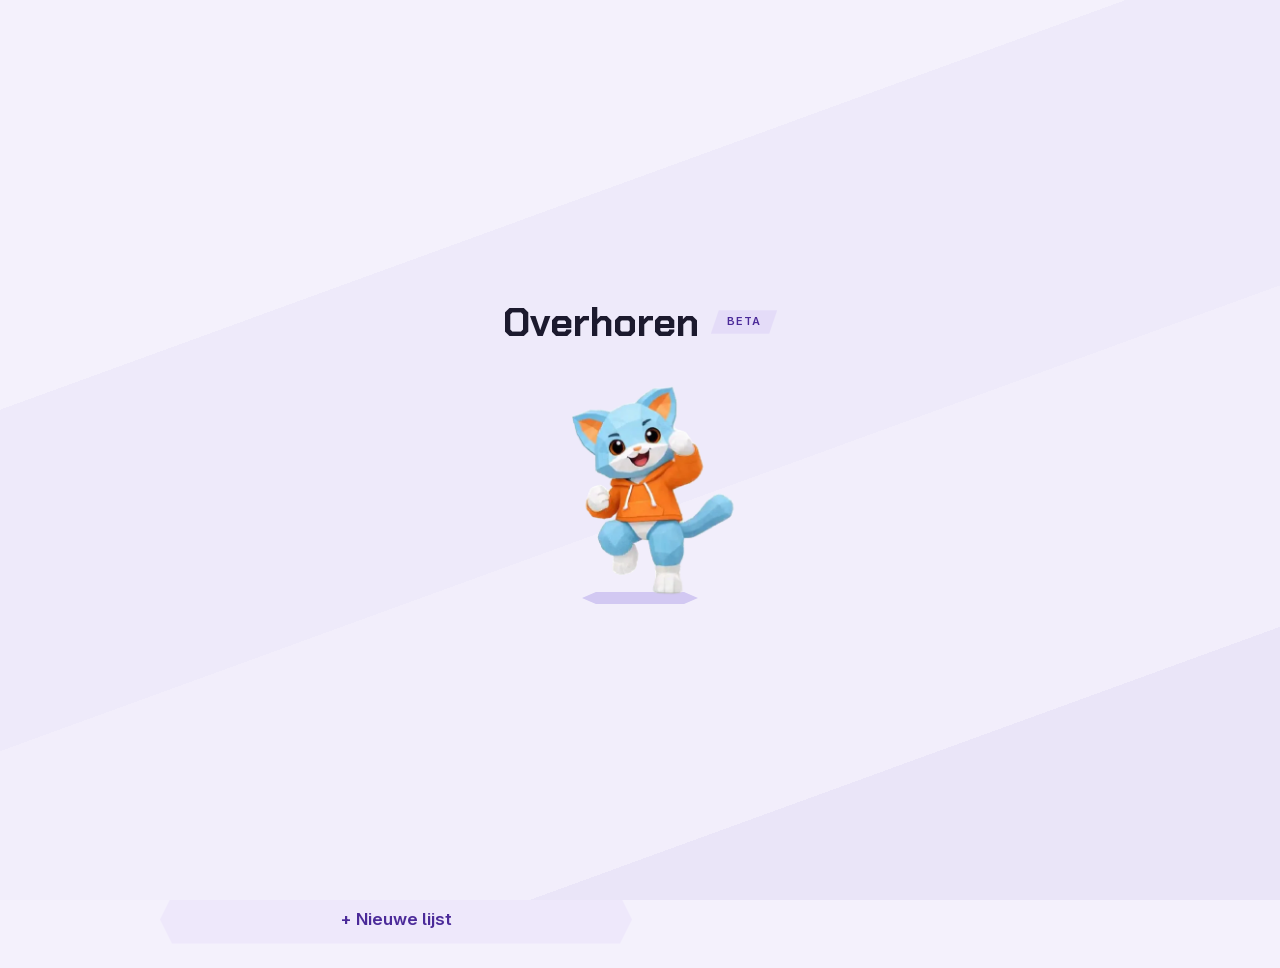
==== index.html @ f5f22a47 "fix: focus na een menu-item, tokens voor het menu, colofon met dspbrg.com Rapport en Over Overhoren " ====
<!DOCTYPE html>
<html lang="nl">
<head>
<meta charset="utf-8">
<meta name="viewport" content="width=device-width, initial-scale=1, viewport-fit=cover">
<title>Overhoren</title>
<link rel="icon" type="image/png" sizes="32x32" href="icons/favicon-32.png">
<link rel="manifest" href="manifest.json">
<link rel="apple-touch-icon" href="icons/apple-touch-icon.png">
<meta name="apple-mobile-web-app-capable" content="yes">
<meta name="apple-mobile-web-app-status-bar-style" content="black-translucent">
<meta name="apple-mobile-web-app-title" content="Overhoren">
<!-- deze twee kleuren gelijk houden met kl in zetThema hieronder -->
<meta name="theme-color" content="#F4F1FC" media="(prefers-color-scheme: light)">
<meta name="theme-color" content="#16142A" media="(prefers-color-scheme: dark)">
<script>
// Thema zo vroeg mogelijk zetten, voor de stylesheet: geen flits.
// "light" of "dark" zet data-theme; anders volgt de app het systeem.
// theme-color volgt mee. Faalt localStorage, dan blijft het Systeem.
window.zetThema = function (t) {
  var d = document.documentElement, kl = { light: "#F4F1FC", dark: "#16142A" };
  if (t !== "light" && t !== "dark") t = "";
  if (t) d.dataset.theme = t; else delete d.dataset.theme;
  var m = document.querySelectorAll('meta[name="theme-color"]');
  for (var i = 0; i < m.length; i++) {
    m[i].content = t ? kl[t] : (/dark/.test(m[i].media) ? kl.dark : kl.light);
  }
  return t;
};
try { zetThema(JSON.parse(localStorage.getItem("overhoor:thema"))); } catch (e) {}
</script>
<link rel="stylesheet" href="ds.css?v=20261112104108">
</head>
<body>
<div class="app">

<!-- LESSEN -->
<section id="scr-lessons" class="screen">
  <div class="app">
    <div class="start-kop">
      <!-- de menuknop en het menu komen in .kop-rij (zie zetMenu) -->
      <header class="brand"><div class="kop-rij" id="kop-rij"><h1 id="app-titel">Overhoren</h1></div><p class="tag">Woordjes leren met slimme herhaling</p></header>
      <!-- hier komt de uitleg bij Beta (zie zetBeta) -->
      <div class="learner-row">
        <span id="learner-view">Wie oefent: <b id="learner-label"></b> <button class="link" id="btn-learner">wissel</button></span>
        <span class="row" id="learner-form" hidden><label for="learner-name">Wie oefent?</label><input type="text" id="learner-name" placeholder="Naam" autocomplete="off" maxlength="20" aria-describedby="learner-hint"><button class="btn" id="btn-learner-save">Opslaan</button></span>
        <span class="hint" id="learner-hint" role="status" hidden>Typ eerst je naam.</span>
        <div class="naam-vraag" id="naam-vraag" hidden>
          <p>Ben jij <span id="naam-vraag-naam"></span>?</p>
          <div class="row"><button class="btn" id="btn-naam-ja">Ja</button><button class="btn" id="btn-naam-nee">Nee, ik ben iemand anders</button></div>
        </div>
        <!-- alleen bij een nieuw toestel; de klasnaam komt uit KLAS (zie zetKlasTeksten) -->
        <div class="naam-vraag" id="klas-vraag" hidden>
          <p id="klas-vraag-tekst"></p>
          <div class="row"><button class="btn" id="btn-klas-ja">Ja, geef me de klaslijsten</button><button class="btn" id="btn-klas-nee">Nee, ik maak eigen lijsten</button></div>
        </div>
        <button class="link ander-toestel" id="btn-ander-toestel" aria-expanded="false" aria-controls="code-plek"><span>Op een ander toestel verder</span></button>
        <div class="code-plek" id="code-plek" hidden></div>
        <span class="sync" id="sync-state"></span>
      </div>
    </div>
    <div class="lessons" id="lessons"></div>
    <div class="start-acties"><button class="btn add-list-btn" id="btn-import">+ Nieuwe lijst</button></div>
  </div>
</section>

<!-- LES -->
<section id="scr-home" class="screen" hidden>
  <div class="app">
    <div class="topbar"><button class="link" data-icon="back" id="btn-home-back">Alle lessen</button><span class="muted" id="home-learner"></span></div>
    <div id="resume" class="notice row-between" hidden>
      <span>Je was nog bezig met een ronde.</span>
      <span class="row"><button class="btn primary" id="btn-resume">Verder gaan</button><button class="link" id="btn-discard">Opnieuw beginnen</button></span>
    </div>
    <div class="card">
      <div><span class="eyebrow" id="list-subject"></span><h2 id="list-title"></h2><p class="muted" id="list-sub"></p></div>
      <div class="stats-row">
        <div class="stat"><b id="st-new">0</b><span>nieuw</span></div>
        <div class="stat"><b id="st-due">0</b><span>aan de beurt</span></div>
        <div class="stat"><b id="st-known">0</b><span>zit erin</span></div>
      </div>
      <div class="field">
        <span class="eyebrow">Hoe lang?</span>
        <div class="seg" id="size-seg">
          <button type="button" data-size="10">Kort · 10</button>
          <button type="button" data-size="15" class="on">Normaal · 15</button>
          <button type="button" data-size="all">Lang · alles</button>
        </div>
        <p class="hint" id="size-hint"></p>
      </div>
      <div class="field" id="grens-field" hidden>
        <span class="eyebrow">Hoeveel woorden leer je nu?</span>
        <input type="range" id="grens-range" min="5" step="1">
        <p class="hint" id="grens-hint"></p>
      </div>
      <div class="field">
        <span class="eyebrow">Wanneer is de overhoring?</span>
        <div class="seg" id="deadline-seg">
          <button type="button" data-d="0">Vandaag</button>
          <button type="button" data-d="1">Morgen</button>
          <button type="button" data-d="2">Overmorgen</button>
          <button type="button" data-d="x">Andere dag</button>
        </div>
        <input type="date" id="deadline-input" hidden>
        <p class="hint" id="deadline-hint"></p>
      </div>
      <div class="notice" id="break-notice" hidden>
        <div>
          <span id="break-text"></span>
          <button class="link" id="break-skip" hidden>Klopt niet, ik ga verder</button>
        </div>
      </div>
      <button class="btn primary big" data-icon="play" id="btn-start">Start overhoring</button>
      <div class="row"><button class="btn" data-icon="book" id="btn-study">Eerst lezen</button><button class="btn" data-icon="chart" id="btn-progress">Voortgang</button></div>
    </div>
    <p class="foot"><button class="link" id="btn-delete-list" hidden>Lijst verwijderen</button></p>
  </div>
</section>

<!-- EERST LEZEN -->
<section id="scr-study" class="screen" hidden>
  <div class="app">
    <div class="topbar"><button class="link" data-icon="back" id="btn-study-back">Terug</button><span class="muted" id="study-title"></span></div>
    <div class="card"><div class="tbl"><table><thead><tr id="study-head"></tr></thead><tbody id="study-body"></tbody></table></div></div>
    <button class="btn primary big" data-icon="play" id="btn-study-start">Start overhoring</button>
  </div>
</section>

<!-- OVERHOREN -->
<section id="scr-quiz" class="screen" hidden>
  <div class="app">
    <div class="topbar"><button class="link" data-icon="close" id="btn-quit">Stoppen</button><span id="q-count"></span><span class="streak" id="q-streak" hidden></span><span class="muted" id="q-timer">0:00</span></div>
    <div class="meter sm"><i id="q-bar" class="b"></i></div>
    <div class="notice" id="pause-hint" hidden>Al 15 minuten bezig. Even pauze is slimmer dan doorgaan: stop na dit woord, de rest komt straks vanzelf terug.</div>
    <div class="kat-kaart">
    <!-- de kat van de ronde op de rand van de kaart; UI.KatRand vult en vervangt dit element -->
    <div class="kat-rand" id="q-kat" hidden></div>
    <div class="card q-card">
      <span class="eyebrow" id="q-kind">Woord</span>
      <p class="prompt" id="q-prompt"></p>
      <div class="field" id="q-class-field"><span class="label">Woordsoort</span><div class="choices" id="q-classes"></div></div>
      <div class="field"><label class="label" for="q-input" id="q-input-label">Definitie</label><input type="text" id="q-input" autocomplete="off" autocapitalize="off" spellcheck="false" enterkeyhint="go"></div>
      <div class="hint" id="q-hint" role="alert" hidden></div>
      <button class="btn primary big" id="btn-check">Controleer</button>
      <button class="btn primary big" id="btn-next" hidden>Volgende</button>
      <button class="link" data-icon="clock" id="btn-later">Weet ik even niet, doe later</button>
      <div id="feedback" hidden>
        <p class="verdict" id="fb-verdict"></p>
        <p id="fb-official" hidden></p>
        <ul class="fb-list">
          <li><span class="mark" id="fb-word-mark"></span><div><div class="k" id="fb-word-k">Woord</div><div id="fb-word"></div><div class="yours" id="fb-word-yours"></div></div></li>
          <li id="fb-cls-row"><span class="mark" id="fb-cls-mark"></span><div><div class="k">Woordsoort</div><div id="fb-cls"></div></div></li>
          <li><span class="mark" id="fb-def-mark"></span><div><div class="k" id="fb-def-k">Definitie</div><div id="fb-def"></div><div class="yours" id="fb-def-alts"></div><div class="yours" id="fb-def-yours"></div></div></li>
        </ul>
        <div class="notice assess" id="fb-assess" hidden>
          <p><b>Twijfelgeval.</b> Komt jouw omschrijving hierop neer?</p>
          <div class="row"><button class="btn ok" id="btn-assess-yes">Ja, goed rekenen</button><button class="btn" id="btn-assess-no">Nee, fout</button></div>
          <span class="hint" id="assess-keys-hint">J = goed rekenen, N = fout</span>
        </div>
        <button class="link" data-icon="check" id="btn-override" hidden>Dit was ook goed</button>
      </div>
      <p class="hint" id="q-keys-hint"></p>
    </div>
    </div>
  </div>
</section>

<!-- SAMENVATTING -->
<section id="scr-summary" class="screen" hidden>
  <div class="app">
    <header class="brand"><h1 id="sum-title">Ronde klaar</h1></header>
    <div class="kat-kaart">
    <!-- de kat van de ronde zegt gedag; UI.KatRand -->
    <div class="kat-rand" id="sum-kat" hidden></div>
    <div class="card">
      <div class="summary-grid">
        <div class="stat"><b id="sum-first">0</b><span>in één keer goed</span></div>
        <div class="stat"><b id="sum-n">0</b><span>woorden</span></div>
        <div class="stat"><b id="sum-time">0:00</b><span>tijd</span></div>
      </div>
      <div id="sum-hard-wrap" hidden><span class="eyebrow">Nog lastig</span><p id="sum-hard"></p></div>
      <div><span class="eyebrow">Volgende ronde</span><p id="sum-next"></p></div>
      <div class="row"><button class="btn primary" id="btn-sum-home">Nog een ronde</button><button class="btn" id="btn-sum-lessons">Alle lessen</button></div>
    </div>
    </div>
  </div>
</section>

<!-- VOORTGANG -->
<section id="scr-progress" class="screen" hidden>
  <div class="app">
    <div class="topbar"><button class="link" data-icon="back" id="btn-progress-back">Terug</button><span class="muted" id="progress-title"></span></div>
    <div class="card">
      <div class="tbl"><table><thead><tr><th>Woord</th><th>Status</th><th>Fout</th></tr></thead><tbody id="progress-body"></tbody></table></div>
      <p class="hint">Status loopt op van nieuw naar zit erin. Een woord komt terug na 10 minuten, 1 dag, 3 dagen, 1 week, 2 weken en 1 maand. Fout = weer van voren af aan.</p>
      <button class="btn danger" id="btn-reset">Voortgang van deze lijst wissen</button>
    </div>
  </div>
</section>

<!-- RAPPORT -->
<section id="scr-report" class="screen" hidden>
  <div class="app">
    <div class="topbar"><button class="link" data-icon="back" id="btn-report-back">Terug</button><button class="link" id="btn-report-copy">Kopieer als tekst</button></div>
    <header class="brand"><h1>Rapport</h1><p class="tag" id="report-date"></p></header>
    <div id="report-body" class="app"></div>
  </div>
</section>

<!-- OVER OVERHOREN -->
<section id="scr-info" class="screen" hidden>
  <div class="app">
    <div class="topbar"><button class="link" data-icon="back" id="btn-info-back">Terug</button></div>
    <header class="brand"><h1>Over Overhoren</h1><p class="tag">Waarom het werkt, en wie het maakte.</p></header>
    <div class="card info">
      <h2>De wetenschap</h2>
      <p>De app is gebouwd op wat onderzoek naar leren en geheugen laat zien. Per punt: wat het onderzoek zegt, en wat de app daarmee doet.</p>
      <h3>1. Ophalen werkt beter dan herlezen</h3>
      <ul>
        <li>Iets uit je geheugen ophalen versterkt de herinnering veel meer dan het nog een keer lezen. Dit heet het testing effect.</li>
        <li>In de app: overhoren is de kern. "Eerst lezen" is alleen een kennismaking.</li>
      </ul>
      <p class="ref">Roediger en Karpicke (2006), Test-enhanced learning, Psychological Science.</p>
      <h3>2. Spreiden over dagen</h3>
      <ul>
        <li>Dezelfde leertijd verspreid over meerdere dagen levert veel meer op dan alles in één keer. Dit heet het spacing effect en is een van de best onderbouwde bevindingen in de leerpsychologie.</li>
        <li>In de app: een woord dat goed gaat komt terug na 10 minuten, dan 1 dag, 3 dagen, 1 week, 2 weken en 1 maand (het Leitner-systeem met oplopende intervallen, ook de basis van apps als Anki). Fout? Dan begint het opnieuw.</li>
      </ul>
      <p class="ref">Cepeda, Pashler, Vul, Wixted en Rohrer (2006), Distributed practice in verbal recall tasks, Psychological Bulletin (meta-analyse van 254 studies).</p>
      <h3>3. Na een fout: opnieuw, maar niet meteen</h3>
      <ul>
        <li>Woorden blijven overhoren tot ze goed zijn, en ze daarna nog laten terugkomen, geeft de beste lange-termijnresultaten. Meteen opnieuw vragen voelt goed maar leert weinig, omdat het antwoord nog in het werkgeheugen zit.</li>
        <li>In de app: een fout woord komt in dezelfde ronde terug, na minstens drie andere woorden. Woorden die vaker fout gaan krijgen voorrang in latere rondes.</li>
      </ul>
      <p class="ref">Karpicke en Roediger (2008), The critical importance of retrieval for learning, Science. Bjork (1994) over "desirable difficulties".</p>
      <h3>4. Herkennen en produceren zijn twee dingen</h3>
      <ul>
        <li>Een woord herkennen (vreemde taal naar Nederlands) en een woord zelf produceren (Nederlands naar vreemde taal) leer je deels apart. Produceren is moeilijker.</li>
        <li>In de app: bij lessen die twee kanten op gaan krijg je het woord eerst te zien, daarna wisselen de richtingen, met nadruk op de kant die fout gaat. Bij lessen die één kant op gaan (zoals Frans naar Nederlands) wordt alleen die kant gevraagd.</li>
      </ul>
      <p class="ref">Nation (2001), Learning Vocabulary in Another Language, Cambridge University Press.</p>
      <h3>5. Directe feedback</h3>
      <ul>
        <li>Bij feitenkennis werkt het juiste antwoord meteen na je poging beter dan uitgestelde feedback.</li>
        <li>In de app: na elk antwoord zie je direct wat goed was en wat jij typte.</li>
      </ul>
      <h3>6. Omvang en duur</h3>
      <ul>
        <li>Hier is het onderzoek minder hard dan bij de punten hierboven. Uit het spacing-onderzoek volgt dat meerdere korte sessies beter zijn dan één lange. Vocabulaire-onderzoek adviseert kleine sets per keer die vaak terugkomen. Voor een twaalfjarige is 10 tot 15 minuten geconcentreerd oefenen een realistische grens.</li>
        <li>In de app: standaard 15 woorden per ronde, maximaal 10 nieuwe, en een pauzehint na 15 minuten. Dit zijn onderbouwde keuzes, geen exacte getallen uit één studie.</li>
      </ul>
      <h3>Nakijken</h3>
      <ul>
        <li>Engelse definities hoeven niet letterlijk: als de kernwoorden erin zitten is het goed. Een vertaling moet kloppen, maar lidwoorden en kleine typo's tellen niet. Bij twijfel beslis je zelf.</li>
        <li>Een Engels woord (bij definitie naar woord) moet goed gespeld zijn, zoals op de toets. Eén letter fout heet "bijna" en telt als fout.</li>
      </ul>
    </div>
    <div class="card info">
      <h2>Klaslijsten</h2>
      <div class="theme-row" role="group" aria-labelledby="klas-label">
        <span class="eyebrow" id="klas-label"></span>
        <div class="seg" id="klas-seg">
          <button type="button" data-klas="ja" aria-pressed="true" class="on">Ja</button>
          <button type="button" data-klas="nee" aria-pressed="false">Nee</button>
        </div>
      </div>
    </div>
    <!-- de namen van de katten gelijk houden met KATTEN in celebrate.js -->
    <div class="card info" id="colofon">
      <h2>Colofon</h2>
      <p>Gemaakt door <a class="link" href="https://dspbrg.com" rel="noopener"><span>dspbrg.com</span></a></p>
      <h3>Letters</h3>
      <p>Chakra Petch voor de titels en Inter voor de rest, allebei onder de SIL Open Font License.</p>
      <h3>Katten</h3>
      <p>Strepen, Tuxedo, Lapjes, Sokjes, Stippen en Rode streep. In elke ronde kijkt er een mee. De katten zijn met AI gemaakt.</p>
    </div>
  </div>
</section>

<!-- LIJST TOEVOEGEN -->
<section id="scr-import" class="screen" hidden>
  <div class="app">
    <div class="topbar"><button class="link" data-icon="back" id="btn-import-back">Terug</button></div>
    <h2>Nieuwe lijst</h2>
    <div class="import-choices" id="import-choices">
      <button class="card import-choice" id="btn-photo-start">
        <span class="import-choice-icon">&#128247;</span>
        <b>Fotografeer</b>
        <span class="hint">Maak een foto van je boek</span>
      </button>
      <button class="card import-choice" id="btn-type-start">
        <span class="import-choice-icon">&#9997;</span>
        <b>Typ zelf</b>
        <span class="hint">Voer woorden handmatig in</span>
      </button>
    </div>
    <div class="card" id="import-form" hidden>
      <div class="topbar"><button class="link" data-icon="back" id="btn-import-form-back">Andere methode</button></div>
      <div class="field"><span class="label">Soort les</span>
        <div class="radio">
          <label><input type="radio" name="imp-mode" value="translate" checked><span><b>Vertaling, één kant op</b><br><span class="hint">Bijvoorbeeld Frans naar Nederlands. Per regel: vreemd woord | Nederlands. Meerdere goede vertalingen scheiden met /</span></span></label>
          <label><input type="radio" name="imp-mode" value="three"><span><b>Drie delen, twee kanten op</b><br><span class="hint">Zoals de Engelse lijsten: woord | woordsoort | definitie.</span></span></label>
        </div>
      </div>
      <div class="two"><div class="field"><label class="label" for="imp-subject">Vak</label><input type="text" id="imp-subject" placeholder="Frans" maxlength="200"></div><div class="field"><label class="label" for="imp-title">Naam</label><input type="text" id="imp-title" placeholder="Unité 2" maxlength="200"></div></div>
      <div class="two" id="imp-langs"><div class="field"><label class="label" for="imp-from">Van</label><input type="text" id="imp-from" placeholder="Frans" maxlength="200"></div><div class="field"><label class="label" for="imp-to">Naar</label><input type="text" id="imp-to" placeholder="Nederlands" maxlength="200"></div></div>
      <div class="field"><label class="label" for="imp-text">Woorden</label>
        <textarea id="imp-text" placeholder="Eén woord per regel:&#10;le chien | de hond&#10;fais | doe / maak&#10;&#10;Een regel met alleen een letter (A, B, C) begint een nieuw deel."></textarea>
        <p class="hint">Gescheiden door | of een tab. Nummers vooraan worden genegeerd.</p>
      </div>
      <p class="hint" id="imp-msg" hidden></p>
      <button class="btn primary big" id="btn-import-save">Opslaan</button>
    </div>
  </div>
</section>

<!-- FOTO IMPORT -->
<section id="scr-photo" class="screen" hidden>
  <div class="app">
    <div class="topbar"><button class="link" data-icon="back" id="btn-photo-back">Terug</button><span class="muted" id="photo-step"></span></div>

    <div class="card" id="photo-capture">
      <h2>Fotografeer een bladzijde</h2>
      <p class="hint">Zorg dat de tekst scherp en goed leesbaar is.</p>
      <label class="btn primary big photo-label" id="photo-label">
        <input type="file" accept="image/*" capture="environment" id="photo-input">
        Maak een foto
      </label>
      <img id="photo-preview" class="photo-preview" hidden alt="">
      <div id="photo-actions" hidden>
        <p class="label">Wat voor overhoring is dit?</p>
        <div class="photo-type-grid">
          <button class="btn photo-type-btn" data-type="wd">Woordjes<span class="hint">[taal] → Nederlands</span></button>
          <button class="btn photo-type-btn" data-type="dw">Woordjes<span class="hint">Nederlands → [taal]</span></button>
          <button class="btn photo-type-btn" data-type="zinnen">Zinnen<span class="hint">Grammatica / invullen</span></button>
          <button class="btn photo-type-btn" data-type="anders">Iets anders<span class="hint">AI bepaalt het type</span></button>
        </div>
        <div id="photo-lang-pick" class="photo-lang-pick" hidden>
          <label class="label" for="photo-lang">Welke taal?</label>
          <div class="row">
            <input type="text" id="photo-lang" placeholder="bijv. Frans" value="Frans">
            <button class="btn primary" id="btn-photo-go-lang">Ga door</button>
          </div>
        </div>
        <button class="link" id="btn-photo-retry">Andere foto</button>
      </div>
    </div>

    <div class="card" id="photo-loading" hidden>
      <div class="photo-wait">
        <div class="spinner"></div>
        <p id="photo-loading-text">Even kijken wat er op staat...</p>
      </div>
    </div>

    <div class="card" id="photo-review" hidden>
      <h2>Controleer de lijst</h2>
      <p class="hint">Klopt alles? Pas aan of verwijder wat niet klopt.</p>
      <div class="two"><div class="field"><label class="label" for="photo-subject">Vak</label><input type="text" id="photo-subject" maxlength="200"></div><div class="field"><label class="label" for="photo-title">Naam</label><input type="text" id="photo-title" maxlength="200"></div></div>
      <div class="two" id="photo-langs" hidden><div class="field"><label class="label" for="photo-from">Van</label><input type="text" id="photo-from" maxlength="200"></div><div class="field"><label class="label" for="photo-to">Naar</label><input type="text" id="photo-to" maxlength="200"></div></div>
      <div class="photo-items" id="photo-items"></div>
      <p class="hint" id="photo-count"></p>
      <div class="row"><button class="btn primary big" id="btn-photo-save">Opslaan</button></div>
    </div>

    <div class="card" id="photo-done" hidden>
      <div class="empty"><span class="glyph">&#10003;</span><p><b>Lijst opgeslagen.</b></p><p class="muted" id="photo-done-text"></p></div>
      <button class="btn primary big" id="btn-photo-go">Naar de lijst</button>
    </div>

    <p class="hint" id="photo-error" hidden></p>
    <button class="btn" id="btn-photo-typ" hidden>Typ zelf</button>
  </div>
</section>

</div>

<script src="ui.js?v=20261112104108"></script>
<script src="celebrate.js?v=20261112104108"></script>
<script src="lists.js?v=20261112104108"></script>
<script src="engine.js?v=20261112104108"></script>
<script>
(function(){
"use strict";
const E = window.Engine;
const $ = id => document.getElementById(id);
const MIN = 60000, DAY = 86400000;
const WORKER_URL = "https://overhoren-api.y8n876dtrq.workers.dev";
// Het oude gedeelde wachtwoord. Een toestel dat het nog heeft, stapt een
// keer over op een code per persoon (migreer) en gooit het daarna weg.
let APP_SECRET = load("overhoor:app-secret", "");

// Oude deellink: #sync=wachtwoord. Blijft werken, zodat een nieuw toestel na
// het typen van de naam via de overstap de bestaande code krijgt.
function checkSyncHash(){
  var h = location.hash.match(/^#sync=(.+)$/);
  if(h){ save("overhoor:app-secret", decodeURIComponent(h[1])); history.replaceState(null,"",location.pathname); location.reload(); }
}
checkSyncHash();
window.addEventListener("hashchange", checkSyncHash);

const GAP = 3;              // minimaal aantal andere woorden tussen twee keer hetzelfde woord
const PAUSE_AFTER = 15*MIN;   // zachte hint tijdens een ronde
// Aandacht zakt na ongeveer 25 minuten. Een blok van die lengte vraagt een
// micropauze van een minuut of vijf; pas na een uur totaal is een langere
// herstelpauze nodig. De pauze blijft dus kort: bij een toets morgen is
// doorleren vandaag juist zinvol, de beperking is aandacht en niet spreiding.
const BLOK_MAX = 25*MIN, PAUZE_KORT = 5*MIN, PAUZE_LANG = 15*MIN, DAG_LANG_NA = 60*MIN;
// Vlak voor een toets weegt doorleren zwaarder dan een lange pauze. Het blok
// blijft even lang (aandacht zakt nu eenmaal na een minuut of 25), maar de
// pauze wordt korter en er mag meer op een dag.
function pauzeDuur(){
  const n = komende(dagenTot(deadlineVan(list)));
  const t = tijdVandaag();
  const lang = t.dag >= dagBudget();
  if(n === null || n > 2) return lang ? PAUZE_LANG : PAUZE_KORT;
  if(n <= 0) return lang ? 5*MIN : 2*MIN;      // toetsdag
  return lang ? 8*MIN : 3*MIN;                 // morgen of overmorgen
}
function dagBudget(){
  const n = komende(dagenTot(deadlineVan(list)));
  if(n === null || n > 2) return DAG_LANG_NA;  // 60 min
  return n <= 0 ? 120*MIN : 90*MIN;
}
// De toetsdatum komt uit lists.js, maar is per apparaat aan te passen zonder
// deploy. Einde van de schooldag als moment: 15:00 op de toetsdag.
// Tot welk woord ze nu leert. Een lange lijst in een keer is geen leerstof
// maar een muur, dus schuift ze de grens zelf op. Alles ervoor blijft
// meedoen, zodat het herhaalschema gewoon zijn werk doet.
const GKEY = id => "overhoor:grens:"+slug(learner)+":"+id;
function grensVan(l){
  if(!l || l.mix) return null;                    // door elkaar is altijd alles
  // uit opslag: alleen een heel getal telt, anders wijst items[n-1] nergens naar
  const n = Math.floor(Number(load(GKEY(l.id), null)));
  if(!Number.isFinite(n) || n < 1 || n >= l.items.length) return null;
  return Math.max(1, Math.min(l.items.length, n));
}
function allowedVoor(l){
  const n = grensVan(l);
  if(!n) return null;
  return l.items.map((_, i) => i).slice(0, n);
}
function allowedIndices(){ return allowedVoor(list); }
const DKEY = id => "overhoor:deadline:"+id;
function deadlineVan(l){
  if(l && l.mix) return mixDeadline(l);
  const eigen = load(DKEY(l.id), null);
  const d = eigen || l.deadline;
  if(!d) return 0;
  const t = new Date(d+"T15:00:00");
  return isNaN(t) ? 0 : t.getTime();
}
function dagenTot(ts){
  if(!ts) return null;
  const nu = new Date(); nu.setHours(0,0,0,0);
  const d = new Date(ts); d.setHours(0,0,0,0);
  return Math.round((d-nu)/(24*60*60*1000));
}
// Een toets die geweest is telt niet meer mee voor de pauzes en het
// dagbudget: die stonden anders op "toetsdag" en gaven dus de kortste pauzes.
function komende(n){ return (n === null || n < 0) ? null : n; }
function deadlineLabel(n){
  if(n===null) return "";
  if(n < 0) return "toets geweest";
  if(n === 0) return "toets vandaag";
  if(n === 1) return "toets morgen";
  return "toets over "+n+" dagen";
}
const TKEY = () => "overhoor:tijd:"+slug(learner)+":"+new Date().toISOString().slice(0,10);
// Bovengrens voor wat op een dag geoefend kan zijn. Daarboven is het geen
// oefentijd maar een tab die is blijven openstaan.
const DAG_ONMOGELIJK = 4*60*MIN;
function tijdVandaag(){
  const t = load(TKEY(), {blok:0, dag:0, pauzeTot:0});
  // Zelfherstel voor voortgang die met kloktijd is geboekt: die stond op uren
  // en liet de pauze onterecht aanslaan. Onmogelijke waarden gooien we weg in
  // plaats van ze af te knippen, want ze zeggen niets over echte oefentijd.
  let kapot = false;
  if(!(t.blok >= 0) || t.blok > BLOK_MAX){ t.blok = 0; kapot = true; }
  if(!(t.dag  >= 0) || t.dag  > DAG_ONMOGELIJK){ t.dag = 0; kapot = true; }
  if(t.pauzeTot && t.pauzeTot - Date.now() > PAUZE_LANG){ t.pauzeTot = 0; kapot = true; }
  if(kapot) save(TKEY(), t);   // eenmalig herstellen, niet elke keer opnieuw
  return t;
}
function bewaarTijd(t){ save(TKEY(), t); }
// Een afgeronde ronde telt mee voor het blok en voor de dag.
function boekTijd(ms){
  const t = tijdVandaag();
  t.blok += ms; t.dag += ms;
  if(t.blok >= BLOK_MAX){ t.pauzeTot = Date.now() + pauzeDuur(); t.blok = 0; }
  bewaarTijd(t);
}
function pauzeRest(){ const t = tijdVandaag(); return Math.max(0, (t.pauzeTot||0) - Date.now()); }

// ---------- opslag ----------
function load(key, fallback){ try{ const v = localStorage.getItem(key); return v ? JSON.parse(v) : fallback; }catch(e){ return fallback; } }
function save(key, val){ try{ if(val==null) localStorage.removeItem(key); else localStorage.setItem(key, JSON.stringify(val)); }catch(e){} }
const LKEY = "overhoor:lists", CKEY = "overhoor:current", LEARNER_KEY = "overhoor:learner", LEARNERS_KEY = "overhoor:learners";
const slug = s => String(s||"").toLowerCase().normalize("NFD").replace(/[\u0300-\u036f]/g,"").replace(/[^a-z0-9]+/g,"-").replace(/^-|-$/g,"");
// s: slug van een andere oefenaar dan de huidige (optioneel)
const PKEY = (id, s) => "overhoor:progress:"+(s || slug(learner))+":"+id, SKEY = id => "overhoor:session:"+slug(learner)+":"+id;
const AKEY = id => "overhoor:alts:"+slug(learner)+":"+id;
// Antwoorden die Pia zelf goed heeft laten rekenen. De app onthoudt ze,
// zodat dezelfde vertaling de volgende keer meteen goed is.
let learnedAlts = {};
function loadAlts(){ learnedAlts = load(AKEY(list.id), {}); }
function altsFor(i){ return learnedAlts[i] || []; }
function addAlt(i, text){
  const t = String(text||"").trim(); if(!t) return;
  const have = altsFor(i);
  if(have.some(x=>E.norm(x)===E.norm(t))) return;
  learnedAlts[i] = have.concat([t]);
  save(AKEY(list.id), learnedAlts);
}
// Het item verrijkt met wat ze eerder heeft goedgekeurd, zodat de engine
// het gewoon als geldig antwoord ziet in plaats van als uitzondering.
function withAlts(item, i){
  const extra = altsFor(i); if(!extra.length) return item;
  return isTranslate()
    ? Object.assign({}, item, { def: item.def + " / " + extra.join(" / ") })
    : Object.assign({}, item, { accept: (item.accept||[]).concat(extra) });
}
// Geen standaardnaam: zonder opgeslagen oefenaar is learner leeg en vraagt
// de app eerst een naam. Dan geen ronde, geen sync en niets onder een naam.
// Een naam zonder gewone letters of cijfers (??? of Мария) heeft een lege
// slug en telt als geen naam. Letters met accenten (Pía, Zoë) gaan wel mee.
let learner = (v => typeof v === "string" && slug(v) ? v.trim() : "")(load(LEARNER_KEY, ""));
const heeftNaam = () => !!slug(learner);
const NAAM_MAX = 20;   // ook maxlength op #learner-name
// Tot deze versie sloeg de app op elk toestel de standaard "Pia" op. Op een
// toestel met "Pia" en zonder deze vlag vragen we een keer of dat klopt.
// Tot die tijd geen sync; oefenen mag wel.
const BEVESTIGD_KEY = "overhoor:naam-bevestigd", OUDE_STANDAARD = "Pia";
const moetBevestigen = () => learner === OUDE_STANDAARD && load(BEVESTIGD_KEY, false) !== true;

// ---------- klaslijsten ----------
// De lijsten uit lists.js zijn van een klas. Wie daar niet in zit, ziet
// alleen eigen lijsten. KLAS_KEY: true (ja), false (nee) of "vraag" (nog
// niet gekozen). Alleen op dit toestel, gaat niet mee in de sync.
const KLAS = "Mendel 1EHA2", KLAS_KEY = "overhoor:klas";
// Een toestel waar al iemand mee oefende, telt als ja: een naam, eigen
// lijsten, voortgang of iets anders dat bij een oefenaar hoort. Thema,
// welkom, laatste lijst en sync-geheim niet: die staan er ook bij een
// nieuw toestel dat alleen geopend is.
function bestaandeGebruiker(){
  const sporen = /^overhoor:(learner|learners|naam-bevestigd|progress:|session:|cats:|alts:|grens:|deadline:|tijd:)/;
  try{
    for(let i=0; i<localStorage.length; i++){
      const k = localStorage.key(i);
      if(!k || !sporen.test(k)) continue;
      const v = load(k, null);
      if(v === null || (Array.isArray(v) && !v.length)) continue;
      return true;
    }
    const eigen = load(LKEY, []);
    return Array.isArray(eigen) && eigen.length > 0;
  }catch(e){ return true; }   // zonder opslag niets vragen: dan zoals altijd
}
// Een keer bepalen, en meteen bewaren. Zo telt iemand die alleen een naam
// typte en de vraag liet staan, na herladen niet ineens als bestaand.
function klasStart(){
  const k = load(KLAS_KEY, null);
  if(k === true || k === false || k === "vraag") return;
  save(KLAS_KEY, bestaandeGebruiker() ? true : "vraag");
}
const klasLijstenTonen = () => load(KLAS_KEY, true) !== false;
const klasOnbeslist = () => load(KLAS_KEY, null) === "vraag";
function zetKlasTeksten(){
  $("klas-vraag-tekst").textContent = "Zit je in " + KLAS + "?";
  $("klas-label").textContent = "Klaslijsten van " + KLAS + " tonen";
}
// ja: klaslijsten tonen. Bewaren, en het startscherm opnieuw opbouwen.
function kiesKlas(ja){
  save(KLAS_KEY, !!ja);
  lists = allLists();
  selectList(list ? list.id : load(CKEY, null));
  renderLessons();
}
function markKlas(){
  const ja = klasLijstenTonen();
  $("klas-seg").querySelectorAll("button").forEach(b=>{ const on = (b.dataset.klas === "ja") === ja; b.classList.toggle("on", on); b.setAttribute("aria-pressed", on); });
}

// ---------- state ----------
let lists = [], list = null, progress = null, session = null, sizeChoice = 15, timer = null;
const ui = { pick:null, checked:false, verdictDef:null, clsOk:false, firstBlank:false, pauseShown:false };

// eigen lijsten uit opslag alleen in de goede vorm (zie schoneLijst)
function allLists(){ return (window.WORDLISTS||[]).concat(schoneLijsten(load(LKEY, []))); }
// Wat op het startscherm staat. lists blijft alles: voortgang, sync en het
// rapport houden zo ook de verborgen klaslijsten.
function zichtbareLijsten(){
  if(klasLijstenTonen()) return lists;
  const klas = window.WORDLISTS || [];
  return lists.filter(l => !klas.includes(l));
}

// --- gemengde lijst per vak -------------------------------------------
// Per vak een extra "lijst" met alle woorden van dat vak door elkaar. Dat is
// alleen bedoeld om te herhalen: de losse lijsten blijven bestaan, zodat een
// nieuwe lijst leren niet meteen vermengd raakt met oude stof.
//
// Belangrijk: de voortgang blijft van de oorspronkelijke lijsten. De toestand
// van elk woord wordt per referentie gedeeld, dus een goed antwoord hier telt
// gewoon mee in de eigen lijst. Anders zou ze alles twee keer moeten leren.
const MIX = "mix:";
let bronProgress = null;     // alleen gevuld bij een gemengde lijst

function mixLijsten(){
  const perVak = {};
  for(const l of zichtbareLijsten()){
    if(String(l.id).startsWith(MIX)) continue;
    // alleen mengen wat dezelfde vorm heeft, anders klopt de vraagstelling niet.
    // Grammatica (vertaalvorm) naast woordenlijsten blijft dus apart.
    const groep = (l.subject || "Overig") + "\u0000" + (l.mode || "def");
    (perVak[groep] = perVak[groep] || []).push(l);
  }
  const uit = [];
  for(const groep in perVak){
    const ls = perVak[groep], vak = ls[0].subject || "Overig";
    uit.push({
      id: MIX + slug(vak) + (ls[0].mode ? "-" + slug(ls[0].mode) : ""), title: "Alles door elkaar", subject: vak, mix: true,
      subtitle: ls.length === 1 ? "alles herhalen" : ls.length + " lijsten samen",
      bronnen: ls.map(l=>l.id),
      mode: ls[0].mode, from: ls[0].from, to: ls[0].to,
      classes: Array.from(new Set(ls.flatMap(l => l.classes || l.items.map(i=>i.cls)).filter(Boolean))),
      // alleen wat binnen de grens van elke lijst valt: herhalen gaat over wat
      // ze al onder handen heeft, niet over woorden die ze nog nooit zag
      items: ls.flatMap(l => {
        const g = grensVan(l) || l.items.length;
        return l.items.slice(0, g).map((it, idx) => Object.assign({}, it, { bron: { lid: l.id, idx } }));
      })
    });
  }
  return uit;
}
// de eerstvolgende toets van de onderliggende lijsten telt voor de mix
function mixDeadline(l){
  let beste = 0;
  for(const lid of l.bronnen){
    const bron = lists.find(x=>x.id===lid); if(!bron) continue;
    const t = deadlineVan(bron);
    if(t > Date.now() && (!beste || t < beste)) beste = t;
  }
  return beste;
}
// Zonder zichtbare lijst (geen klaslijsten en geen eigen) is list null.
function selectList(id){
  const keus = zichtbareLijsten().concat(mixLijsten());
  list = keus.find(l=>l.id===id) || keus[0] || null;
  bronProgress = null;
  if(!list){ progress = null; learnedAlts = {}; return; }
  if(list.mix){
    // voortgang per referentie ophalen uit de bronlijsten
    bronProgress = {};
    for(const lid of list.bronnen){
      bronProgress[lid] = laadVoortgang(lid) || legeVoortgang();
    }
    const eigen = laadVoortgang(list.id) || legeVoortgang();
    progress = { items: {}, sessions: eigen.sessions };
    list.items.forEach((it, k) => { progress.items[k] = E.getState(bronProgress[it.bron.lid], it.bron.idx); });
    loadAlts();
    save(CKEY, list.id);
    return;
  }
  // eenmalige migratie van voortgang zonder oefenaar (eerste versie van de app)
  const legacy = load("overhoor:progress:"+list.id, null);
  if(heeftNaam() && legacy && !load(PKEY(list.id), null)){ save(PKEY(list.id), legacy); save("overhoor:progress:"+list.id, null); }
  progress = laadVoortgang(list.id) || legeVoortgang();
  loadAlts();
  save(CKEY, list.id);
}
function saveProgress(){
  progress.updated = Date.now();
  if(bronProgress){
    // de woordtoestanden zitten in de bronlijsten; hier alleen de rondes bewaren
    for(const lid in bronProgress){ bronProgress[lid].updated = Date.now(); save(PKEY(lid), bronProgress[lid]); }
    save(PKEY(list.id), { items: {}, sessions: progress.sessions, updated: progress.updated });
    pushProgress();
    return;
  }
  save(PKEY(list.id), progress); pushProgress();
}
function setLearner(name){
  const naam = String(name||"").trim();
  if(!slug(naam)) return;   // een naam zonder letters of cijfers slaan we niet op
  learner = naam;
  save(LEARNER_KEY, learner);
  const names = load(LEARNERS_KEY, []); if(!names.includes(learner)){ names.push(learner); save(LEARNERS_KEY, names); }
}

// ---------- code per persoon ----------
// Sync gaat met een eigen code per persoon, zoals panda-mango-wolk-47: drie
// woorden uit deze lijst en twee cijfers. De app maakt hem zelf, pas als
// iemand op "Op een ander toestel verder" tikt. Zonder code geen sync.
// De code is een geheim: hij staat alleen in het codepaneel in beeld en
// gaat nooit naar de console.
// Dezelfde lijst staat in worker/src/code.js. Pas ze samen aan; een
// pariteitstest (tests/code.test.mjs) vergelijkt ze.
const CODE_WOORDEN = (
  "aap aarde adder adem agent akker alarm alpen amber angel anker appel april arend ark arm aster " +
  "atlas augurk auto avond baai baal baan baard bad badge badjas bagel bak baken bakker bal balk " +
  "balkon ballon balsem bamboe banaan band banjo bank bar baret baron basalt basis bazaar bed beek " +
  "beeld beer beest beet beige beitel beker bel bende berg berk berm bes beuk beurs bever bezem " +
  "bezoek bidon bies biet binnen bizon blaas blad blauw blauwe blazer bliep blik bloem bloes blok " +
  "blos bobbel bodem boei boek boeket boer bok bokaal boks bolder boleet bon bonbon bonk bonte boog " +
  "boom boon boor boot bord bos bosbes bosje bot boter bout bouw boven braaf braam brem brief bries " +
  "bril broed broek broer brok bron brons brood brouw brug bruid bruin brul bubbel buffel buffet " +
  "bui buidel buis bult bus buur buurt dadel dag dahlia dak dal dam damp dans das dauw deeg deken " +
  "delta dennen derde deuk deur diep dier dimmer dingo dino diva dobber dok dokter dol domino " +
  "donder dons donut dooi doorn doos dop dorp dorst dot draad draai draak draf dragon drank drie " +
  "droom drop druif drup dubbel duet duif duik duim duin dukaat duo dweil dwerg eend eer egel eik " +
  "eiland eind ekster eland elf elfje emmer emoe engel enkel erwt ezel fabel fagot fakkel fazant " +
  "fee feest feniks fiets film fjord flap fles flits floep flora fluit foef folder fondue fonkel " +
  "fooi forel fort foto frank frase fregat fret fris fruit fuut gaai gaas galop gamba gang gans " +
  "garen gast gat gazon gebak geest geit gel geld gelei geluk gember geraas gerst gesp getal geur " +
  "gewei gids gier gilde gips giraf gitaar glans glas glimp globe gloed gloei gnoe golf gondel gong " +
  "gort goud gouden graaf graan grap gras gravel greep griep gril grind groen groep groet grond " +
  "grot guit gulden gum haag haai haak haan haar haard haas hagel hak hal halm halte hamer hand " +
  "haring harnas harp hart haven haver havik hazel heelal heer heg heide hek held helm hemd hemel " +
  "hen hengel herder herfst hert heuvel hiel hinde hoed hoef hoek hoepel hoera hoes hok hol hommel " +
  "homp hond honing honk hoofd hooi hoop hoorn hop horde horen hotel hout huis hulp hulst humor " +
  "humus hut ibis idee iglo imker impala inkt iris ivoor jaar jade jager jaguar jam jas jazz jeep " +
  "jet jeugd jodel jojo joker jolig jong juf juli jumbo juni junior jurk juweel kaai kaak kaap " +
  "kaars kaart kaas kabaal kabel kade kaft kajak kalf kalk kam kameel kamer kamp kan kanaal kaneel " +
  "kano kant kap kapel kapok kapper kar karaf karate karper karton kas kassa kast kat katoen kauw " +
  "keel kei keizer kelder kennel kermis kers kerst ketel kever kiekje kievit kiezel kikker kimono " +
  "kind kiosk kip klant klap klaver klei klepel kleur klimop klok klomp kluis knaap knal knie knol " +
  "knoop knop koala koe koek koekje koepel koets koffer kok kolder kom komeet komma kompas koning " +
  "kooi kool koor koord kop koper kopje koraal korf korrel korset korst kotter kous kraag kraai " +
  "kraan krab kralen krant krat kreeft kreek krekel krent kring kroon kruid kruik kruk krul kubus " +
  "kudde kuiken kuil kuip kunst kurk kust kwal kwart kwast kwiek laag laan laars ladder lading lak " +
  "laken lam lama lamp land lap lasso lat later lava leder leem leeuw lelie lente lepel leraar les " +
  "letter lezer libel lied liefde lier limoen linde links linnen lint linze lippen liter lobbes " +
  "loep lof lok loods loop loper lotus luik luis lus luwte maan maand maart maat mais mama mand " +
  "manege mangel mango mantel markt marmer marmot mars marter masker mast mat matras meer mees " +
  "meeuw melk meloen mentor menu merel merk mes metaal meter middag mier minuut mist modder moeras " +
  "mok mokka mol molen mond moot morgen mos mossel mot motor mousse mug muis munt mus museum muts " +
  "muur muziek naald naam nagel nar narwal natuur neef nerts nest net neus nevel nimf noord noot " +
  "nougat nul oase ober oehoe oever ogen okapi oktaaf olie oma omelet oog oogst oor oost opa opaal " +
  "opera oranje orgel orka orkest otter ouder ovaal oven paal paard paars pad pagina pak pakje " +
  "pakket paleis palet paling pallet palm pampa pan panda panter pap papa papier parel parfum park " +
  "parka parket pas pasen pasta pastei pastel patat patio pauw pauze pedaal peen peer pen peper " +
  "perzik pet piano piek pier piloot pimpel pinda pioen pion piraat pit pizza plaid plank plant " +
  "plas plein ploeg pluim pluk poeder poef poema poes polder polka pollen pols pomp pond poort poot " +
  "pop post poster pot praam prei prent presto pret prik prins proef prooi pruik pruim puree put " +
  "puzzel raad raaf raam rad radar radio rail raket rakker rand reep regen reiger reis rente reus " +
  "ribbel ridder riem riet rietje rif ring rit rivier rob robot rodeo roer rok rol rond ronde room " +
  "roos roosje rotan rots rover roze rubber rug rugzak ruimte ruit ruiter rumba rund rups rust " +
  "salade salie salto samba sap saus sein sering sesam sinas sirene sjaal slaap slak slang slee " +
  "slot sluis slurf smaak smid smurf snaar snavel snee sneeuw snert snoek snoep snoet snor soep " +
  "sofa sok solo sonnet sorbet spade spar spek spel speld spin spits spons spoor sport sprei sprint " +
  "sprong staart stad stal stam stapel ster stier stip stoel stoep stof stok stoom storm stout " +
  "straat strand streep strik stro stroom stuur suiker taart tafel tak talent tand tang tango tapir " +
  "tarwe tas team teen tegel tekst tempo tennis tent thee tiara timmer toast toekan toets tomaat " +
  "ton toon top topaas toren touw tram trap trein trofee trom trui tuba tube tuin tulp tunnel turf " +
  "uil unie uur vaas vader vak valk valkje van vanger varken vat veder veer veld velg ven verf vest " +
  "veter veulen video vin vinger viool vis visser vizier vla vlaai vlag vlam vlek vlieg vloot vlot " +
  "voet vogel volk vonk vork vos vrede vriend vuist vuur waaier wafel wagen wal walrus wand wandel " +
  "wang want warmte water web weg wei weide wereld werk wesp wezel wiebel wieg wiek wiel wier " +
  "wigwam wild wilg wind winter wol wolf wolk wombat woning woord worm worst wortel woud wrak zaad " +
  "zaag zadel zak zalm zand zebra zee zeef zeep zegel zeil zeker zeven zilver zoemer zoet zomer zon " +
  "zondag zonnig zool zout zuivel zus zuster zwaan zwaluw zwam"
).split(" ");
const CODE_WOORDSET = new Set(CODE_WOORDEN);
const CODE_VORM = /^([a-z]{3,6})-([a-z]{3,6})-([a-z]{3,6})-([0-9]{2})$/;
function geldigeCode(c){
  const m = typeof c === "string" && c.length <= 23 ? CODE_VORM.exec(c) : null;
  return !!m && CODE_WOORDSET.has(m[1]) && CODE_WOORDSET.has(m[2]) && CODE_WOORDSET.has(m[3]);
}
// Wat iemand intypt of plakt (ook de hele link) naar de vaste vorm:
// kleine letters, zonder accenten, met streepjes. "Panda Mango Wolk47"
// wordt panda-mango-wolk-47. Geen geldige code: "".
function schoneCode(s){
  let t = String(s == null ? "" : s).slice(0, 200);
  const i = t.indexOf("#code=");
  if(i >= 0) t = t.slice(i + 6);
  try{ t = decodeURIComponent(t); }catch(e){}
  t = t.toLowerCase().normalize("NFD").replace(/[̀-ͯ]/g, "")
    .replace(/([a-z])([0-9])/g, "$1-$2").split(/[^a-z0-9]+/).filter(Boolean).join("-");
  return geldigeCode(t) ? t : "";
}
// Gelijk verdeeld van 0 tot n (wat boven het laatste veelvoud valt, telt niet).
function willekeurig(n){
  const grens = Math.floor(0x100000000 / n) * n, buf = new Uint32Array(1);
  for(;;){ crypto.getRandomValues(buf); if(buf[0] < grens) return buf[0] % n; }
}
function maakCode(){
  const w = () => CODE_WOORDEN[willekeurig(CODE_WOORDEN.length)];
  return w() + "-" + w() + "-" + w() + "-" + String(willekeurig(100)).padStart(2, "0");
}
// Een code per oefenaar op dit toestel, zodat broer en zus elk hun eigen
// voortgang houden.
// CODE_NIEUW: een code uit een #code=-link die nog wacht op een naam of op
// een antwoord. CODE_ONGEBRUIKT: deze code is hier gemaakt en is nog nooit
// naar de worker gegaan; een andere code invullen hoeft dan niet bevestigd.
// CODE_VORIGE: de code van voor de laatste overstap, zodat je terug kunt.
const CODE_KEY = s => "overhoor:code:" + s, CODE_NIEUW = "overhoor:code-nieuw";
const CODE_VORIGE = s => "overhoor:code-vorige:" + s, CODE_ONGEBRUIKT = s => "overhoor:code-ongebruikt:" + s;
// Namen waarvan iemand op dit toestel zei: dat ben ik niet ("Ben jij Pia?" Nee).
// Een afgewezen naam stapt nooit over (zie migreerHuidig); kiest of bevestigt
// iemand hem later toch, dan gaat hij van de lijst.
const AFGEWEZEN_KEY = "overhoor:naam-afgewezen";
const NIEUW_TEKST = "Er kunnen vandaag geen nieuwe codes bij. Probeer het morgen.";
// Een naam die hier weer gekozen of bevestigd wordt, is niet meer afgewezen.
function nietMeerAfgewezen(){
  const af = load(AFGEWEZEN_KEY, []);
  if(Array.isArray(af) && af.includes(slug(learner))) save(AFGEWEZEN_KEY, af.filter(x => x !== slug(learner)));
}
function codeVan(s){ const c = load(CODE_KEY(s), ""); return geldigeCode(c) ? c : ""; }
function mijnCode(){ return heeftNaam() ? codeVan(slug(learner)) : ""; }
// De code van deze oefenaar, als die al ergens bij hoort (er ging iets mee
// naar de worker of er kwam iets van terug).
function gebruikteCode(){
  const c = mijnCode();
  return c && load(CODE_ONGEBRUIKT(slug(learner)), "") !== c ? c : "";
}
function codeLink(c){ return location.origin + location.pathname + "#code=" + c; }

// Link #code=...: de code bewaren en de link uit de adresbalk halen. Hij
// wordt pas gebruikt als er een (bevestigde) naam is; zie codeUitLink.
function checkCodeHash(){
  const m = location.hash.match(/^#code=(.{1,200})$/);
  if(!m) return false;
  history.replaceState(null, "", location.pathname + location.search);
  const c = schoneCode(m[1]);
  if(!c) return false;
  save(CODE_NIEUW, c);
  return true;
}
function codeUitLink(){
  const c = load(CODE_NIEUW, "");
  if(!geldigeCode(c)){ if(c) save(CODE_NIEUW, null); return ""; }
  return heeftNaam() && !moetBevestigen() ? c : "";
}

// ---------- cloud-sync via Worker KV ----------
// Met een code: /sync met x-code. Zonder code maar met het oude wachtwoord:
// eerst de overstap (migreerHuidig), en lukt die niet, dan nog de oude route.
let syncTimer = null;
function canSync(){ return WORKER_URL && heeftNaam() && !moetBevestigen() && !!(mijnCode() || APP_SECRET); }
function setSyncState(txt, on){ const el=$("sync-state"); el.textContent = txt; el.classList.toggle("on", !!on); }
function syncVerzoek(extra){
  const c = mijnCode();
  const h = Object.assign({}, extra);
  if(c) h["x-code"] = c; else h["x-api-token"] = APP_SECRET;
  return { url: WORKER_URL + (c ? "/sync" : "/sync/" + slug(learner)), headers: h, wie: slug(learner) + "|" + c };
}

// Eenmalig: wachtwoord plus naam inruilen voor een code. Een tweede toestel
// met dezelfde naam krijgt dezelfde code. Geeft { code } of { fout }: 401
// (het wachtwoord geldt niet meer) of "even niet" (geen net, 429, 5xx).
async function migreerEen(s){
  try{
    const res = await fetch(WORKER_URL + "/migreer", {
      method: "POST",
      headers: { "Content-Type": "application/json", "x-api-token": APP_SECRET },
      body: JSON.stringify({ slug: s })
    });
    if(res.status === 401) return { fout: 401 };
    if(!res.ok) return { fout: "even niet" };
    const d = await res.json();
    return isObject(d) && geldigeCode(d.code) ? { code: d.code } : { fout: "even niet" };
  }catch(e){ return { fout: "even niet" }; }
}
function heeftVoortgang(s){
  const voor = "overhoor:progress:" + s + ":";
  try{ for(let i=0; i<localStorage.length; i++){ const k = localStorage.key(i); if(k && k.startsWith(voor)) return true; } }catch(e){}
  return false;
}
function vergeetWachtwoord(){ APP_SECRET = ""; save("overhoor:app-secret", null); }
// De overstap, alleen voor de huidige, bevestigde oefenaar; nooit stil voor
// andere namen in de lijst. Oude versies van de app bewaarden "Pia" als
// standaardnaam, met voortgang onder pia, ook op toestellen van
// klasgenoten: die zouden anders Pia's code krijgen. Een andere naam stapt
// over zodra hij zelf gekozen of bevestigd is (initDb na wisselen of Ja).
// Het wachtwoord gaat weg als elke bekende naam met voortgang hier een code
// heeft, of zodra de worker het weigert (401: APP_SECRET is weg).
// Geeft "ok", "401" of "even niet".
async function migreerHuidig(){
  if(!APP_SECRET) return "ok";
  if(!heeftNaam() || moetBevestigen()) return "even niet";
  const s = slug(learner);
  // Ook met al een code vragen we het, zolang het wachtwoord er staat: zo
  // merkt de app het als APP_SECRET weg is (401). Een bestaande code wordt
  // nooit overschreven (iemand kan bewust zijn overgestapt).
  const r = await migreerEen(s);
  if(r.fout === 401){ vergeetWachtwoord(); return "401"; }
  if(r.fout && !codeVan(s)) return "even niet";
  if(r.code && s === slug(learner) && !codeVan(s)) save(CODE_KEY(s), r.code);
  const namen = load(LEARNERS_KEY, []);
  const nogNiet = (Array.isArray(namen) ? namen : []).map(slug).filter(x => x && heeftVoortgang(x) && !codeVan(x));
  if(!nogNiet.length) vergeetWachtwoord();
  return "ok";
}

async function initDb(){
  if(!WORKER_URL || !heeftNaam() || moetBevestigen()) return;
  if(APP_SECRET) await migreerHuidig();
  if(canSync()){
    try{ await cloudPull(); setSyncState("", true); }
    catch(e){ setSyncState("", false); }
  }
  const link = codeUitLink();
  if(link) await probeerCode(link, "link");
}

// ---------- verder op een ander toestel ----------
// kandidaat: een code van een ander toestel waarover we eerst iets vragen.
let kandidaat = null;   // { code, remote, slug, ander, leeg }
function sluitCodePaneel(){
  const plek = $("code-plek");
  if(plek.hidden) return;
  plek.hidden = true; plek.innerHTML = "";
  $("btn-ander-toestel").setAttribute("aria-expanded", "false");
}
function codeMelding(tekst){
  const el = $("code-melding"); if(!el) return;
  el.textContent = tekst; el.hidden = !tekst;
}
// Staat de code al op de server? Een hier gemaakte code die nog niet
// verstuurd is, terwijl er wel iets te versturen is: nee.
function lokaalLeeg(){
  const b = gatherLocal();
  return !Object.keys(b.progress).length && !b.lists.length && !Object.keys(b.cats).length;
}
function codeOpgeslagen(code){ return !!code && (load(CODE_ONGEBRUIKT(slug(learner)), "") !== code || lokaalLeeg()); }
const NIET_OPGESLAGEN = "Je code is nog niet opgeslagen. Probeer het straks nog eens.";
function tekenPaneel(code, melding){
  const s = slug(learner);
  const vorige = load(CODE_VORIGE(s), "");
  const plek = $("code-plek");
  plek.innerHTML = UI.CodePaneel({
    code, link: code ? codeLink(code) : "", melding: melding || "", opgeslagen: codeOpgeslagen(code),
    vorige: geldigeCode(vorige) && vorige !== code ? vorige : "",
    vraag: kandidaat ? { ander: kandidaat.ander, leeg: kandidaat.leeg } : null
  });
  plek.hidden = false;
  $("btn-ander-toestel").setAttribute("aria-expanded", "true");
  const knop = (id, fn) => { const el = $(id); if(el) el.addEventListener("click", fn); };
  knop("btn-code-kopieer", () => kopieer(code));
  knop("btn-link-kopieer", () => kopieer(codeLink(code)));
  knop("btn-code-gebruik", gebruikCode);
  knop("btn-code-over", () => { const k = kandidaat; if(k && k.slug === slug(learner)) stapOver(k.code, k.remote); });
  knop("btn-code-houden", () => { kandidaat = null; save(CODE_NIEUW, null); toonCodePaneel(code ? "Je houdt je eigen code." : ""); });
  const veld = $("code-invoer");
  if(veld) veld.addEventListener("keydown", e => { if(e.key === "Enter"){ e.preventDefault(); gebruikCode(); } });
  knop("btn-code-sluit", () => { sluitCodePaneel(); $("btn-ander-toestel").focus(); });
}
// Het paneel met de code van deze oefenaar. Is er nog geen code, dan komt
// die er nu en gaat wat er lokaal is meteen naar de worker, zodat het andere
// toestel het vindt. Staat het oude wachtwoord er nog, dan eerst de
// overstap; lukt die niet, dan geen losse code (anders raakt de voortgang op
// de server zoek) en de volgende keer opnieuw.
async function toonCodePaneel(melding){
  if(!heeftNaam()){ vraagNaam(true); return; }
  if(moetBevestigen()){ toonNaamVraag(); return; }
  if(kandidaat && kandidaat.slug !== slug(learner)) kandidaat = null;
  let code = mijnCode();
  if(!kandidaat && APP_SECRET && !code){
    // 401: het wachtwoord is weg en de app gaat verder zoals zonder wachtwoord
    if(await migreerHuidig() === "even niet" && !mijnCode()){ tekenPaneel("", "Dat lukt nu niet. Probeer het straks nog eens."); return; }
    code = mijnCode();
  }
  if(!kandidaat && !code){
    const s = slug(learner);
    code = maakCode();
    save(CODE_KEY(s), code); save(CODE_ONGEBRUIKT(s), code);
  }
  // een hier gemaakte code met iets te versturen: nu versturen
  if(!kandidaat && !codeOpgeslagen(code)){
    let r = "fout";
    try{ r = await duwNu(); }catch(e){}
    if(r === "nieuw") melding = NIEUW_TEKST;
    else if(r !== "ok") melding = NIET_OPGESLAGEN;
  }
  tekenPaneel(code, melding);
}
async function kopieer(tekst){
  try{ await navigator.clipboard.writeText(tekst); codeMelding("Gekopieerd."); }
  catch(e){ codeMelding("Kopiëren lukt niet. Houd je vinger op de code en kies Kopieer."); }
}
async function gebruikCode(){
  const c = schoneCode($("code-invoer").value);
  if(!c){ codeMelding("Deze code klopt niet. Kijk of je hem goed hebt overgetypt."); $("code-invoer").focus(); return; }
  if(c === mijnCode()){ codeMelding("Dit is al je code."); return; }
  await probeerCode(c, "veld");
}
// Een code van een ander toestel (link of invulveld). Eerst alleen kijken
// wat er bij die code staat; er gaat niets heen. Hoort er voor deze
// oefenaar al een andere code bij, of staat er niets bij de nieuwe, dan
// eerst vragen. Anders meteen overstappen.
async function probeerCode(c, bron){
  const s = slug(learner);
  if(c === mijnCode()){ if(bron === "link") save(CODE_NIEUW, null); else codeMelding("Dit is al je code."); return; }
  let remote;
  try{
    const res = await fetch(WORKER_URL + "/sync", { headers: { "x-code": c } });
    if(!res.ok) throw new Error("ophalen " + res.status);
    remote = await res.json();
  }catch(e){
    toonCodePaneel("Ophalen lukt nu niet. Probeer het straks nog eens.");
    return;
  }
  if(s !== slug(learner)) return;
  const leeg = !(isObject(remote) && remote.updated);
  // ook vragen als hier al voortgang of eigen lijsten staan, zonder code
  const ander = !!gebruikteCode() || !lokaalLeeg();
  if(ander || leeg){ kandidaat = { code: c, remote, slug: s, ander, leeg }; await toonCodePaneel(); if($("btn-code-over")) $("btn-code-over").focus(); return; }
  await stapOver(c, remote);
}
// Overstappen: de vorige code onthouden (als die ergens bij hoorde), de
// voortgang van de nieuwe code samenvoegen met wat hier is (per lijst, het
// nieuwste telt) en het samengevoegde terugsturen.
async function stapOver(c, remote){
  const s = slug(learner);
  const oud = mijnCode();
  if(oud && oud !== c && load(CODE_ONGEBRUIKT(s), "") !== oud) save(CODE_VORIGE(s), oud);
  save(CODE_KEY(s), c); save(CODE_ONGEBRUIKT(s), null); save(CODE_NIEUW, null);
  kandidaat = null;
  const gevonden = isObject(remote) && !!remote.updated;
  if(gevonden) applyRemote(remote, s);
  setSyncState("", true);
  let melding = gevonden ? "Je voortgang is opgehaald." : "Je gebruikt nu deze code.";
  try{ if(await duwNu() === "nieuw") melding = NIEUW_TEKST; }catch(e){}
  renderLessons();
  toonCodePaneel(melding);
}

function gatherLocal(){
  const s = slug(learner);
  var cats = load("overhoor:cats:" + s, {});
  var prog = {};
  for(var l of lists){
    var p = laadVoortgang(l.id);
    if(p) prog[l.id] = p;
  }
  // Wat de app verstuurt, gaat door dezelfde controle als wat binnenkomt.
  // De rauwe lijsten in opslag blijven zoals ze zijn.
  var customLists = schoneLijsten(load(LKEY, []));
  // De katten zelf gaan niet mee: er valt niets te verzamelen. De oude
  // cats gaan ongewijzigd mee, zodat ze in de worker niet verdwijnen.
  return { cats: cats, progress: prog, lists: customLists, updated: Date.now() };
}

// ---------- vorm van voortgang, eigen lijsten en oude cats ----------
// Dezelfde regels staan in worker/src/merge.js. Pas ze samen aan; een
// pariteitstest (tests/sync-vorm.test.mjs) vergelijkt ze.
// Wat uit localStorage of van de worker komt, gaat hierdoor voordat de app
// het leest. Elk onderdeel wordt nieuw opgebouwd met alleen de bekende
// velden. Herstellen gaat voor weggooien: een kapot getal in een
// woordtoestand wordt 0, te lange tekst wordt afgekapt, een kapot woord
// wordt een leeg woord op dezelfde plek (zodat de nummering van de
// voortgang klopt). Alleen een lijst zonder geldig id of zonder
// items-array valt weg. De rauwe lijsten in opslag blijven staan.
const isObject = x => !!x && typeof x === "object" && !Array.isArray(x);
const VORM = {
  grens: { id: 100, sleutel: 200, tekst: 200, woord: 1000, woorden: 5000, lijstje: 50 },
  marge: 5 * 60 * 1000,   // speling voor klokken die iets voorlopen
  maxBox: E.MAX_BOX,
  verboden: ["__proto__", "constructor", "prototype"],
  staat: ["box", "due", "seen", "correct", "wrong", "lapses", "streak", "last"],
  richtingen: ["wd", "dw", "ex"], delen: ["cls", "def", "word"],
  ronde: ["date", "n", "first", "ms"],
  lijstTeksten: ["subtitle", "subject", "mode", "from", "to", "deadline"], lijstVlaggen: ["strict", "interleave"],
  woordTeksten: ["cls", "section"]
};
const isGetal = v => typeof v === "number" && Number.isFinite(v);
const veiligeSleutel = (k, max) => typeof k === "string" && k.length > 0 && k.length <= max && !VORM.verboden.includes(k);
// Tijdstempel: 0 tot nu plus de marge. Negatief of kapot wordt 0.
function tijd(v, nu){
  const t = isGetal(v) && v > 0 ? v : 0;
  return Math.min(t, (nu === undefined ? Date.now() : nu) + VORM.marge);
}
// tekst afgekapt op max; geen tekst: undefined (kap) of "" (kapOfLeeg)
const kap = (v, max) => typeof v === "string" ? v.slice(0, max) : undefined;
const kapOfLeeg = (v, max) => typeof v === "string" ? v.slice(0, max) : "";
// een kapot of negatief getal wordt 0
const teller = v => isGetal(v) && v > 0 ? v : 0;
function tekstLijst(v, max){
  if(!Array.isArray(v)) return undefined;
  const out = [];
  for(const x of v.slice(0, VORM.grens.lijstje)) if(typeof x === "string") out.push(x.slice(0, max));
  return out;
}
function tekstMap(v){
  if(!isObject(v)) return undefined;
  const out = {};
  for(const k of Object.keys(v)) if(veiligeSleutel(k, VORM.grens.tekst) && typeof v[k] === "string") out[k] = v[k].slice(0, VORM.grens.tekst);
  return out;
}
// ontbrekend wordt 0, aanwezig maar kapot: null
function getallen(v, namen){
  const out = {};
  for(const n of namen){
    if(v[n] === undefined) out[n] = 0;
    else if(isGetal(v[n])) out[n] = v[n];
    else return null;
  }
  return out;
}
function tellers(v, namen){
  const out = {};
  for(const n of namen) out[n] = teller(isObject(v) ? v[n] : undefined);
  return out;
}
// Woordtoestand: elk kapot of negatief getal wordt 0, box een heel getal tot en met MAX_BOX.
function schoneStaat(s){
  if(!isObject(s)) return null;
  const out = {};
  for(const n of VORM.staat) out[n] = teller(s[n]);
  out.box = Math.min(Math.floor(out.box), VORM.maxBox);
  out.dirWrong = tellers(s.dirWrong, VORM.richtingen);
  out.partWrong = tellers(s.partWrong, VORM.delen);
  return out;
}
function schoneRonde(r){
  if(!isObject(r)) return null;
  const out = getallen(r, VORM.ronde); if(!out) return null;
  out.stopped = r.stopped === true;
  return out;
}
// Voortgang van een lijst: altijd een object met items (object) en sessions (array).
function schoneVoortgang(p, nu){
  if(!isObject(p)) return null;
  const items = {}, sessions = [];
  if(isObject(p.items)) for(const k of Object.keys(p.items)){
    if(!/^\d{1,5}$/.test(k)) continue;
    const st = schoneStaat(p.items[k]); if(st) items[k] = st;
  }
  if(Array.isArray(p.sessions)) for(const r of p.sessions){ const x = schoneRonde(r); if(x) sessions.push(x); }
  const out = { items, sessions };
  if(isGetal(p.updated)) out.updated = tijd(p.updated, nu);
  return out;
}
function schoneCat(c, nu){
  if(!isObject(c)) return null;
  const out = {};
  for(const n of ["aantal", "eerst", "laatst"]){
    if(c[n] === undefined) continue;
    if(!isGetal(c[n])) return null;
    out[n] = n === "aantal" ? teller(c[n]) : tijd(c[n], nu);
  }
  return out;
}
// Altijd een woord, ook als het kapot is: word en def worden dan "".
function schoonWoord(it){
  const g = VORM.grens, w = isObject(it) ? it : {};
  const out = { word: kapOfLeeg(w.word, g.woord), def: kapOfLeeg(w.def, g.woord) };
  for(const n of VORM.woordTeksten){ const t = kap(w[n], g.tekst); if(t !== undefined) out[n] = t; }
  if(typeof w.ex === "string") out.ex = w.ex.slice(0, g.woord);
  else { const ex = tekstLijst(w.ex, g.woord); if(ex && ex.length) out.ex = ex; }
  if(Array.isArray(w.keys)){
    const keys = [];
    for(const groep of w.keys.slice(0, g.lijstje)){ const x = tekstLijst(groep, g.woord); if(x && x.length) keys.push(x); }
    if(keys.length) out.keys = keys;
  }
  const accept = tekstLijst(w.accept, g.woord); if(accept && accept.length) out.accept = accept;
  return out;
}
// Een eigen lijst. Zonder geldig id of zonder items-array: null. Verder
// wordt alles hersteld of afgekapt; mix en bronnen komen er niet in.
function schoneLijst(l, nu){
  const g = VORM.grens;
  if(!isObject(l)) return null;
  if(typeof l.id === "number" ? !isGetal(l.id) : !veiligeSleutel(l.id, g.id)) return null;
  if(!Array.isArray(l.items)) return null;
  const out = { id: l.id, title: kapOfLeeg(l.title, g.tekst) };
  for(const n of VORM.lijstTeksten){ const t = kap(l[n], g.tekst); if(t !== undefined) out[n] = t; }
  for(const n of VORM.lijstVlaggen) if(typeof l[n] === "boolean") out[n] = l[n];
  if(isGetal(l.added)) out.added = tijd(l.added, nu);
  const dirs = (tekstLijst(l.directions, g.tekst) || []).filter(d => VORM.richtingen.includes(d));
  if(dirs.length) out.directions = dirs;
  const classes = tekstLijst(l.classes, g.tekst); if(classes && classes.length) out.classes = classes;
  for(const n of ["sections", "instructions"]){ const m = tekstMap(l[n]); if(m) out[n] = m; }
  out.items = l.items.slice(0, g.woorden).map(schoonWoord);
  return out;
}
function schoneLijsten(d, nu){
  if(!Array.isArray(d)) return [];
  const out = [];
  for(const l of d){ const x = schoneLijst(l, nu); if(x) out.push(x); }
  return out;
}
// Voortgang uit opslag, altijd in de goede vorm. s: slug van de oefenaar (optioneel).
function laadVoortgang(id, s){ return schoneVoortgang(load(PKEY(id, s), null)); }
const legeVoortgang = () => ({ items: {}, sessions: [] });

// Wat de worker terugstuurt, komt van buiten. Elk onderdeel apart: een
// kapot onderdeel houdt de rest niet tegen. s: de oefenaar voor wie het
// antwoord is opgehaald (cloudPull heeft al gecontroleerd dat dat de
// huidige is).
function applyRemote(remote, s){
  if(!isObject(remote)) return;
  s = s || slug(learner);
  const nu = Date.now();
  if(isObject(remote.cats)){
    try{
      const lokaal = load("overhoor:cats:" + s, {});
      const localCats = {};
      if(isObject(lokaal)) for(const k of Object.keys(lokaal)){
        const c = veiligeSleutel(k, VORM.grens.sleutel) && schoneCat(lokaal[k], nu); if(c) localCats[k] = c;
      }
      for(const src of Object.keys(remote.cats)){
        const rc = veiligeSleutel(src, VORM.grens.sleutel) && schoneCat(remote.cats[src], nu);
        if(!rc) continue;
        if(!localCats[src] || tijd(rc.laatst, nu) > tijd(localCats[src].laatst, nu)) localCats[src] = rc;
        else localCats[src].aantal = Math.max(teller(localCats[src].aantal), teller(rc.aantal));
      }
      save("overhoor:cats:" + s, localCats);
    } catch(e){ /* oude katten kapot: de rest gaat door */ }
  }
  if(isObject(remote.progress)){
    try{
      for(const lid of Object.keys(remote.progress)){
        if(!veiligeSleutel(lid, VORM.grens.id)) continue;
        const rp = schoneVoortgang(remote.progress[lid], nu);
        if(!rp) continue;
        const rauw = load(PKEY(lid, s), null);
        const local = schoneVoortgang(rauw, nu);
        if(!local || tijd(rp.updated, nu) > tijd(local.updated, nu)){
          save(PKEY(lid, s), rp);
          if(list && list.id === lid) progress = rp;
        } else if(isGetal(rauw.updated) && rauw.updated > local.updated){
          // Lokaal staat een tijd verder dan nu plus de marge (bijvoorbeeld
          // 1e308 van een oude sync). Begrensd opslaan, zodat hij veroudert
          // zoals in de worker en nieuwere voortgang later weer wint.
          save(PKEY(lid, s), local);
          if(list && list.id === lid) progress = local;
        }
      }
    } catch(e){ /* voortgang kapot: de rest gaat door */ }
  }
  if(Array.isArray(remote.lists) && remote.lists.length){
    try{
      // De lokale lijsten blijven rauw staan, ook als ze niet door de
      // controle komen. Alleen een lijst met hetzelfde id wordt vervangen
      // door de gecontroleerde lijst van de worker: als die nieuwer is, of
      // als de lokale onbruikbaar is (geen items-array).
      const rauw = load(LKEY, []);
      const opslag = Array.isArray(rauw) ? rauw.slice() : [];
      for(const rl of schoneLijsten(remote.lists, nu)){
        const i = opslag.findIndex(el => isObject(el) && (typeof el.id === "string" || typeof el.id === "number") && String(el.id) === String(rl.id));
        if(i < 0){ opslag.push(rl); continue; }
        const oud = schoneLijst(opslag[i], nu);
        if(!oud || tijd(rl.added, nu) > tijd(oud.added, nu)) opslag[i] = rl;
      }
      save(LKEY, opslag);
    } catch(e){ /* lijsten kapot: de rest gaat door */ }
  }
}

// De slug en de code gaan mee: wisselt ze van oefenaar of van code terwijl
// het antwoord nog onderweg is, dan hoort het er niet meer bij en slaan we
// het over.
async function cloudPull(){
  if(!canSync()) return;
  var voor = slug(learner);
  var v = syncVerzoek({});
  var res = await fetch(v.url, { headers: v.headers });
  if(!res.ok) throw new Error("sync pull " + res.status);
  var remote = await res.json();
  if(v.wie !== syncVerzoek({}).wie) return;
  if(isObject(remote) && remote.updated){
    applyRemote(remote, voor);
    var c = mijnCode();
    if(c && load(CODE_ONGEBRUIKT(voor), "") === c) save(CODE_ONGEBRUIKT(voor), null);
  }
}

// Nu duwen. Geeft "ok", "nieuw" (de worker neemt vandaag geen nieuwe codes
// meer aan) of "fout". Een geslaagde push maakt een hier gemaakte code
// "gebruikt".
async function duwNu(){
  if(!canSync()) return "fout";
  var s = slug(learner), c = mijnCode();
  var v = syncVerzoek({ "Content-Type": "application/json" });
  var res = await fetch(v.url, { method: "PUT", headers: v.headers, body: JSON.stringify(gatherLocal()) });
  if(res.ok){
    setSyncState("", true);
    if(c && load(CODE_ONGEBRUIKT(s), "") === c) save(CODE_ONGEBRUIKT(s), null);
    return "ok";
  }
  if(res.status === 429){
    var grens = "";
    try{ grens = (await res.json()).grens; }catch(e){}
    if(grens === "nieuw"){ codeMelding(NIEUW_TEKST); return "nieuw"; }
  }
  return "fout";
}
// wacht: hoe lang eerst gewacht wordt (standaard 2 s, zodat een reeks
// antwoorden een verzoek wordt).
function cloudPush(wacht){
  if(!canSync()) return;
  clearTimeout(syncTimer);
  syncTimer = setTimeout(function(){ duwNu().catch(function(){}); }, wacht === undefined ? 2000 : wacht);
}

function pushProgress(){ cloudPush(); }

async function allProgress(){
  const out = new Map();
  const names = load(LEARNERS_KEY, [learner]);
  for(const name of names) for(const l of lists){
    const p = laadVoortgang(l.id, slug(name));
    if(p && p.sessions.length) out.set(slug(name)+"__"+l.id, {learner:name, list:l, progress:p});
  }
  return Array.from(out.values()).sort((a,b)=>(b.progress.updated||0)-(a.progress.updated||0));
}
function isTranslate(){ return list.mode==="translate"; }
// Welke vraagvormen een woord kan krijgen: zin aanvullen alleen met een voorbeeldzin.
function richtingen(item){
  if(list.directions) return list.directions;
  return item.ex ? ["wd","dw","ex"] : ["wd","dw"];
}
// goed als een van de toegestane antwoorden klopt, bijna als er een bijna klopt
function gradeZin(zin, text){
  const rs = zin.answers.map(w => E.gradeWord({ word: w }, text));
  return rs.find(r => r.status==="correct") || rs.find(r => r.status==="near") || rs[0];
}
function zinVan(entry, item){
  const zinnen = [].concat(item.ex || []);
  if(entry.exi == null || entry.exi >= zinnen.length) entry.exi = Math.floor(Math.random()*zinnen.length);
  return Object.assign(E.cloze(zinnen[entry.exi]), { bron: zinnen[entry.exi] });
}
function classes(){ if(isTranslate()) return []; return list.classes || Array.from(new Set(list.items.map(i=>i.cls).filter(Boolean))); }
function labels(){ return { word: list.from || "Woord", def: list.to || "Definitie" }; }
function counts(p, l, allowed){
  const now = Date.now(); let fresh=0, due=0, known=0, learning=0;
  l.items.forEach((_,i)=>{ if(allowed && !allowed.includes(i)) return; const s=p.items[i]; if(!s||s.seen===0) fresh++; else { if(s.due<=now) due++; if(s.box>=3) known++; else learning++; } });
  return {fresh, due, known, learning, total: allowed?allowed.length:l.items.length};
}
function clsClass(c){ return "chip "+String(c).toLowerCase().replace(/[^a-z]/g,""); }
function chip(c){ return '<span class="'+clsClass(c)+'">'+esc(c)+'</span>'; }
const esc = UI.esc;
function fmtTime(ms){ const s=Math.floor(ms/1000); return Math.floor(s/60)+":"+String(s%60).padStart(2,"0"); }
function fmtRel(ms){
  if(ms<=30000) return "nu";
  if(ms<60*MIN) return "over "+Math.max(1,Math.round(ms/MIN))+" minuten";
  if(ms<20*3600000) return "over "+Math.round(ms/3600000)+" uur";
  const d=Math.round(ms/DAY); return d<=1 ? "morgen" : "over "+d+" dagen";
}

// ---------- schermen ----------
// De kat van de ronde op de rand van de kaart, op de plek van element id.
// z: { stand, tekst } uit Celebrate.zegt() of Celebrate.gedag(). Staat
// de kat er al, dan wisselen alleen beeld en zin: het <img> blijft staan,
// met dezelfde maat, dus niets verspringt. Celebrate.speler speelt per
// moment rust, of de clip en daarna het eindbeeld; een nieuw moment breekt
// een lopende clip af. Alles gaat door esc() of textContent.
// De beelden staan in katten.json. Is die er nog niet, dan eerst die;
// een later moment voor hetzelfde element wint.
const katSpelers = {}, katBeurt = {};
function toonKat(id, z, kat){
  kat = kat || (session && session.kat);
  const beurt = katBeurt[id] = (katBeurt[id] || 0) + 1;
  const doe = () => {
    if(katBeurt[id] !== beurt) return;
    const b = Celebrate.beeld(kat, z.stand);
    let el = $(id);
    if(!b){ if(katSpelers[id]) katSpelers[id].stop(); el.hidden = true; return; }
    const img = el.querySelector(".kat"), zin = el.querySelector(".spraak");
    if(img && zin && !el.hidden && katSpelers[id]){
      zin.textContent = z.tekst;
    } else {
      if(katSpelers[id]) katSpelers[id].stop();
      el.outerHTML = UI.KatRand({ id, beeld: b, text: z.tekst });
      el = $(id);
      katSpelers[id] = Celebrate.speler(el.querySelector(".kat"), { plaats: "rechts" });
    }
    katSpelers[id].speel(kat, z.stand);
  };
  if(Celebrate.catalogus()) doe(); else Celebrate.laadCatalogus().then(doe);
}

// Tijdens een afgedwongen pauze kan er geen nieuwe ronde starten. De
// lopende ronde wordt nooit onderbroken: pauzeren gebeurt tussen rondes.
let pauzeTimer = null;
function bewaakPauze(){
  clearInterval(pauzeTimer);
  const teken = () => {
    const rest = pauzeRest();
    const t = tijdVandaag();
    const blok = $("break-notice"), knop = $("btn-start");
    if(rest > 0){
      blok.hidden = false;
      $("break-text").innerHTML = "<b>Even pauze.</b> Je bent " + Math.round(BLOK_MAX/MIN) +
        " minuten bezig geweest. Heel kort rusten laat je hersenen het net geleerde vastzetten. " +
        "Nog <b>" + fmtTime(rest) + "</b>. Loop even weg van het scherm.";
      knop.disabled = true;
      $("btn-study-start").disabled = true;
      $("break-skip").hidden = false;
    } else {
      knop.disabled = false;
      $("btn-study-start").disabled = false;
      if(t.dag >= dagBudget()){
        blok.hidden = false;
        $("break-text").innerHTML = "<b>Je hebt vandaag al " + Math.round(t.dag/MIN) +
          " minuten geoefend.</b> Nog een ronde mag. Vanaf nu worden de pauzes wat langer, " +
          "want na een uur levert doorgaan zonder echte rust steeds minder op.";
      } else {
        blok.hidden = true;
      }
      $("break-skip").hidden = true;
      clearInterval(pauzeTimer);
    }
  };
  teken();
  if(pauzeRest() > 0) pauzeTimer = setInterval(teken, 1000);
}

// Het naamveld bij "Wie oefent" open en met focus. hint: ook de korte
// vraag eronder, als iemand iets probeerde zonder naam.
// tekst: een andere melding dan "Typ eerst je naam.". Het naamveld staat op
// het startscherm, dus daar gaan we eerst heen.
function vraagNaam(hint, tekst){
  if($("scr-lessons").hidden) show("scr-lessons");
  sluitCodePaneel();
  $("naam-vraag").hidden = true;
  $("learner-view").hidden = true; $("learner-form").hidden = false;
  if(hint){ $("learner-hint").textContent = tekst || "Typ eerst je naam."; $("learner-hint").hidden = false; }
  $("learner-name").focus();
}
// "Ben jij Pia?" in plaats van de regel "Wie oefent".
function toonNaamVraag(){
  sluitCodePaneel();
  $("naam-vraag-naam").textContent = learner; $("btn-naam-ja").textContent = "Ja, ik ben " + learner;
  $("learner-view").hidden = true; $("learner-form").hidden = true; $("naam-vraag").hidden = false;
}
function show(id){ document.querySelectorAll(".screen").forEach(s=>s.hidden = s.id!==id); window.scrollTo(0,0); if(id==="scr-lessons") verversNaUpdate(); }

function renderLessons(){
  $("learner-label").textContent = learner;
  // een kaart tekenen, voor een gewone lijst of voor de gemengde
  function kaart(l){
    let c;
    if(l.mix){
      // de voortgang komt uit de bronlijsten, dus die tellen we bij elkaar op
      c = { fresh:0, due:0, known:0, learning:0, total:0 };
      for(const lid of l.bronnen){
        const bron = lists.find(x=>x.id===lid); if(!bron) continue;
        const p = laadVoortgang(lid) || legeVoortgang();
        const d = counts(p, bron, allowedVoor(bron));
        c.fresh+=d.fresh; c.due+=d.due; c.known+=d.known; c.learning+=d.learning; c.total+=d.total;
      }
    } else {
      const p = laadVoortgang(l.id) || legeVoortgang();
      c = counts(p, l, allowedVoor(l));
    }
    // grammatica heeft eigen onderdelen in de ondertitel; "Opdracht naar Antwoord" zegt niets
    const dir = l.instructions ? "" : l.mode==="translate" ? (l.from||"")+" naar "+(l.to||"") : "woord, woordsoort en definitie";
    const dagen = dagenTot(deadlineVan(l));
    return UI.LessonCard({ id: l.id, subject: l.subject, title: l.title, mix: !!l.mix,
      meta: [l.subtitle, dir].filter(Boolean).join(" · "), due: c.due,
      known: c.known, learning: c.learning, total: c.total,
      deadline: deadlineLabel(dagen), deadlineDagen: dagen });
  }
  // per vak een map, met de gemengde ronde onderaan die map
  const mixen = mixLijsten();
  const vakken = [], zichtbaar = zichtbareLijsten();
  for(const l of zichtbaar){
    const v = l.subject || "Overig";
    let g = vakken.find(x=>x.vak===v);
    if(!g){ g = { vak:v, lijsten:[] }; vakken.push(g); }
    g.lijsten.push(l);
  }
  // geen lijsten: een lege staat, en de knop voor een nieuwe lijst valt op
  const leeg = !zichtbaar.length;
  $("btn-import").className = leeg ? "btn primary big" : "btn add-list-btn";
  $("klas-vraag").hidden = !klasOnbeslist();
  if(leeg){
    $("lessons").innerHTML = UI.Empty({ glyph:"+", title:"Nog geen lijsten.", body:"Maak een foto van je boek of typ de woorden zelf." });
    return;
  }
  $("lessons").innerHTML = vakken.map(g=>{
    const mix = mixen.find(m=>m.subject===g.vak);
    return '<section class="vak">'
      + '<h2 class="vak-kop">'+esc(g.vak)+'<span class="vak-aantal">'+g.lijsten.length+(g.lijsten.length===1?' lijst':' lijsten')+'</span></h2>'
      + '<div class="vak-lijsten">' + g.lijsten.map(kaart).join("") + (mix ? kaart(mix) : "") + '</div>'
      + '</section>';
  }).join("");
  $("lessons").querySelectorAll(".lesson").forEach(b=>b.addEventListener("click", ()=>{ if(!heeftNaam()){ vraagNaam(true); return; } selectList(b.dataset.id); renderHome(); show("scr-home"); }));
}
function renderHome(){
  $("home-learner").textContent = "Wie oefent: "+learner;
  $("list-subject").textContent = list.subject || "";
  $("list-title").textContent = list.title;
  const grensNu = grensVan(list);
  const woordenTekst = grensNu ? grensNu+" van "+list.items.length+" woorden" : list.items.length+" woorden";
  $("list-sub").textContent = (list.subtitle?list.subtitle+" · ":"")+woordenTekst+(isTranslate() && !list.instructions?" · "+(list.from||"")+" naar "+(list.to||""):"");
  const now = Date.now();
  const allowed = allowedIndices();
  const c = counts(progress, list, allowed);
  $("st-new").textContent=c.fresh; $("st-due").textContent=c.due; $("st-known").textContent=c.known;
  const pick = E.selectSession(list, progress, sizeChoice, now, {allowed, interleave: !!list.interleave});
  const basis = pick.kind==="extra"
    ? "Niets aan de beurt. Deze ronde oefent de "+pick.indices.length+" zwakste woorden extra."
    : "Deze ronde: "+pick.indices.length+" woorden ("+Math.min(pick.dueCount, pick.indices.length)+" herhalen, "+(pick.indices.length-Math.min(pick.dueCount,pick.indices.length))+" nieuw).";
  // Wat een vlekkeloze ronde oplevert. De kat is er altijd, die is geen prijs.
  $("size-hint").innerHTML = esc(basis) + ' <span class="size-kans">Alles in één keer goed: confetti.</span>';
  // grens: alleen zinvol bij een lijst die te lang is om in een keer te doen
  const totaal = list.items.length;
  const toonGrens = !list.mix && totaal > 20;
  $("grens-field").hidden = !toonGrens;
  if(toonGrens){
    const n = grensVan(list) || totaal;
    const r = $("grens-range");
    r.max = totaal; r.value = n;
    const laatste = list.items[n-1];
    $("grens-hint").innerHTML = n >= totaal
      ? "De hele lijst: <b>"+totaal+" woorden</b>."
      : "Tot en met <b>"+esc(laatste.word)+"</b> · "+n+" van "+totaal+" woorden. Schuif op als deze erin zitten.";
  }
  const dl = deadlineVan(list), dagen = dagenTot(dl);
  $("deadline-input").value = dl ? new Date(dl).toISOString().slice(0,10) : "";
  // snelkeuze voor de drie gevallen die bijna altijd gelden, datumveld
  // alleen als het iets anders is
  const snel = dagen !== null && dagen >= 0 && dagen <= 2 ? String(dagen) : (dl ? "x" : null);
  $("deadline-seg").querySelectorAll("button").forEach(b=>b.classList.toggle("on", b.dataset.d === snel));
  $("deadline-input").hidden = snel !== "x";
  $("deadline-hint").textContent = dl
    ? deadlineLabel(dagen) + (dagen !== null && dagen >= 0 && dagen <= 2 ? " · kortere pauzes, want de toets is dichtbij" : "")
    : "Kies een dag, dan plant de app de herhalingen daarop.";
  bewaakPauze();
  const s = load(SKEY(list.id), null);
  $("resume").hidden = !(s && s.pos < s.queue.length);
  $("btn-delete-list").hidden = !String(list.id).startsWith("custom-");
}

function renderStudy(){
  $("study-title").textContent = list.title;
  const lb = labels(), hasCls = classes().length>0;
  $("study-head").innerHTML = '<th>'+esc(lb.word)+'</th>'+(hasCls?'<th>Woordsoort</th>':'')+'<th>'+esc(lb.def)+'</th>';
  const allowed = allowedIndices();
  let lastSec = null, rows = [];
  list.items.forEach((it,i)=>{
    if(allowed && !allowed.includes(i)) return;
    if(it.section && it.section!==lastSec){ lastSec = it.section; rows.push('<tr class="sec-title"><td colspan="3">'+esc(it.section)+(list.sections&&list.sections[it.section]?' · '+esc(list.sections[it.section]):'')+'</td></tr>'); }
    rows.push('<tr><td class="word">'+esc(it.word)+'</td>'+(hasCls?'<td>'+chip(it.cls)+'</td>':'')+'<td>'+esc(it.def)+'</td></tr>');
  });
  $("study-body").innerHTML = rows.join("");
}

function renderProgress(){
  // de gemengde lijst bezit geen eigen voortgang, dus wissen hoort daar niet
  $("btn-reset").hidden = !!(list && list.mix);
  $("progress-title").textContent = list.title;
  $("progress-body").innerHTML = list.items.map((it,i)=>{
    const s = progress.items[i];
    // getallen uit opslag of sync: altijd via Number(), nooit rauw in HTML
    const box = s ? Math.max(0, Math.min(E.MAX_BOX, Number(s.box)||0)) : 0;
    const lapses = s ? Number(s.lapses)||0 : 0;
    const dots = "●".repeat(box)+"○".repeat(E.MAX_BOX-box);
    const hard = lapses>=2 ? ' <span class="hard">moeilijk</span>' : "";
    return '<tr><td class="word">'+esc(it.word)+'</td><td>'+esc(E.boxLabel(s))+hard+'<br><span class="dots">'+dots+'</span></td><td>'+lapses+'</td></tr>';
  }).join("");
}

// ---------- rapport ----------
function fmtDate(ts){ const d=new Date(ts); return d.toLocaleDateString("nl-NL",{day:"numeric",month:"short"})+" "+d.toLocaleTimeString("nl-NL",{hour:"2-digit",minute:"2-digit"}); }
function reportData(entry){
  // de voortgang komt uit allProgress, via laadVoortgang: al in de goede vorm
  const {list:l, progress:p} = entry; const now = Date.now();
  const n = l.items.length; let ready=0, learning=0, fresh=0, dueNow=0, minDue=Infinity;
  const hard = [];
  l.items.forEach((it,i)=>{ const s=p.items[i]; if(!s||s.seen===0){ fresh++; return; } if(s.box>=3) ready++; else learning++; if(s.due<=now) dueNow++; else minDue=Math.min(minDue,s.due);
    if(s.lapses>=2){ const pw=s.partWrong||{}; const parts=[]; if(pw.word) parts.push("woord "+pw.word+"×"); if(pw.def) parts.push("definitie "+pw.def+"×"); if(pw.cls) parts.push("woordsoort "+pw.cls+"×"); hard.push({word:it.word, lapses:Number(s.lapses)||0, parts:parts.join(", "), box:Number(s.box)||0}); } });
  hard.sort((a,b)=>b.lapses-a.lapses || a.box-b.box);
  const sessions = p.sessions.slice(-8).reverse();
  const totalMs = p.sessions.reduce((a,s)=>a+(Number(s.ms)||0),0);
  const last = p.sessions[p.sessions.length-1];
  let advice = dueNow ? dueNow+" woorden staan klaar om te herhalen." : fresh ? fresh+" woorden zijn nog nooit geoefend." : minDue<Infinity ? "Niets aan de beurt. Volgende ronde "+fmtRel(minDue-now)+"." : "";
  if(ready===n) advice = "Alle woorden zitten erin. "+advice;
  return {n, ready, learning, fresh, dueNow, hard, sessions, totalMs, last, advice, rounds:p.sessions.length};
}
async function renderReport(){
  $("report-date").textContent = "Stand van "+fmtDate(Date.now());
  const entries = await allProgress();
  const body = $("report-body");
  if(!entries.length){ body.innerHTML = '<div class="card">'+UI.Empty({glyph:"?", title:"Nog niets te rapporteren.", body:"Doe eerst een ronde, dan zie je hier wat er al in zit en wat nog lastig is."})+'</div>'; return; }
  body.innerHTML = entries.map(e=>{
    const r = reportData(e); const pct = x=>Math.round(100*x/Math.max(1,r.n));
    return '<div class="card rep">'+
      '<h3><span>'+esc(e.learner)+' · '+esc((e.list.subject?e.list.subject+" · ":"")+e.list.title)+'</span><span class="muted">'+Number(r.ready)+' van '+Number(r.n)+' zit erin</span></h3>'+
      '<div class="meter lg"><i class="a" style="width:'+pct(r.ready)+'%"></i><i class="b" style="width:'+pct(r.learning)+'%"></i></div>'+
      '<div class="legend"><span><i style="background:var(--ok)"></i>zit erin '+r.ready+'</span><span><i style="background:var(--accent)"></i>aan het leren '+r.learning+'</span><span><i style="background:var(--line)"></i>nog niet geoefend '+r.fresh+'</span></div>'+
      '<div class="stats-row"><div class="stat"><b>'+r.rounds+'</b><span>rondes</span></div><div class="stat"><b>'+Math.round(r.totalMs/MIN)+'</b><span>minuten totaal</span></div><div class="stat"><b>'+(r.last?Math.round(100*(Number(r.last.first)||0)/Math.max(1,Number(r.last.n)||0))+'%':'–')+'</b><span>laatste ronde in één keer goed</span></div></div>'+
      (r.advice?'<p>'+esc(r.advice)+'</p>':'')+
      '<div><span class="eyebrow">Laatste rondes</span><div class="sessions">'+r.sessions.map(s=>{ const f = Number(s.first)||0, n = Number(s.n)||0; return '<div class="s"><span>'+esc(fmtDate(s.date))+'</span><span class="meter md"><i class="a" style="width:'+UI.pct(f, n)+'%"></i></span><span>'+f+'/'+n+' · '+esc(fmtTime(Number(s.ms)||0))+(s.stopped?" (gestopt)":"")+'</span></div>'; }).join("")+'</div></div>'+
      (r.hard.length?'<div><span class="eyebrow">Moeilijke woorden</span><div class="hardlist">'+r.hard.map(h=>'<div><span class="word">'+esc(h.word)+'</span><span class="muted">'+(Number(h.lapses)||0)+'× fout'+(h.parts?' ('+esc(h.parts)+')':'')+'</span></div>').join("")+'</div></div>':'<p class="muted">Geen woorden die vaak fout gaan.</p>')+
    '</div>';
  }).join("");
  body.dataset.text = entries.map(e=>{
    const r = reportData(e);
    return "## "+e.learner+" · "+e.list.title+" ("+fmtDate(Date.now())+")\n\n"+
      "- Zit erin: "+r.ready+" van "+r.n+" · aan het leren: "+r.learning+" · nog niet geoefend: "+r.fresh+"\n"+
      "- Rondes: "+r.rounds+" · "+Math.round(r.totalMs/MIN)+" minuten totaal"+(r.last?" · laatste ronde "+r.last.first+"/"+r.last.n+" in één keer goed":"")+"\n"+
      (r.advice?"- "+r.advice+"\n":"")+
      (r.hard.length?"- Moeilijk: "+r.hard.map(h=>h.word+" ("+h.lapses+"×"+(h.parts?", "+h.parts:"")+")").join(", ")+"\n":"")+
      "\nLaatste rondes:\n"+r.sessions.map(s=>"- "+fmtDate(s.date)+": "+s.first+"/"+s.n+" in één keer goed, "+fmtTime(s.ms||0)+(s.stopped?" (gestopt)":"")).join("\n")+"\n";
  }).join("\n");
}
async function copyReport(){
  const txt = $("report-body").dataset.text || "";
  try{ await navigator.clipboard.writeText(txt); $("btn-report-copy").textContent = "Gekopieerd"; }
  catch(e){ const ta=document.createElement("textarea"); ta.value=txt; document.body.appendChild(ta); ta.select(); try{ document.execCommand("copy"); $("btn-report-copy").textContent="Gekopieerd"; }catch(_){ $("btn-report-copy").textContent="Kopiëren lukt niet"; } ta.remove(); }
  setTimeout(()=>{ $("btn-report-copy").textContent = "Kopieer als tekst"; }, 2000);
}

// ---------- ronde ----------
function startSession(){
  if(!heeftNaam()){ vraagNaam(true); return; }
  const pick = E.selectSession(list, progress, sizeChoice, Date.now(), {allowed: allowedIndices(), interleave: !!list.interleave});
  session = { listId:list.id, queue: pick.indices.map(i=>({i, dir:null})), pos:0, total: pick.indices.length,
    attempts:{}, firstTry:{}, done:0, streak:0, skipped:0, startedAt: Date.now(), elapsedBefore:0,
    actief:0, laatsteActie: Date.now(), kind: pick.kind,
    // elke ronde een andere kat, binnen de ronde steeds dezelfde
    kat: Celebrate.nieuweRonde() };
  save(SKEY(list.id), session);
  Celebrate.laadKat(session.kat);   // alleen de kat van deze ronde
  ui.pauseShown = false;
  show("scr-quiz"); renderQuestion(); startTimer();
}
function resumeSession(){
  if(!heeftNaam()){ vraagNaam(true); return; }
  session = load(SKEY(list.id), null);
  if(session) session.laatsteActie = Date.now();   // wachttijd telt niet mee
  if(!session){ renderHome(); return; }
  // hervat: dezelfde kat. Een ronde van voor de katten krijgt er nu een.
  // De hervatte kat telt als de laatst getoonde, zodat de volgende ronde
  // hem niet meteen herhaalt.
  if(Celebrate.bestaat(session.kat)) Celebrate.onthoud(session.kat);
  else { session.kat = Celebrate.nieuweRonde(); save(SKEY(list.id), session); }
  Celebrate.laadKat(session.kat);
  session.startedAt = Date.now();
  ui.pauseShown = false;
  show("scr-quiz"); renderQuestion(); startTimer();
}
// Oefentijd, niet kloktijd. Een tab die openstaat telde vroeger gewoon door,
// ook 's nachts, waardoor een ronde uren kon "duren" en de pauzegrens
// onterecht aansloeg. We tellen alleen de tijd tussen twee handelingen, en
// per handeling hooguit IDLE_MAX: wie langer wegblijft, was niet aan het leren.
const IDLE_MAX = 2*MIN;
function tikActief(){
  if(!session) return;
  const nu = Date.now();
  session.actief = (session.actief||0) + Math.min(Math.max(0, nu - (session.laatsteActie||nu)), IDLE_MAX);
  session.laatsteActie = nu;
}
function elapsed(){
  if(!session) return 0;
  if(session.actief == null){   // sessie van voor deze wijziging
    session.actief = Math.min(session.elapsedBefore||0, BLOK_MAX);
    session.laatsteActie = Date.now();
  }
  return session.actief + Math.min(Math.max(0, Date.now() - (session.laatsteActie||Date.now())), IDLE_MAX);
}
function startTimer(){ stopTimer(); timer = setInterval(()=>{ $("q-timer").textContent = fmtTime(elapsed()); if(!ui.pauseShown && elapsed()>PAUSE_AFTER){ ui.pauseShown=true; $("pause-hint").hidden=false; } }, 1000); }
function stopTimer(){ if(timer){ clearInterval(timer); timer=null; } }
function persistSession(){ session.elapsedBefore = elapsed(); session.startedAt = Date.now(); save(SKEY(list.id), session); }

function current(){ return session.queue[session.pos]; }

function renderStreak(){
  const el = $("q-streak"); if(!el) return;
  const n = Number(session.streak)||0;   // uit opslag: nooit rauw in HTML
  if(n < 2){ el.hidden = true; el.classList.remove("is-up"); return; }
  el.hidden = false; el.innerHTML = UI.Icon("flame") + "<span>" + n + " op rij</span>";
  el.classList.remove("is-up"); void el.offsetWidth; el.classList.add("is-up");
}
function renderQuestion(){
  const entry = current(); const item = list.items[entry.i];
  if(!entry.dir) entry.dir = E.pickDirection(progress.items[entry.i], null, richtingen(item));
  const ex = entry.dir==="ex", wd = entry.dir==="wd", lb = labels(), tr = isTranslate(), cs = classes();
  const opdracht = list.instructions && item.section && list.instructions[item.section];
  $("q-kind").textContent = ex ? "Vul de zin aan" : opdracht || (wd ? lb.word : lb.def);
  const c0 = $("q-prompt").closest(".card"); if(c0) c0.classList.remove("is-good");
  renderStreak();
  if(ex){
    const z = zinVan(entry, item);
    $("q-prompt").innerHTML = esc(z.text)+' <span class="zin-hint">('+esc(item.def)+')</span>';
  } else $("q-prompt").textContent = wd ? item.word : item.def;
  // zinnen (zin aanvullen, grammatica) in leesletter, losse woorden groot
  // zinnen (zin aanvullen, grammatica) in het woordlettertype op zinsmaat; een definitie in leesletter
  $("q-prompt").className = "prompt"+(ex || opdracht ? " zin" : wd || tr ? "" : " def");
  $("q-input-label").textContent = ex ? lb.word : wd ? (tr ? lb.def : lb.def+" (in je eigen woorden)") : lb.word;
  $("q-class-field").hidden = !cs.length; $("fb-cls-row").hidden = !cs.length;
  const keyHints = ["Enter = controleren en volgende"];
  if(cs.length) keyHints.push("Toetsen 1 tot "+cs.length+" = woordsoort");
  if(canSkip()) keyHints.push("Esc = doe later");
  $("q-keys-hint").textContent = keyHints.join(". ")+".";
  $("fb-word-k").textContent = lb.word; $("fb-def-k").textContent = lb.def;
  $("q-input").value = ""; $("q-input").disabled = false;
  $("q-count").textContent = session.done+" van "+session.total+" klaar";
  $("q-bar").style.width = Math.round(100*session.done/Math.max(1,session.total))+"%";
  $("q-timer").textContent = fmtTime(elapsed());
  ui.pick = null; ui.checked=false; ui.verdictDef=null; ui.firstBlank=false;
  $("q-classes").innerHTML = UI.Choices(cs);
  $("q-classes").querySelectorAll(".choice").forEach(b=>b.addEventListener("click", ()=>pickClass(b.dataset.cls)));
  $("q-hint").hidden = true; $("q-hint").className = "hint"; $("btn-check").textContent = "Controleer";
  $("feedback").hidden = true; $("btn-check").hidden = false;
  toonKat("q-kat", Celebrate.zegt("wacht"));
  $("btn-later").hidden = !canSkip();
  $("fb-assess").hidden = true; $("btn-override").hidden = true; $("btn-next").hidden = true;
  $("feedback").classList.remove("only-verdict"); $("fb-official").hidden = true;
  setTimeout(()=>$("q-input").focus(), 50);
}
function pickClass(c){
  if(ui.checked) return;
  ui.pick = c;
  $("q-classes").querySelectorAll(".choice").forEach(b=>b.classList.toggle("on", b.dataset.cls===c));
  $("q-input").focus();
}

function check(){
  if(ui.checked) return;
  const entry = current(); const item = list.items[entry.i]; const wd = entry.dir==="wd", ex = entry.dir==="ex";
  const hasCls = classes().length>0;
  const zin = ex ? zinVan(entry, item) : null;
  const text = $("q-input").value.trim();
  // Ontbreekt er iets, dan eerst een waarschuwing. Nog een keer drukken
  // controleert toch, voor als ze het echt niet weet.
  const mist = [];
  if(hasCls && !ui.pick) mist.push("woordsoort gekozen");
  if(!text) mist.push("antwoord ingevuld");
  if(mist.length && !ui.firstBlank){
    ui.firstBlank = true;
    // een echte melding, geen grijs regeltje: anders valt hij niet op
    $("q-hint").className = "notice";
    $("q-hint").innerHTML = '<span class="notice-icon">'+UI.Icon("alert")+'</span><span><b>Weet je het zeker?</b> Je hebt nog geen '+esc(mist.join(" en geen "))+'.</span>';
    $("q-hint").hidden=false; $("btn-check").textContent = "Toch controleren"; return;
  }
  tikActief();
  ui.checked = true; $("q-hint").hidden = true; $("btn-check").hidden = true; $("btn-later").hidden = true; $("q-input").disabled = true;
  ui.clsOk = hasCls ? ui.pick === item.cls : true;
  $("q-classes").querySelectorAll(".choice").forEach(b=>{ b.disabled=true; b.classList.remove("on"); if(b.dataset.cls===item.cls) b.classList.add("right"); else if(b.dataset.cls===ui.pick) b.classList.add("wrong"); });

  // feedbackregels
  const alts = isTranslate() ? String(item.def).split(/\s*[\/,;]\s*|\s+of\s+/).map(x=>x.trim()).filter(Boolean) : [];
  $("fb-word").textContent = item.word; $("fb-cls").innerHTML = hasCls ? chip(item.cls) : "";
  $("fb-def").textContent = alts.length ? alts[0] : item.def;
  // de overige goede antwoorden als stille voetnoot, niet als hoofdantwoord
  $("fb-def-alts").textContent = alts.length > 1 ? "ook goed: "+alts.slice(1).join(", ") : "";
  mark("fb-cls-mark", ui.clsOk?"ok":"bad");
  $("fb-word-yours").textContent = ""; $("fb-def-yours").textContent = "";
  ui.typed = text; ui.official = ex ? zin.answer : officialAnswer(item, wd);
  let status;
  if(wd){
    mark("fb-word-mark","ok");
    const r = isTranslate() ? E.gradeTranslation(withAlts(item, entry.i), text, { strict: !!list.strict }) : E.gradeDefinition(withAlts(item, entry.i), text);
    status = r.status;
    $("fb-def-yours").textContent = text ? "" : "Niets ingevuld";
    mark("fb-def-mark", status==="correct"?"ok":status==="maybe"?"maybe":"bad");
  } else {
    mark("fb-def-mark","ok");
    // bij zin aanvullen telt de vorm zoals hij in de zin staat (bakes, languages)
    const r = ex ? gradeZin(zin, text) : E.gradeWord(item, text);
    if(ex) $("fb-word").innerHTML = esc(zin.bron).replace(/\[([^\]|]+)[^\]]*\]/g, "<b>$1</b>");
    status = r.status==="correct" ? "correct" : "wrong";
    $("fb-word-yours").textContent = r.status==="near" ? "Bijna, let op de spelling" : text ? "" : "Niets ingevuld";
    mark("fb-word-mark", status==="correct"?"ok":"bad");
  }
  $("feedback").hidden = false;
  if(status==="maybe"){
    ui.verdictDef = null;
    $("fb-assess").hidden = false; $("btn-next").hidden = true;
    setVerdict("maybe", "Bijna?");
    setTimeout(()=>focusBijKat($("btn-assess-yes")), 50);
  } else {
    ui.verdictDef = status==="correct";
    if(wd && !ui.verdictDef && text) $("btn-override").hidden = false;
    finalize();
  }
  persistSession();
}
const ART = /^(de|het|een|le|la|les|un|une|des|l|the|a|an|to) /;
function officialAnswer(item, wd){
  if(!wd) return item.word;
  return isTranslate() ? String(item.def).split(/\s*[\/,;]\s*|\s+of\s+/)[0].trim() : item.def;
}
function sameAsOfficial(a, b){
  const clean = x => E.norm(String(x||"")).replace(ART, "").trim();
  return clean(a) !== "" && clean(a) === clean(b);
}
// Focus na het antwoord, met de kat en zijn reactie in beeld. Wie op een
// telefoon naar Controleer is gescrold, ziet de kat anders niet meer.
// We scrollen zo weinig mogelijk: genoeg om de knop te tonen, maar nooit
// zo ver dat de kat boven uit beeld valt, en terug omhoog als hij er al
// uit was. Past de knop er op een kleine telefoon dan niet meer onder,
// dan wint de kat; Enter en Tab werken gewoon.
function focusBijKat(el){
  if(!el || el.hidden) return;
  el.focus({ preventScroll: true });
  const kat = $("q-kat");
  if(!kat || kat.hidden){ el.scrollIntoView({ block: "nearest" }); return; }
  const marge = 24;   // ruimte onder de knop, inclusief zijn schaduw
  const r = el.getBoundingClientRect(), k = kat.getBoundingClientRect();
  const minstens = r.bottom + marge - window.innerHeight;   // zoveel omlaag om de knop te tonen
  const hooguit = k.top;                                     // verder omlaag en de kat valt weg
  const stap = Math.min(Math.max(0, minstens), hooguit);
  if(stap) window.scrollBy({ top: stap, behavior: matchMedia("(prefers-reduced-motion: reduce)").matches ? "auto" : "smooth" });
}
function mark(id, kind){ const el=$(id); el.className="mark "+kind; el.innerHTML = UI.Icon(UI.MARK_ICON[kind]||"help"); }
// Het oordeel staat in de kaart, bovenaan de feedback. De kat op de rand
// zegt er alleen iets bij: goed in de goed-stand, fout in de bijna-stand.
// Bij twijfel kijkt hij nog mee, het oordeel volgt na de keuze.
function setVerdict(kind, txt){
  const k = kind==="correct" ? "good" : kind==="maybe" ? "maybe" : "bad";
  $("fb-verdict").className = "verdict " + k;
  $("fb-verdict").textContent = txt;
  if(kind!=="maybe") toonKat("q-kat", Celebrate.zegt(kind==="correct" ? "goed" : "fout"));
}

let finalized = false;
function finalize(){
  const entry = current(); const item = list.items[entry.i];
  const ok = ui.clsOk && ui.verdictDef===true;
  setVerdict(ok?"correct":"bad", ok ? "Goed" : "Nog niet");
  $("fb-assess").hidden = true; $("btn-next").hidden = false;
  const card = $("q-prompt").closest(".card");
  if(card){ card.classList.remove("is-good"); if(ok){ void card.offsetWidth; card.classList.add("is-good"); } }
  // Bij een goed antwoord geen herhaling van vraag en invoer. Alleen als een synoniem is
  // goedgekeurd tonen we het officiele antwoord, want dat heeft ze dan niet ingetypt.
  $("feedback").classList.toggle("only-verdict", ok);
  const anders = ok && ui.official && !sameAsOfficial(ui.typed, ui.official);
  // bij goed staat alleen het oordeel er, plus het officiele antwoord als dat anders is
  $("feedback").hidden = false;
  $("fb-official").hidden = !anders;
  if(anders) $("fb-official").innerHTML = 'Ook goed. Officieel is het: <b>'+esc(ui.official)+'</b>';
  if(finalized) return; // override na een eerder oordeel: alleen het oordeel bijwerken
  finalized = true;
  applyResult(entry, item, ok);
  setTimeout(()=>focusBijKat($("btn-next")), 50);
}
// Een woord dat op "over een week" komt te staan, komt niet meer langs voor
// een toets van morgen. Valt de volgende herhaling na de toets, dan halen we
// hem naar voren: 40% van de resterende tijd, binnen de band die Cepeda
// (2008) als optimaal vond voor korte retentie-intervallen.
function kortInTotDeadline(st){
  const dl = deadlineVan(list); if(!dl) return;
  const nu = Date.now();
  if(dl <= nu) return;
  if(st.due > dl) st.due = nu + Math.max(10*MIN, Math.round(0.4*(dl-nu)));
}

function applyResult(entry, item, ok){
  const st = E.getState(progress, entry.i);
  // Volledige momentopname, zodat "Dit was ook goed" de boeking echt kan
  // terugdraaien en niet alleen de tellers. Zonder dit blijft box 0 staan.
  ui.stateBefore = JSON.parse(JSON.stringify(st));
  ui.streakBefore = session.streak||0;
  E.applyAnswer(st, ok, Date.now());
  kortInTotDeadline(st);
  if(!ui.clsOk && classes().length) st.partWrong.cls++;
  if(ui.verdictDef!==true){ if(entry.dir==="wd") st.partWrong.def++; else st.partWrong.word++; st.dirWrong[entry.dir]++; }
  session.attempts[entry.i] = (session.attempts[entry.i]||0)+1;
  if(session.attempts[entry.i]===1) session.firstTry[entry.i] = ok;
  session.streak = (session.attempts[entry.i]===1 && ok) ? (session.streak||0)+1 : 0;
  renderStreak();
  if(ok) session.done++;
  else {
    const at = Math.min(session.queue.length, session.pos+1+GAP);
    session.queue.splice(at, 0, {i:entry.i, dir:entry.dir, exi:entry.exi});
  }
  saveProgress(); persistSession();
}
// Override: van fout naar goed. Draai de vorige boeking terug en boek opnieuw.
// "Dit was ook goed" is geen uitzondering maar een correctie. De hele
// boeking gaat terug naar de staat van voor het antwoord, inclusief de
// Leitner-box en de herhaaldatum, en daarna wordt het opnieuw geboekt als
// goed. Haar antwoord wordt onthouden, zodat het de volgende keer meteen
// goed gerekend wordt in plaats van opnieuw gecorrigeerd te moeten worden.
function override(){
  const entry = current(); const item = list.items[entry.i];
  // in plaats van vervangen: de bestaande toestand terugzetten, zodat de
  // koppeling met de bronlijst bij een gemengde ronde intact blijft
  if(ui.stateBefore && progress.items[entry.i]) Object.assign(progress.items[entry.i], ui.stateBefore);
  session.attempts[entry.i] = Math.max(0, (session.attempts[entry.i]||1) - 1);
  if(!session.attempts[entry.i]) delete session.attempts[entry.i];
  delete session.firstTry[entry.i];
  session.streak = ui.streakBefore||0;
  const at = session.queue.findIndex((e,k)=>k>session.pos && e.i===entry.i); if(at>0) session.queue.splice(at,1);
  if(entry.dir==="wd") addAlt(entry.i, ui.typed);
  ui.verdictDef = true; finalized = false; $("btn-override").hidden = true;
  finalize();
  if(entry.dir==="wd" && String(ui.typed||"").trim()){
    $("feedback").hidden = false;
    $("fb-official").hidden = false;
    $("fb-official").innerHTML = 'Onthouden. <b>'+esc(String(ui.typed).trim())+'</b> telt voortaan ook goed.';
  }
}

// Overslaan is geen fout. Er wordt niets geregistreerd, de Leitner-box
// blijft staan en het woord komt verderop in deze ronde gewoon terug.
// Wel telt het mee voor 'vlekkeloos': wie overslaat had het niet in een keer.
function later(){
  if(ui.checked) return;
  tikActief();
  const entry = current();
  const at = Math.min(session.queue.length, session.pos+1+GAP);
  session.queue.splice(at, 0, {i:entry.i, dir:entry.dir, exi:entry.exi});
  session.skipped = (session.skipped||0)+1;
  session.pos++;
  persistSession(); renderQuestion();
}
// Alleen zinvol als er nog een ander woord op de rij staat, anders
// zou hetzelfde woord meteen opnieuw verschijnen.
function canSkip(){
  const entry = current(); if(!entry) return false;
  for(let k=session.pos+1;k<session.queue.length;k++) if(session.queue[k].i!==entry.i) return true;
  return false;
}

function next(){
  if(!ui.checked || !$("fb-assess").hidden) return;
  finalized = false;
  session.pos++;
  if(session.pos >= session.queue.length){ finish(false); return; }
  persistSession(); renderQuestion();
}

function finish(stopped){
  stopTimer();
  const ms = elapsed();
  const ids = Object.keys(session.attempts);
  const first = ids.filter(i=>session.firstTry[i]).length;
  const hard = ids.filter(i=>session.attempts[i]>=2).map(i=>list.items[i].word);
  progress.sessions.push({ date: Date.now(), n: ids.length, first, ms, stopped: !!stopped });
  // nooit meer boeken dan een blok: een ronde kan niet langer duren dan dat
  boekTijd(Math.min(ms, BLOK_MAX));
  saveProgress(); save(SKEY(list.id), null); finalized=false;
  // Vlekkeloos: alles in een keer goed, en niet halverwege gestopt.
  const perfect = !stopped && ids.length > 0 && first === ids.length && !session.skipped;
  $("sum-title").textContent = stopped ? "Ronde gestopt" : "Ronde klaar";
  $("sum-n").textContent = ids.length; $("sum-time").textContent = fmtTime(ms);
  $("sum-first").textContent = String(first);
  // Meer dan de helft fout bij de eerste poging: een stevige ronde.
  const lastig = !perfect && ids.length > 0 && (ids.length - first) > ids.length / 2;
  // De kat van deze ronde zegt gedag, met de naam. Nooit verdrietig, en
  // hij vraagt nooit om terug te komen. Confetti alleen bij vlekkeloos (niet bij
  // reduced motion, dat regelt celebrate).
  toonKat("sum-kat", Celebrate.gedag(perfect ? "vlekkeloos" : lastig ? "lastig" : stopped ? "gestopt" : "gewoon", learner), session.kat);
  if(perfect) Celebrate.celebrate({ woorden: ids.length });
  $("sum-hard-wrap").hidden = !hard.length; $("sum-hard").textContent = hard.join(", ");
  const now = Date.now();
  let fresh=0, dueNow=0, minDue=Infinity;
  list.items.forEach((_,i)=>{ const s=progress.items[i]; if(!s||s.seen===0) fresh++; else { if(s.due<=now) dueNow++; else minDue=Math.min(minDue,s.due); } });
  let txt;
  if(dueNow||fresh) txt = "Er staat nog wat klaar: "+(dueNow?dueNow+" te herhalen":"")+(dueNow&&fresh?" en ":"")+(fresh?fresh+" nieuw":"")+". Neem eerst tien minuten pauze, dan een nieuwe ronde.";
  else if(minDue<Infinity) txt = "Alles gedaan voor nu. Volgende ronde: "+fmtRel(minDue-now)+".";
  else txt = "Alles gedaan voor nu.";
  $("sum-next").textContent = txt;
  session = null; show("scr-summary");
}

// ---------- import ----------
// Een melding als iets van een nieuwe lijst langer is dan de sync toestaat
// (VORM.grens), anders "". Niet stil afkappen: dan raakt Pia tekst kwijt.
function teLangeTekst(nl){
  const g = VORM.grens, te = (v, max) => typeof v === "string" && v.length > max;
  const velden = [["title", "De naam"], ["subject", "Het vak"], ["from", "Van"], ["to", "Naar"]];
  for(const [veld, naam] of velden) if(te(nl[veld], g.tekst)) return naam + " is te lang: maximaal " + g.tekst + " tekens.";
  if(nl.items.length > g.woorden) return "Te veel woorden: maximaal " + g.woorden + " per lijst.";
  for(const it of nl.items){
    const begin = "'" + String(it.word).slice(0, 20) + (String(it.word).length > 20 ? "..." : "") + "'";
    if(te(it.word, g.woord) || te(it.def, g.woord)) return "Het woord " + begin + " of de vertaling ervan is te lang: maximaal " + g.woord + " tekens.";
    if(te(it.cls, g.tekst) || te(it.section, g.tekst)) return "De woordsoort of het deel bij " + begin + " is te lang: maximaal " + g.tekst + " tekens.";
  }
  if(isObject(nl.sections)) for(const k of Object.keys(nl.sections)){
    if(te(nl.sections[k], g.tekst)) return "De kop van deel " + k + " is te lang: maximaal " + g.tekst + " tekens.";
  }
  return "";
}
function importList(){
  const mode = (document.querySelector('input[name="imp-mode"]:checked')||{}).value || "translate";
  const title = $("imp-title").value.trim() || "Nieuwe lijst";
  const subject = $("imp-subject").value.trim() || (mode==="translate" ? ($("imp-from").value.trim()||"Frans") : "Engels");
  const lines = $("imp-text").value.split(/\r?\n/).map(l=>l.trim()).filter(Boolean);
  const items = []; const sections = {}; let sec = null;
  for(const line of lines){
    if(/^[A-Z]$/.test(line) || /^[A-Z]\s*[:.-]\s*\S/.test(line)){ sec = line[0]; sections[sec] = line.slice(1).replace(/^\s*[:.-]\s*/,"").trim() || sec; continue; }
    const parts = line.split(/\t|\s*\|\s*/).map(p=>p.trim()).filter(Boolean);
    const need = mode==="translate" ? 2 : 3;
    if(parts.length<need) continue;
    const word = parts[0].replace(/^\d+[.)]?\s*/,"").replace(/^[○o]\s*/,"");
    const it = mode==="translate" ? { word, def: parts.slice(1).join(" ") } : { word, cls: parts[1], def: parts.slice(2).join(" ") };
    if(sec) it.section = sec;
    items.push(it);
  }
  const msg = $("imp-msg"); msg.hidden=false;
  if(items.length<3){ msg.textContent = mode==="translate" ? "Minstens drie regels met woord en vertaling nodig." : "Minstens drie regels met woord, woordsoort en definitie nodig."; return; }
  const custom = load(LKEY, []);
  const nl = { id:"custom-"+Date.now(), title, subtitle: items.length+" woorden", subject, items };
  if(mode==="translate"){ nl.mode="translate"; nl.from=$("imp-from").value.trim()||"Frans"; nl.to=$("imp-to").value.trim()||"Nederlands"; nl.directions=["wd"]; }
  if(Object.keys(sections).length) nl.sections = sections;
  const teLang = teLangeTekst(nl);
  if(teLang){ msg.textContent = teLang; return; }
  custom.push(nl); save(LKEY, custom);
  lists = allLists(); selectList(nl.id); $("imp-title").value=""; $("imp-text").value=""; msg.hidden=true;
  renderHome(); show("scr-home");
}
function deleteList(){
  if(!confirm("Lijst '"+list.title+"' en de voortgang ervan verwijderen?")) return;
  // rauwe opslag: alleen de lijst met dit id gaat eruit, de rest blijft zoals hij is
  save(LKEY, load(LKEY, []).filter(l=>!isObject(l) || l.id!==list.id)); save(PKEY(list.id), null); save(SKEY(list.id), null);
  lists = allLists(); selectList(null); renderLessons(); show("scr-lessons");
}

// ---------- foto-import ----------
let photoData = null;   // {data, mediaType, preview}
let photoResult = null; // extractie-resultaat

function resizeImage(file, maxPx) {
  return new Promise(function(resolve) {
    var reader = new FileReader();
    reader.onload = function(e) {
      var img = new Image();
      img.onload = function() {
        var w = img.width, h = img.height;
        if (w > maxPx || h > maxPx) {
          if (w > h) { h = Math.round(h * maxPx / w); w = maxPx; }
          else { w = Math.round(w * maxPx / h); h = maxPx; }
        }
        var c = document.createElement("canvas");
        c.width = w; c.height = h;
        c.getContext("2d").drawImage(img, 0, 0, w, h);
        var url = c.toDataURL("image/jpeg", 0.85);
        resolve({ data: url.split(",")[1], mediaType: "image/jpeg", preview: url });
      };
      img.src = e.target.result;
    };
    reader.readAsDataURL(file);
  });
}

function photoShowStep(step) {
  ["photo-capture","photo-loading","photo-review","photo-done"].forEach(function(id) {
    $(id).hidden = id !== step;
  });
  $("photo-error").hidden = true;
  $("btn-photo-typ").hidden = true;
  var labels = { "photo-capture":"Stap 1 van 3", "photo-loading":"Stap 2 van 3", "photo-review":"Stap 3 van 3", "photo-done":"Klaar" };
  $("photo-step").textContent = labels[step] || "";
}

function photoReset() {
  photoData = null; photoResult = null; photoTypeChoice = "";
  $("photo-preview").hidden = true;
  $("photo-actions").hidden = true;
  $("photo-label").hidden = false;
  $("photo-lang-pick").hidden = true;
  $("photo-input").value = "";
  photoShowStep("photo-capture");
}

function photoOnFile(e) {
  var file = e.target.files && e.target.files[0];
  if (!file) return;
  resizeImage(file, 1500).then(function(result) {
    photoData = result;
    $("photo-preview").src = result.preview;
    $("photo-preview").hidden = false;
    $("photo-actions").hidden = false;
    $("photo-label").hidden = true;
  });
}

function photoError(msg) {
  // eerst de stap, want photoShowStep verbergt de melding
  photoShowStep("photo-capture");
  $("photo-error").textContent = msg;
  $("photo-error").hidden = false;
}

function ensureWorkerUrl() {
  return !!WORKER_URL;
}

// Eigen id per toestel, een keer gemaakt. De worker telt er de foto's per dag mee.
const TOESTEL_KEY = "overhoor:toestel";
function toestelId() {
  var id = load(TOESTEL_KEY, "");
  if (typeof id !== "string" || !/^[0-9a-f]{8}-[0-9a-f]{4}-4[0-9a-f]{3}-[89ab][0-9a-f]{3}-[0-9a-f]{12}$/.test(id)) {
    if (crypto.randomUUID) id = crypto.randomUUID();
    else {
      // oudere Safari: zelfde vorm (versie 4) met getRandomValues
      var b = crypto.getRandomValues(new Uint8Array(16));
      b[6] = (b[6] & 15) | 64; b[8] = (b[8] & 63) | 128;
      var x = Array.from(b, function(n) { return (n + 256).toString(16).slice(1); }).join("");
      id = x.slice(0, 8) + "-" + x.slice(8, 12) + "-" + x.slice(12, 16) + "-" + x.slice(16, 20) + "-" + x.slice(20);
    }
    save(TOESTEL_KEY, id);
  }
  return id;
}

// Koppen voor /extract en /enrich. Het wachtwoord alleen als het er is.
function fotoKoppen() {
  var h = { "Content-Type": "application/json", "x-toestel": toestelId() };
  if (APP_SECRET) h["x-api-token"] = APP_SECRET;
  // met een code: de worker kijkt of deze persoon buiten de maandgrens valt
  var c = mijnCode();
  if (c) h["x-code"] = c;
  return h;
}

// Daggrens per toestel of maandgrens voor iedereen; de worker zegt welke.
const FOTO_GRENS_TEKST = {
  toestel: "Vandaag kunnen er geen foto's meer bij. Morgen weer, of typ de woorden zelf.",
  maand: "Deze maand kunnen er geen foto's meer bij. Typ de woorden zelf."
};
async function photoGrens(res) {
  var grens = "toestel";
  try { if ((await res.json()).grens === "maand") grens = "maand"; } catch (e) { /* onleesbaar: daggrens */ }
  photoShowStep("photo-capture");
  $("photo-error").textContent = FOTO_GRENS_TEKST[grens];
  $("photo-error").hidden = false;
  $("btn-photo-typ").hidden = false;
}

var photoSubjectHint = "";
var photoTypeChoice = "";

function photoPickType(type) {
  photoTypeChoice = type;
  if (type === "wd" || type === "dw") {
    $("photo-lang-pick").hidden = false;
    $("photo-lang").focus();
    return;
  }
  photoSubjectHint = type;
  photoExtract();
}

function photoGoWithLang() {
  var lang = $("photo-lang").value.trim();
  if (!lang) { $("photo-lang").focus(); return; }
  photoSubjectHint = photoTypeChoice + ":" + lang;
  photoExtract();
}

async function photoExtract() {
  if (!photoData) return;
  if (!ensureWorkerUrl()) return;
  photoShowStep("photo-loading");
  $("photo-loading-text").textContent = "Even kijken wat er op staat...";
  try {
    var res = await fetch(WORKER_URL + "/extract", {
      method: "POST",
      headers: fotoKoppen(),
      body: JSON.stringify({ image: photoData.data, mediaType: photoData.mediaType, subjectHint: photoSubjectHint })
    });
    if (res.status === 429) { await photoGrens(res); return; }
    if (!res.ok) throw new Error("Server gaf fout " + res.status);
    photoResult = await res.json();
    if (photoResult.error) throw new Error(photoResult.error);
    if (!photoResult.items || !photoResult.items.length) throw new Error("Geen woorden gevonden op de foto.");
    photoShowReview();
  } catch (e) {
    photoError("Herkenning mislukt: " + e.message);
  }
}

function photoShowReview() {
  var r = photoResult;
  $("photo-subject").value = r.subject || "";
  $("photo-title").value = r.title || "";
  var isTr = r.mode === "translate";
  $("photo-langs").hidden = !isTr;
  if (isTr) { $("photo-from").value = r.from || ""; $("photo-to").value = r.to || ""; }
  photoRenderItems();
  photoShowStep("photo-review");
}

function photoRenderItems() {
  var r = photoResult, isTr = r.mode === "translate";
  $("photo-items").innerHTML = r.items.map(function(it, i) {
    return '<div class="photo-row" data-idx="'+i+'">' +
      '<input type="text" class="photo-word" value="'+esc(it.word)+'" placeholder="Woord" maxlength="'+VORM.grens.woord+'">' +
      '<input type="text" class="photo-def" value="'+esc(it.def||"")+'" placeholder="'+(isTr?"Vertaling":"Definitie")+'" maxlength="'+VORM.grens.woord+'">' +
      '<button type="button" class="link photo-del" title="Verwijder">' + UI.Icon("close") + '</button>' +
      '</div>';
  }).join("");
  $("photo-count").textContent = r.items.length + " woorden gevonden";
  $("photo-items").querySelectorAll(".photo-del").forEach(function(btn) {
    btn.addEventListener("click", function() {
      var idx = parseInt(btn.closest(".photo-row").dataset.idx, 10);
      photoResult.items.splice(idx, 1);
      photoRenderItems();
    });
  });
}

function photoSyncEdits() {
  $("photo-items").querySelectorAll(".photo-row").forEach(function(row) {
    var idx = parseInt(row.dataset.idx, 10);
    var it = photoResult.items[idx]; if (!it) return;
    it.word = row.querySelector(".photo-word").value.trim();
    it.def = row.querySelector(".photo-def").value.trim();
  });
}

async function photoSave() {
  photoSyncEdits();
  var r = photoResult;
  var items = r.items.filter(function(it) { return it.word && it.def; });
  if (items.length < 1) { $("photo-error").textContent = "Minstens één woord nodig."; $("photo-error").hidden = false; return; }

  var title = $("photo-title").value.trim() || "Foto-import";
  var subject = $("photo-subject").value.trim() || (r.mode==="translate" ? ($("photo-from").value.trim()||"Vreemde taal") : "Engels");
  var nl = { id: "custom-"+Date.now(), title: title, subtitle: items.length+" woorden (foto)", subject: subject, items: items };
  if (r.mode === "translate") {
    nl.mode = "translate";
    nl.from = $("photo-from").value.trim() || "Vreemd";
    nl.to = $("photo-to").value.trim() || "Nederlands";
    nl.directions = r.directions || ["wd","dw"];
    if (r.strict) nl.strict = true;
  }
  if (r.sections) {
    var secMap = {};
    items.forEach(function(it) { if (it.section) secMap[it.section] = it.section; });
    if (Object.keys(secMap).length) nl.sections = secMap;
  }
  var teLang = teLangeTekst(nl);
  if (teLang) { $("photo-error").textContent = teLang; $("photo-error").hidden = false; return; }
  var custom = load(LKEY, []);
  custom.push(nl); save(LKEY, custom);
  lists = allLists(); selectList(nl.id);

  $("photo-done-text").textContent = nl.title + " · " + items.length + " woorden opgeslagen.";
  photoShowStep("photo-done");

  // verrijking op de achtergrond
  if (WORKER_URL) photoEnrich(nl.id, items, r.mode, subject);
}

async function photoEnrich(listId, items, mode, subject) {
  try {
    $("photo-done-text").textContent += " Verrijking loopt...";
    var res = await fetch(WORKER_URL + "/enrich", {
      method: "POST",
      headers: fotoKoppen(),
      body: JSON.stringify({ items: items, mode: mode, subject: subject })
    });
    if (!res.ok) return;
    var data = await res.json();
    if (!data.items || !data.items.length) return;
    var custom = load(LKEY, []);
    var idx = custom.findIndex(function(l) { return l.id === listId; });
    if (idx < 0) return;
    data.items.forEach(function(enriched, i) {
      if (i >= custom[idx].items.length) return;
      if (enriched.keys) custom[idx].items[i].keys = enriched.keys;
      if (enriched.ex) custom[idx].items[i].ex = enriched.ex;
      if (enriched.accept) custom[idx].items[i].accept = enriched.accept;
    });
    save(LKEY, custom);
    lists = allLists();
    if (!$("photo-done").hidden) {
      $("photo-done-text").textContent = custom[idx].title + " · " + custom[idx].items.length + " woorden opgeslagen en verrijkt.";
    }
  } catch (e) { /* verrijking is optioneel, slik fouten */ }
}

// ---------- events ----------
function bind(){
  $("btn-home-back").addEventListener("click", ()=>{ renderLessons(); show("scr-lessons"); });
  document.querySelectorAll('input[name="imp-mode"]').forEach(r=>r.addEventListener("change", ()=>{ $("imp-langs").hidden = r.value!=="translate" || !r.checked; }));
  // thema: Systeem, Licht of Donker, per apparaat bewaard
  const themeSeg = $("theme-seg"), markTheme = t => themeSeg.querySelectorAll("button").forEach(x=>{ const on = x.dataset.theme === t; x.classList.toggle("on", on); x.setAttribute("aria-pressed", on); });
  markTheme(document.documentElement.dataset.theme || "");
  themeSeg.addEventListener("click", e=>{ const b = e.target.closest("button"); if(!b) return; const t = window.zetThema(b.dataset.theme); save("overhoor:thema", t || null); markTheme(t); });
  $("size-seg").querySelectorAll("button").forEach(b=>b.addEventListener("click",()=>{ sizeChoice = b.dataset.size==="all"?"all":parseInt(b.dataset.size,10); $("size-seg").querySelectorAll("button").forEach(x=>x.classList.toggle("on",x===b)); renderHome(); }));
  $("btn-start").addEventListener("click", ()=>{ save(SKEY(list.id), null); startSession(); });
  $("btn-resume").addEventListener("click", resumeSession);
  $("btn-discard").addEventListener("click", ()=>{ save(SKEY(list.id), null); renderHome(); });
  $("btn-study").addEventListener("click", ()=>{ renderStudy(); show("scr-study"); });
  $("btn-study-back").addEventListener("click", ()=>{ renderHome(); show("scr-home"); });
  $("btn-study-start").addEventListener("click", ()=>{ save(SKEY(list.id), null); startSession(); });
  $("btn-progress").addEventListener("click", ()=>{ renderProgress(); show("scr-progress"); });
  $("btn-progress-back").addEventListener("click", ()=>{ renderHome(); show("scr-home"); });
  $("btn-reset").addEventListener("click", ()=>{ if(confirm("Alle voortgang van '"+list.title+"' wissen?")){ progress={items:{},sessions:[]}; saveProgress(); save(SKEY(list.id),null); renderProgress(); } });
  // uit het menu: de focus naar Terug van het geopende scherm, want het
  // menu-item zelf is dan verborgen; Terug zet hem weer op de menuknop
  $("btn-info").addEventListener("click", ()=>{ markKlas(); show("scr-info"); $("btn-info-back").focus(); });
  // klaslijsten tonen: Ja of Nee, net als het thema een .seg met aria-pressed
  $("klas-seg").addEventListener("click", e=>{
    const b = e.target.closest("button"); if(!b) return;
    kiesKlas(b.dataset.klas === "ja");
    markKlas();
  });
  // de klasvraag beantwoorden bewaart ook de getypte naam; zonder naam niet
  const beantwoordKlas = ja => {
    if(!$("learner-form").hidden && !saveLearner()) return;
    if(!heeftNaam()){ vraagNaam(true); return; }
    kiesKlas(ja);
    (ja ? $("btn-learner") : $("btn-import")).focus();
  };
  $("btn-klas-ja").addEventListener("click", ()=>beantwoordKlas(true));
  $("btn-klas-nee").addEventListener("click", ()=>beantwoordKlas(false));
  $("break-skip").addEventListener("click", ()=>{
    const t = tijdVandaag(); t.pauzeTot = 0; t.blok = 0; bewaarTijd(t);
    bewaakPauze(); renderHome();
  });
  $("grens-range").addEventListener("input", e=>{
    const n = parseInt(e.target.value, 10);
    save(GKEY(list.id), n >= list.items.length ? null : n);
    renderHome();
  });
  $("deadline-seg").addEventListener("click", e=>{
    const b = e.target.closest("button"); if(!b) return;
    if(b.dataset.d === "x"){
      $("deadline-input").hidden = false;
      $("deadline-seg").querySelectorAll("button").forEach(x=>x.classList.toggle("on", x===b));
      $("deadline-input").focus();
      return;
    }
    const d = new Date(); d.setDate(d.getDate() + parseInt(b.dataset.d, 10));
    save(DKEY(list.id), d.toISOString().slice(0,10));
    renderHome();
  });
  $("deadline-input").addEventListener("change", e=>{
    save(DKEY(list.id), e.target.value || null);
    renderHome();
  });
  $("btn-report").addEventListener("click", ()=>{ show("scr-report"); renderReport(); $("btn-report-back").focus(); });
  $("btn-report-back").addEventListener("click", ()=>{ renderLessons(); show("scr-lessons"); $("btn-menu").focus(); });
  $("btn-report-copy").addEventListener("click", copyReport);
  $("btn-ander-toestel").addEventListener("click", ()=>{ if($("code-plek").hidden) toonCodePaneel(); else sluitCodePaneel(); });
  $("btn-learner").addEventListener("click", ()=>{ sluitCodePaneel(); $("learner-form").hidden=false; $("learner-view").hidden=true; $("learner-name").value=learner; $("learner-name").focus(); });
  const saveLearner = ()=>{
    const naam = $("learner-name").value.trim();
    if(naam && !slug(naam)){ vraagNaam(true, "Gebruik letters of cijfers in je naam."); return; }
    // langer past niet in het welkom en de spraakbalk; maxlength op het veld, en hier voor plakken
    if(Array.from(naam).length > NAAM_MAX){ vraagNaam(true, "Je naam mag hooguit "+NAAM_MAX+" tekens zijn."); return; }
    if(!naam && !heeftNaam()){ vraagNaam(true); return; }   // zonder naam blijft het veld open
    if(naam){ setLearner(naam); save(BEVESTIGD_KEY, true); nietMeerAfgewezen(); } // zelf getypt, dus bevestigd; leeg bij wisselen: de naam blijft
    $("learner-form").hidden=true; $("learner-view").hidden=false; $("learner-hint").hidden=true;
    selectList(list ? list.id : null); renderLessons(); initDb();
    // de klasvraag staat nog open: daar verder
    if(klasOnbeslist()) $("btn-klas-ja").focus();
    return true;
  };
  $("btn-learner-save").addEventListener("click", saveLearner);
  $("learner-name").addEventListener("keydown", e=>{ if(e.key==="Enter"){ e.preventDefault(); saveLearner(); } });
  $("btn-info-back").addEventListener("click", ()=>{ renderLessons(); show("scr-lessons"); $("btn-menu").focus(); });
  // eerst een naam, dan pas een lijst typen of fotograferen
  $("btn-import").addEventListener("click", ()=>{ if(!heeftNaam()){ vraagNaam(true); return; } show("scr-import"); });
  $("btn-import-back").addEventListener("click", ()=>{ renderLessons(); show("scr-lessons"); });
  $("btn-import-save").addEventListener("click", importList);
  $("btn-delete-list").addEventListener("click", deleteList);
  $("btn-check").addEventListener("click", check);
  $("btn-next").addEventListener("click", next);
  $("btn-assess-yes").addEventListener("click", ()=>{ ui.verdictDef = true; finalize(); });
  $("btn-assess-no").addEventListener("click", ()=>{ ui.verdictDef = false; finalize(); $("btn-override").hidden=false; });
  $("btn-override").addEventListener("click", override);
  $("btn-quit").addEventListener("click", ()=>{ if(ui.checked && !finalized && !$("fb-assess").hidden){ ui.verdictDef=false; finalize(); } finish(true); });
  $("btn-sum-home").addEventListener("click", ()=>{ renderHome(); show("scr-home"); });
  $("btn-sum-lessons").addEventListener("click", ()=>{ renderLessons(); show("scr-lessons"); });
  $("btn-later").addEventListener("click", later);
  $("q-input").addEventListener("keydown", e=>{ if(e.key==="Enter"){ e.preventDefault(); ui.checked ? next() : check(); } });
  document.addEventListener("keydown", e=>{
    if($("scr-quiz").hidden) return;
    if(ui.checked && !$("fb-assess").hidden){
      if(e.key==="j"||e.key==="J"||e.key==="1"){ e.preventDefault(); $("btn-assess-yes").click(); return; }
      if(e.key==="n"||e.key==="N"||e.key==="2"){ e.preventDefault(); $("btn-assess-no").click(); return; }
      return;
    }
    if(e.key==="Enter" && ui.checked && !e.target.matches("button, input, textarea")){ e.preventDefault(); next(); return; }
    // Nooit een letter als globale sneltoets: het invoerveld heeft vrijwel
    // altijd focus, dus "leraar" zou bij de eerste l de vraag overslaan.
    // Escape kan niet botsen met typen.
    if(!ui.checked && e.key==="Escape" && !$("btn-later").hidden){ e.preventDefault(); later(); return; }
    // Cijfers alleen als kiezer zolang het veld leeg is, anders kan ze geen
    // getal in een definitie typen.
    if(!ui.checked && /^[1-9]$/.test(e.key) && !$("q-input").value){
      const cs=classes(); const k=parseInt(e.key,10)-1; if(cs[k]){ e.preventDefault(); pickClass(cs[k]); }
    }
  });
  // import keuze
  $("btn-type-start").addEventListener("click", ()=>{ $("import-choices").hidden=true; $("import-form").hidden=false; });
  $("btn-photo-typ").addEventListener("click", ()=>{ show("scr-import"); $("import-choices").hidden=true; $("import-form").hidden=false; });
  $("btn-import-form-back").addEventListener("click", ()=>{ $("import-choices").hidden=false; $("import-form").hidden=true; });
  // foto-import
  $("btn-photo-start").addEventListener("click", ()=>{ photoReset(); show("scr-photo"); });
  $("btn-photo-back").addEventListener("click", ()=>{ $("import-choices").hidden=false; $("import-form").hidden=true; show("scr-import"); });
  $("photo-input").addEventListener("change", photoOnFile);
  document.querySelectorAll(".photo-type-btn").forEach(function(b) {
    b.addEventListener("click", function() { photoPickType(b.dataset.type); });
  });
  $("btn-photo-go-lang").addEventListener("click", photoGoWithLang);
  $("photo-lang").addEventListener("keydown", function(e) { if(e.key==="Enter"){ e.preventDefault(); photoGoWithLang(); } });
  $("btn-photo-retry").addEventListener("click", photoReset);
  $("btn-photo-save").addEventListener("click", photoSave);
  $("btn-photo-go").addEventListener("click", ()=>{ if(!heeftNaam()){ vraagNaam(true); return; } renderHome(); show("scr-home"); });
  $("btn-naam-ja").addEventListener("click", ()=>{
    save(BEVESTIGD_KEY, true);
    nietMeerAfgewezen();
    $("naam-vraag").hidden = true; $("learner-view").hidden = false;
    $("btn-learner").focus();
    initDb();
  });
  $("btn-naam-nee").addEventListener("click", ()=>{
    // de voortgang onder deze naam blijft op dit toestel, maar hoort niet bij de nieuwe naam
    const af = load(AFGEWEZEN_KEY, []);
    if(Array.isArray(af) && !af.includes(slug(learner))) save(AFGEWEZEN_KEY, af.concat([slug(learner)]));
    learner = ""; save(LEARNER_KEY, null);
    $("learner-name").value = ""; vraagNaam(false);
  });
}

// De app draait volledig lokaal, dus met de bestanden in de cache werkt hij
// ook zonder internet. Faalt de registratie, dan blijft alles gewoon werken.
//
// Na een update neemt de nieuwe service worker de pagina over
// (controllerchange). Draaide de pagina al onder een oude en is ze van een
// andere versie dan de nieuwe service worker, dan een keer opnieuw laden:
//   - niet bij de allereerste installatie (er was nog geen controller)
//   - niet midden in een ronde: alleen op het lessenscherm, anders zodra
//     het lessenscherm weer verschijnt, of de volgende keer openen
//   - niet terwijl het welkom (.welkom) erover ligt: pas als het weg is
//   - hooguit een keer per versie van de pagina (SW_HERLADEN in
//     sessionStorage), zodat het nooit een lus wordt; zonder opslag niet
// Ongestempeld (GitHub Pages) zijn de pagina en elke service worker
// dezelfde versie, dus daar wordt nooit herladen. Dat is bewust: de
// service worker haalt daar online alles vers, de volgende keer openen is
// dus al nieuw, en een hash van sw.js zou alleen een herlaadbeurt geven
// zonder iets op te lossen.
const SW_HERLADEN = "overhoor:sw:herladen";
let swVerversen = false;
let welkomWacht = null;
function verversNaUpdate(){
  if(!swVerversen || $("scr-lessons").hidden) return;
  // het welkom ligt over het lessenscherm: pas herladen als het weg is
  if(document.querySelector(".welkom")){
    if(!welkomWacht){
      welkomWacht = new MutationObserver(() => {
        if(document.querySelector(".welkom")) return;
        welkomWacht.disconnect(); welkomWacht = null;
        verversNaUpdate();
      });
      welkomWacht.observe(document.body, { childList: true, subtree: true });
    }
    return;
  }
  swVerversen = false;
  try{
    if(sessionStorage.getItem(SW_HERLADEN) === UI.VERSIE) return;
    sessionStorage.setItem(SW_HERLADEN, UI.VERSIE);
  }catch(e){ return; }
  location.reload();
}
// De versie van een service worker (VERSIE in sw.js), of null als hij
// niet binnen een seconde antwoordt.
function swVersie(sw){
  return new Promise(klaar => {
    if(!sw) return klaar(null);
    const kanaal = new MessageChannel();
    const klok = setTimeout(() => klaar(null), 1000);
    kanaal.port1.onmessage = e => { clearTimeout(klok); klaar(typeof e.data === "string" ? e.data : null); };
    sw.postMessage("versie", [kanaal.port2]);
  });
}
function registreerSW(){
  if(!("serviceWorker" in navigator)) return;
  if(location.protocol !== "https:" && location.hostname !== "localhost") return;
  const sw = navigator.serviceWorker;
  let hadController = !!sw.controller;
  sw.addEventListener("controllerchange", () => {
    const eerste = !hadController;
    hadController = true;
    if(eerste) return;
    swVersie(sw.controller).then(v => {
      if(v === UI.VERSIE) return;   // de pagina is al van deze versie
      swVerversen = true;
      verversNaUpdate();
    });
  });
  sw.register("sw.js").catch(()=>{});
}

// Menuknop rechts in de kop, met het menu eronder (UI.IconBtn, UI.Menu,
// UI.bindMenu): Rapport, Over Overhoren, het thema en de versie.
function zetMenu(){
  const rij = $("kop-rij");
  if(!rij || $("btn-menu")) return;
  rij.insertAdjacentHTML("beforeend",
    UI.IconBtn({ id: "btn-menu", icon: "menu", label: "Menu", controls: "menu" }) +
    UI.Menu({ id: "menu", versieId: "menu-versie",
      items: [{ id: "btn-report", icon: "chart", label: "Rapport" }, { id: "btn-info", icon: "info", label: "Over Overhoren" }],
      thema: { id: "theme-seg", labelId: "theme-label" } }));
  UI.bindMenu($("btn-menu"));
}

// Beta naast de naam, met de uitleg onder de kop (UI.Beta, UI.bindBeta)
function zetBeta(){
  const titel = $("app-titel");
  if(!titel || titel.querySelector(".beta")) return;
  titel.insertAdjacentHTML("beforeend", UI.Beta({ uitlegId: "beta-uitleg" }));
  titel.closest(".brand").insertAdjacentHTML("afterend", UI.BetaUitleg({ id: "beta-uitleg" }));
  UI.bindBeta(titel.querySelector(".beta"));
}

// ---------- welkom ----------
// Bij het openen een kort welkom met de goed-clip van de kat van de
// eerstvolgende ronde (UI.Welkom, ds.css .welkom). Bij elke keer openen,
// een keer per sessie: niet opnieuw bij herladen of terugkeren naar
// hetzelfde tabblad. Niet als er een ronde openstaat die je kunt hervatten:
// die heeft al een eigen kat. De beelden van die kat moeten binnen 300 ms
// klaar zijn (uit de cache, ook offline); anders slaat het welkom stil
// over. De goed-clip speelt in een lus. Na --welkom-duur min
// --welkom-overgang opent een zeshoekig gat (ds.css .welkom.opent), en na
// --welkom-overgang is het weg. Tik of toets start hetzelfde gat in
// --welkom-overgang-snel. De app blijft inert tot het welkom weg is. Bij
// reduced motion geen lus en geen gat: na --welkom-duur, of na een tik,
// meteen weg.
//
// Hoe vaak: WELKOM_PER_DAG. Op false (nu, keuze van Daan) elke sessie.
// Op true komt het hooguit een keer per kalenderdag per apparaat; dan
// onthoudt WELKOM_DAG de datum van vandaag.
const WELKOM_PER_DAG = false;
const WELKOM_DAG = "overhoor:welkom:dag", WELKOM_SESSIE = "overhoor:welkom:sessie", WELKOM_WACHT = 300;
function dagVan(d){ return d.getFullYear()+"-"+String(d.getMonth()+1).padStart(2,"0")+"-"+String(d.getDate()).padStart(2,"0"); }
function heeftOpenRonde(){
  const voor = "overhoor:session:"+slug(learner)+":";
  try{
    for(let i=0; i<localStorage.length; i++){
      const k = localStorage.key(i);
      if(!k || !k.startsWith(voor)) continue;
      const s = load(k, null);
      if(isObject(s) && Array.isArray(s.queue) && s.pos < s.queue.length) return true;
    }
  }catch(e){}
  return false;
}
function welkom(){
  let terug;
  try{
    terug = sessionStorage.getItem(WELKOM_SESSIE);
    sessionStorage.setItem(WELKOM_SESSIE, "1");
    if(WELKOM_PER_DAG && localStorage.getItem(WELKOM_DAG) === dagVan(new Date())) return;
  }catch(e){ return; }   // zonder opslag kunnen we "een keer per sessie" niet waarmaken
  if(terug || heeftOpenRonde()) return;
  const id = Celebrate.volgende();
  const stil = !!(window.matchMedia && matchMedia("(prefers-reduced-motion: reduce)").matches);
  new Promise((klaar, mis) => {
    setTimeout(mis, WELKOM_WACHT);
    Celebrate.laadKat(id).then(g => (g.volledig ? klaar() : mis()));
  }).then(() => toonWelkom(Celebrate.welkomBeeld(id), stil), () => { /* te traag of kapot: stil overslaan */ });
}
function toonWelkom(beeld, stil){
  const app = document.querySelector("body > .app");
  // al verder getikt, of er staat er al een
  if(!beeld || !app || document.querySelector(".welkom") || $("scr-lessons").hidden) return;
  if(WELKOM_PER_DAG) try{ localStorage.setItem(WELKOM_DAG, dagVan(new Date())); }catch(e){}
  document.body.insertAdjacentHTML("beforeend", UI.Welkom({ beeld, naam: moetBevestigen() ? "" : learner, stil }));
  const el = document.body.lastElementChild;
  app.inert = true;
  // de tijden staan in ds.css, in ms
  const css = getComputedStyle(document.documentElement);
  const ms = naam => parseFloat(css.getPropertyValue(naam));
  const duur = ms("--welkom-duur") || 3500;
  const overgang = stil ? 0 : (ms("--welkom-overgang") || 500);
  const snel = stil ? 0 : (ms("--welkom-overgang-snel") || 250);
  const speler = Celebrate.speler(el.querySelector(".welkom-kat"), { plaats: "midden" });
  let klok = null, opent = false, weg = false;
  function sluit(){
    if(weg) return;
    weg = true;
    clearTimeout(klok);
    speler.stop();
    el.removeEventListener("click", tik);
    document.removeEventListener("keydown", tik, true);
    el.remove();
    app.inert = false;
    if(!heeftNaam()) $("learner-name").focus();   // de focus ging weg door inert
  }
  // het zeshoekige gat; de lus maakt zijn ronde af en stopt dan. Bij
  // reduced motion (tijd 0) meteen weg.
  function open(tijd, kort){
    if(opent || weg) return;
    opent = true;
    clearTimeout(klok);
    if(!tijd){ sluit(); return; }
    speler.uitlopen();
    el.classList.toggle("snel", kort);
    el.classList.add("opent");
    klok = setTimeout(sluit, tijd);
  }
  // de tik of toets die het welkom wegdoet, doet verder niets in de app,
  // ook niet een tweede tijdens de overgang
  function tik(e){
    e.preventDefault(); e.stopPropagation();
    open(snel, true);
  }
  speler.speel(beeld.id, "goed", { lus: true });
  klok = setTimeout(() => open(overgang, false), Math.max(0, duur - overgang));
  el.addEventListener("click", tik);
  document.addEventListener("keydown", tik, true);
}

function init(){
  registreerSW();
  Celebrate.laadCatalogus();   // katten.json: klein, en dan staat de kat meteen klaar
  zetBeta();
  zetMenu();
  UI.hydrateIcons(document);
  klasStart();   // voor er iets in opslag komt, zoals de laatste lijst
  zetKlasTeksten();
  lists = allLists();
  if(!lists.length){ document.body.textContent = "Geen woordenlijsten gevonden (lists.js)."; return; }
  if(heeftNaam()) setLearner(learner);
  checkCodeHash();
  window.addEventListener("hashchange", ()=>{ if(checkCodeHash()) initDb(); });
  selectList(load(CKEY, null));
  bind(); renderLessons(); show("scr-lessons");
  if(!heeftNaam()) vraagNaam(false);
  else if(moetBevestigen()) toonNaamVraag();
  welkom();
  initDb();
}
init();
})();
</script>
</body>
</html>
---- ds.css ----
/* =============================================================
   Overhoren design systeem
   Bron van waarheid voor alles wat je ziet. Pas hier iets aan en
   het verandert overal, want de schermen gebruiken alleen tokens
   en componentklassen, nooit losse waarden.

   Stijl: R6 Lowpoly, variant R6e (bouwopdracht 1, 12 november 2026).
   Vlakken in schuine banen, afgeschuinde hoeken, harde schaduw
   recht naar beneden. Chakra Petch voor titels, Inter voor de rest.

   Lagen (later = wint van eerder):
     tokens      de enige plek met harde waarden
     base        reset en standaard elementen
     components  herbruikbare bouwstenen
     screens     uitzonderingen per scherm, zo weinig mogelijk
     responsive  aanpassingen per schermformaat en voorkeuren

   Kleur staat per rol op een regel, met light en dark naast elkaar
   via light-dark(). Er is dus geen tweede blok dat je kunt vergeten
   bij te werken. Schakelen kan met data-theme="light" of "dark".

   Een overzicht van alles staat in designsystem.html (online op /designsystem).
   ============================================================= */

@layer tokens, base, components, screens, responsive;

/* --drop is de schaduw van een vorm en hoort bij dat ene element. Niet
   laten erven: anders krijgt een vorm binnen een kaart de kaartschaduw.
   --surf en --cut moeten wel erven, want ::before leest ze van zijn element. */
@property --drop { syntax: "*"; inherits: false; }
/* --gat is hoe ver het zeshoekige gat in het welkom open is, van 0 tot 1.
   Geregistreerd als getal, zodat het vloeiend groeit in een animatie. */
@property --gat { syntax: "<number>"; inherits: false; initial-value: 0; }

/* =============================================================
   0. FONTS
   Zelf gehost, zodat de app ook offline in de juiste letter staat
   en niets naar Google gaat. Bouwen: scripts/maak-fonts.sh.
   Licenties: fonts/OFL.txt.
   Per letter twee subsets: latin (o.a. é ç œ ß) en latin-ext (o.a.
   ŝ ő ł). De browser haalt via unicode-range alleen op wat nodig is.
   ============================================================= */
@font-face {
  font-family: "Chakra Petch"; font-style: normal; font-weight: 600; font-display: swap;
  src: url(fonts/chakra-petch-latin-ext-600-normal.woff2) format("woff2");
  unicode-range: U+0100-02BA,U+02BD-02C5,U+02C7-02CC,U+02CE-02D7,U+02DD-02FF,U+0304,U+0308,U+0329,U+1D00-1DBF,U+1E00-1E9F,U+1EF2-1EFF,U+2020,U+20A0-20AB,U+20AD-20C0,U+2113,U+2C60-2C7F,U+A720-A7FF;
}
@font-face {
  font-family: "Chakra Petch"; font-style: normal; font-weight: 600; font-display: swap;
  src: url(fonts/chakra-petch-latin-600-normal.woff2) format("woff2");
  unicode-range: U+0000-00FF,U+0131,U+0152-0153,U+02BB-02BC,U+02C6,U+02DA,U+02DC,U+0304,U+0308,U+0329,U+2000-206F,U+20AC,U+2122,U+2191,U+2193,U+2212,U+2215,U+FEFF,U+FFFD;
}
@font-face {
  font-family: "Chakra Petch"; font-style: normal; font-weight: 700; font-display: swap;
  src: url(fonts/chakra-petch-latin-ext-700-normal.woff2) format("woff2");
  unicode-range: U+0100-02BA,U+02BD-02C5,U+02C7-02CC,U+02CE-02D7,U+02DD-02FF,U+0304,U+0308,U+0329,U+1D00-1DBF,U+1E00-1E9F,U+1EF2-1EFF,U+2020,U+20A0-20AB,U+20AD-20C0,U+2113,U+2C60-2C7F,U+A720-A7FF;
}
@font-face {
  font-family: "Chakra Petch"; font-style: normal; font-weight: 700; font-display: swap;
  src: url(fonts/chakra-petch-latin-700-normal.woff2) format("woff2");
  unicode-range: U+0000-00FF,U+0131,U+0152-0153,U+02BB-02BC,U+02C6,U+02DA,U+02DC,U+0304,U+0308,U+0329,U+2000-206F,U+20AC,U+2122,U+2191,U+2193,U+2212,U+2215,U+FEFF,U+FFFD;
}
/* Inter komt van de maker zelf, niet van Fontsource: die mist ss02. */
@font-face {
  font-family: "Inter"; font-style: normal; font-weight: 400 700; font-display: swap;
  src: url(fonts/inter-latin-ext-wght-normal.woff2) format("woff2");
  unicode-range: U+0100-02BA,U+02BD-02C5,U+02C7-02CC,U+02CE-02D7,U+02DD-02FF,U+0304,U+0308,U+0329,U+1D00-1DBF,U+1E00-1E9F,U+1EF2-1EFF,U+2020,U+20A0-20AB,U+20AD-20C0,U+2113,U+2C60-2C7F,U+A720-A7FF;
}
@font-face {
  font-family: "Inter"; font-style: normal; font-weight: 400 700; font-display: swap;
  src: url(fonts/inter-latin-wght-normal.woff2) format("woff2");
  unicode-range: U+0000-00FF,U+0131,U+0152-0153,U+02BB-02BC,U+02C6,U+02DA,U+02DC,U+0304,U+0308,U+0329,U+2000-206F,U+20AC,U+2122,U+2191,U+2193,U+2212,U+2215,U+FEFF,U+FFFD;
}

/* =============================================================
   1. TOKENS
   ============================================================= */
@layer tokens {
  :root {
    color-scheme: light dark;

    /* DONKER THEMA IS VOORLOPIG. R6e is alleen licht ontworpen. De
       tweede waarde in elke light-dark() is daarvan afgeleid: zelfde
       rol, zelfde verhoudingen, contrast nagemeten. Er is nog geen
       donker ontwerp gekeurd. */

    /* --- kleur: rol, niet uiterlijk. light-dark(licht, donker) --- */

    /* pagina: vier schuine banen */
    --page-1: light-dark(#F4F1FC, #16142A);
    --page-2: light-dark(#EEEAFA, #1A1731);
    --page-3: light-dark(#F2EEFB, #18152E);
    --page-4: light-dark(#EAE5F8, #1D1A36);
    --page: linear-gradient(160deg, var(--page-1) 0 30%, var(--page-2) 30% 55%,
                                    var(--page-3) 55% 80%, var(--page-4) 80% 100%);
    --bg: var(--page-1);   /* effen variant, voor kleine vlakken */

    /* kaart: drie schuine banen en een harde schaduw eronder */
    --card-1: light-dark(#FFFFFF, #221F3A);
    --card-2: light-dark(#F7F4FE, #262242);
    --card-3: light-dark(#EFEAFC, #2A2549);
    --card: linear-gradient(115deg, var(--card-1) 0 45%, var(--card-2) 45% 75%, var(--card-3) 75% 100%);
    --card-shadow-color: light-dark(#D2C8F2, #0C0A1A);
    /* vlak en schaduw van bedienbare elementen op een kaart. Licht: een
       lichtpaars vlak dat op alle drie de kaartbanen zichtbaar afsteekt
       (ook op de rechterbaan #EFEAFC; een lichtere tint viel daar weg).
       Rode en paarse tekst halen erop minstens 4,5:1. De schaduw steekt
       even sterk af als de kaartschaduw onder de kaart (1,58:1). Donker:
       daar viel een knop weg tegen de kaart, dus een lichter vlak en een
       lichte rand-schaduw. */
    --control-surf:   light-dark(#E4DCF8, #3A3460);
    --control-shadow: light-dark(#B9ABEA, #6F6894);
    --card-shadow: drop-shadow(0 var(--drop-y) 0 var(--card-shadow-color));
    --surface: var(--card-1);   /* effen variant */

    --ink:          light-dark(#1C1A2E, #EFEDF7);
    /* tekst zacht, meta. R6e geeft #6A6784; dat haalt op de donkerste
       paginabaan (#EAE5F8) maar 4,39:1. #686582 haalt 4,52:1, verschil
       is met het oog niet te zien. */
    --muted:        light-dark(#686582, #A9A5C1);
    --ink-feedback: light-dark(#4A4760, #CCC8DE);   /* lopende tekst in feedback */

    /* --track is het spoor van ring en meter, --line scheidt,
       --mark is een rustige markering. --line-strong omlijnt invoervelden
       en haalt minimaal 3:1 met --surface (WCAG 1.4.11). Knoppen hebben
       geen rand: daar bakenen --control-surf en --control-shadow af. */
    --track:       light-dark(#DFDAEE, #3A3656);
    --line:        light-dark(#E4E1EE, #34304F);
    --mark:        light-dark(#EEE8FB, #2E2750);
    --line-strong: light-dark(#928AAE, #6F6894);

    /* oppervlakken van invoervelden */
    --control:       light-dark(#FFFFFF, #2A2647);
    /* hover van knoppen: in licht een stap donkerder dan --control-surf */
    --control-hover: light-dark(#DBD2F6, #453E70);   /* rode tekst haalt hierop 4,53:1 */

    /* primary: de actie */
    --accent:        light-dark(#6B3FD1, #A88BF0);
    --accent-ink:    light-dark(#FFFFFF, #16142A);
    --accent-strong: light-dark(#4B2A99, #C9B8F7);   /* labels */
    --accent-shadow: #4B2A99;                        /* harde schaduw onder de primaire knop, in beide thema's */
    --accent-shadow-ink: #FFFFFF;                    /* tekst op --accent-shadow */
    --accent-soft:   var(--mark);

    /* warm, toetsdatum */
    --warm:     light-dark(#FFE0C7, #4A2A12);
    --warm-ink: light-dark(#6E3300, #FFD3B2);
    --warm-near: light-dark(#FFD3B2, #5A3418);   /* toets vandaag of morgen; niet in R6e, eigen toevoeging */

    /* warm, beloning: uitsluitend prestatie (streak, score). Nergens anders. */
    --reward-1:      light-dark(#FFE0C7, #4A2A12);
    --reward-2:      light-dark(#FFD3B2, #55311A);
    --reward-3:      light-dark(#FFE8D5, #3F2410);
    --reward:        linear-gradient(115deg, var(--reward-1) 0 45%, var(--reward-2) 45% 75%, var(--reward-3) 75% 100%);
    --on-reward:     light-dark(#5A2A00, #FFE0C7);
    --reward-shadow: light-dark(#F2BE97, #24130A);
    --reward-icon:   light-dark(#9A4A0C, #FFB27A);   /* icoon op beloning, minstens 3:1 */
    /* oude namen, zodat bestaande regels blijven kloppen */
    --tertiary:              var(--reward-icon);
    --tertiary-container:    var(--reward-1);
    --on-tertiary-container: var(--on-reward);

    /* confetti */
    --confetti-1: #6B3FD1;
    --confetti-2: #F29A52;
    --confetti-3: #F0BE55;
    --confetti-4: #A88BF0;

    /* feedback. De -ink-varianten zijn voor tekst en halen 4,5:1 op de
       kaart; de gewone zijn voor iconen, randen en balken. */
    --ok:        light-dark(#2E9E5B, #5FCF8A);
    --ok-ink:    light-dark(#1E7A4D, #7FDCA3);
    --ok-soft:   light-dark(#DFF5E7, #1F3A2C);
    --ok-strong: light-dark(#1E7A4D, #5FCF8A);
    --on-ok:     light-dark(#FFFFFF, #16142A);
    --bad:       light-dark(#D9463A, #F07A6E);
    --bad-ink:   light-dark(#B3261E, #FF9A8F);
    --bad-soft:  light-dark(#FBE3E0, #452527);
    --warn:      light-dark(#B8790A, #F0BE55);
    --warn-ink:  light-dark(#8A5200, #F5CD7A);
    --warn-soft: light-dark(#FDF1D6, #423519);

    /* woordsoorten: semantisch, helpt bij het leren */
    --verb: light-dark(#B0301F, #F08C80);
    --adj:  light-dark(#2563A6, #7FB2F0);
    --noun: light-dark(#1D764B, #7FD3A1);
    --adv:  light-dark(#5B5470, #B9B2D4);

    /* --- vorm: lowpoly. Alles via clip-path, nooit border-radius. ---
       --slant  zoveel schuift een parallellogram (chip, segment, keuze)
       --point  zo diep is de punt van een knop
       --corner zo groot is de afgeschuinde hoek van een kaart
       --drop-y de harde schaduw, overal even hoog. Een vorm met schaduw
                krijgt margin-bottom: var(--drop-y), zodat afstanden vanaf
                de onderkant van de schaduw tellen. */
    --slant: 8px; --point: 12px; --corner: 16px; --drop-y: 6px;
    --cut-card:  polygon(var(--corner) 0, calc(100% - var(--corner)) 0, 100% var(--corner), 100% calc(100% - var(--corner)),
                         calc(100% - var(--corner)) 100%, var(--corner) 100%, 0 calc(100% - var(--corner)), 0 var(--corner));
    --cut-point: polygon(var(--point) 0, calc(100% - var(--point)) 0, 100% 50%,
                         calc(100% - var(--point)) 100%, var(--point) 100%, 0 50%);
    --cut-chip:  polygon(var(--slant) 0, 100% 0, calc(100% - var(--slant)) 100%, 0 100%);
    --cut-meter: polygon(4px 0, 100% 0, calc(100% - 4px) 100%, 0 100%);
    --cut-small: polygon(6px 0, calc(100% - 6px) 0, 100% 6px, 100% calc(100% - 6px),
                         calc(100% - 6px) 100%, 6px 100%, 0 calc(100% - 6px), 0 6px);

    --shadow: 0 var(--drop-y) 0 var(--card-shadow-color);   /* box-shadow-variant van --card-shadow */

    /* --- binnenruimte (blok / inline). Wat schuin of puntig is, krijgt
       inline de vorm erbij, zodat de tekst even ver van de rand staat. --- */
    --pad-btn:          var(--s3) calc(var(--point) + var(--s4));   /* 12 / 28 */
    --pad-btn-big:      var(--s4) calc(var(--point) + var(--s4));   /* 16 / 28 */
    --pad-seg:          var(--s3) calc(var(--slant) + var(--s3));   /* 12 / 20 */
    --pad-choice:       var(--s3) calc(var(--slant) + var(--s4));   /* 12 / 24 */
    --pad-choice-low:   10px calc(var(--slant) + var(--s3));        /* 10 / 20, bij weinig hoogte */
    --pad-chip:         var(--s1) calc(var(--slant) + var(--s2));   /*  4 / 16 */
    --pad-card:         var(--s5);                                  /* 24 */
    --pad-card-compact: var(--s4) var(--s5);                        /* 16 / 24, .lesson en .notice */
    --pad-field:        var(--s3) var(--s4);                        /* 12 / 16 */
    --pad-stat:         var(--s3) var(--s2);                        /* 12 / 8 */
    --pad-stat-hero:    var(--s5);                                  /* 24, het scorecijfer */
    --pad-spraak:       var(--s3) var(--s4);                        /* 12 / 16, spraakbalk van de kat */
    --pad-menu:         var(--s3) 0;                                /* 12 / 0, het menu zelf */
    --pad-menu-item:    var(--s2) var(--s5);                        /*  8 / 24, een regel in het menu */
    --pad-menu-sectie:  var(--s4) var(--s5) var(--s2);              /* 16 / 24 / 8, thema in het menu */
    --pad-menu-versie:  var(--s3) var(--s5) var(--s1);              /* 12 / 24 / 4, versie onderaan */

    /* --- typografie --- */
    --display: "Chakra Petch","Trebuchet MS",system-ui,sans-serif;
    --body:    "Inter",system-ui,-apple-system,"Segoe UI",sans-serif;
    --t-page:    1.75rem;     /* 28px paginatitel, Chakra 700 */
    --t-card:    1.375rem;    /* 22px kaart- en feedbacktitel, Chakra 700 */
    --t-list:    1.25rem;     /* 20px lijsttitel, Inter 600 */
    --t-word:    2rem;        /* 32px woord in de vraag, Inter 600 */
    --t-body:    1.0625rem;   /* 17px lopende tekst */
    --t-meta:    .875rem;     /* 14px meta */
    --t-section: .8125rem;    /* 13px sectielabel, hoofdletters */
    --t-label:    .875rem;
    --t-label-sm: .6875rem;
    --t-icon-btn:  1.375rem;  /* 22px icoon in een .icon-btn */
    --t-icon-menu: 1.25rem;   /* 20px icoon voor een menu-item */
    /* oude namen */
    --t-display: var(--t-word);
    --t-headline: var(--t-page);
    --t-headline-sm: var(--t-card);
    --t-title: var(--t-list);
    --t-title-md: 1rem;

    /* --- ruimte: 8px-ritme. Binnen een groep klein, ertussen groot. --- */
    --s1:4px; --s2:8px; --s3:12px; --s4:16px; --s5:24px; --s6:32px; --s7:48px;

    /* Nabijheid. Elke stap naar buiten is groter dan de vorige, en elke
       afstand telt vanaf de onderkant van de schaduw (zie --drop-y). */
    --gap-label:   var(--s2);   /* label naar control, control naar hint */
    --gap-inline:  var(--s3);   /* controls in een groep, zichtbaar */
    --gap-stack:   var(--s4);   /* kaarten in een lijst */
    --gap-group:   var(--s5);   /* groepen in een kaart, blokken op een pagina */
    --gap-section: var(--s6);   /* secties: vakken, footer */
    --page-x: var(--s4);        /* paginarand opzij, 24 vanaf 600px (zie onder) */
    --page-y: var(--s5);        /* paginarand boven en onder */
    --menu-breedte: 21rem;      /* het menu rechtsboven, smaller als het scherm dat is */
    --menu-dim: 78%;            /* hoeveel van --page-1 de dimlaag achter het menu dekt */
    /* Veilige rand: als app op het beginscherm (iOS, black-translucent en
       viewport-fit=cover) loopt de pagina onder de statusbalk en de
       thuisbalk door. env() geeft daar de ruimte die vrij moet blijven,
       elders 0. De paginarand komt daar bovenop. */
    --rand-boven: calc(var(--page-y) + env(safe-area-inset-top, 0px));
    --rand-onder: calc(var(--page-y) + env(safe-area-inset-bottom, 0px));
    --rand-links: calc(var(--page-x) + env(safe-area-inset-left, 0px));
    --rand-rechts: calc(var(--page-x) + env(safe-area-inset-right, 0px));

    /* --- beweging: M3 springs, omgezet naar curves voor het web.
       spatial schiet bewust door (positie en formaat),
       effects nooit (kleur en opacity). --- */
    --m3-spatial-fast: 350ms cubic-bezier(0.42,1.67,0.21,0.90);
    --m3-spatial:      500ms cubic-bezier(0.38,1.21,0.22,1.00);
    --m3-spatial-slow: 650ms cubic-bezier(0.39,1.29,0.35,0.98);
    --m3-effects-fast: 150ms cubic-bezier(0.31,0.94,0.34,1.00);
    --m3-effects:      200ms cubic-bezier(0.34,0.80,0.34,1.00);
    --m3-effects-slow: 300ms cubic-bezier(0.34,0.88,0.34,1.00);

    /* --- katten --- */
    --kat-rand-h:    104px;   /* kat op de bovenrand van een kaart */
    --kat-oor:       30px;    /* zoveel zit de kat over de bovenrand van de kaart */
    --lh-spraak:     1.35;    /* regelhoogte in de spraakbalk */
    --spraak-regels: 3;       /* zoveel regels houdt de rand vrij, zodat de kaart niet verspringt */
    --kat-welkom-h:  232px;   /* kat in het welkom */

    /* --- welkom: hoe lang het welkom bij het openen staat, alles bij
       elkaar, met de overgang erin. index.html leest deze waarden (in ms);
       de tijdlijn in .welkom past erbinnen. --- */
    --welkom-duur: 3500ms;
    --welkom-overgang: 500ms;       /* het laatste stuk: het zeshoekige gat opent */
    --welkom-overgang-snel: 250ms;  /* hetzelfde gat na een tik of toets */
    --welkom-curve: cubic-bezier(0.6, 0, 0.4, 1);    /* rustig open, snel over het midden, rustig de hoeken uit */
    --t-welkom:    2.5rem;    /* 40px, de naam van de app in het welkom */

    /* kleinste tikdoel op een telefoon; knoppen zijn 48 */
    --tap:44px;
    --btn-h:48px;
    --btn-h-big:56px;
  }
  @media (min-width: 600px) {
    :root { --page-x: var(--s5); }
  }

  /* handmatig schakelen, anders volgt de app het systeem */
  :root[data-theme="light"] { color-scheme: light; }
  :root[data-theme="dark"]  { color-scheme: dark; }
}

/* =============================================================
   2. BASE
   ============================================================= */
@layer base {
  * { box-sizing: border-box; }
  [hidden] { display: none !important; }
  html, body { margin: 0; }
  html { background: var(--page-1); }
  body {
    color: var(--ink);
    font-family: var(--body); font-size: var(--t-body); line-height: 1.4;
    /* ss02: de onderscheidende I, l en 1 van Inter, belangrijk bij spellen */
    font-feature-settings: 'ss02' 1;
    padding: var(--rand-boven) var(--rand-rechts) var(--rand-onder) var(--rand-links);
    min-height: 100vh;
  }
  /* De pagina-achtergrond staat stil op een eigen laag. background-attachment:
     fixed met veel drop-shadows kan op Android haperend scrollen geven. */
  body::before {
    content: ""; position: fixed; inset: 0; z-index: -1;
    background: var(--page); pointer-events: none;
  }
  /* knoppen en velden erven font niet vanzelf de feature-instelling */
  button, input, select, textarea { font-feature-settings: inherit; }
  p { margin: 0; }
  /* vet is 700, de zwaarste letter die we hebben. 'bolder' zou binnen
     tekst van 600 om 900 vragen. */
  b, strong { font-weight: 700; }
  h1, h2 { font-family: var(--display); font-weight: 700; margin: 0; text-wrap: balance; }
  h1 { font-size: var(--t-page); line-height: 1.1; }
  h2 { font-size: var(--t-card); line-height: 1.15; }
  h3 { font-family: var(--body); font-weight: 600; font-size: 1.125rem; line-height: 1.2; margin: 0; }

  table { width: 100%; border-collapse: collapse; font-size: .95rem; }
  th, td { text-align: left; padding: var(--s3) var(--s2); border-bottom: 1px solid var(--line); vertical-align: top; }
  th { font-size: var(--t-section); font-weight: 600; text-transform: uppercase; letter-spacing: .1em; color: var(--accent-strong); }

  select, input[type=text], input[type=date], textarea {
    font: inherit; color: var(--ink); background: var(--control);
    border: 1.5px solid var(--line-strong); border-radius: 0;
    padding: var(--pad-field); width: 100%;
  }
  select, input[type=text], input[type=date] { min-height: var(--btn-h); }
  input[type=text] { font-size: 1.15rem; }
  /* geen eigen color-scheme: het veld erft de themakeuze van :root */
  input[type=date] { font-size: 1rem; }

  /* schuifregelaar: zelfde taal als de rest, dus geen browser-eigen uiterlijk */
  input[type=range] {
    -webkit-appearance: none; appearance: none;
    width: 100%; background: transparent; padding: 0; border: 0;
    height: var(--tap); cursor: pointer;
  }
  /* Het spoor blijft recht: in Chrome zit de duim binnen het spoor, en
     clip-path op het spoor zou de duim wegknippen. */
  input[type=range]::-webkit-slider-runnable-track {
    height: 8px; background: var(--track);
  }
  input[type=range]::-moz-range-track {
    height: 8px; background: var(--track);
  }
  input[type=range]::-webkit-slider-thumb {
    -webkit-appearance: none; appearance: none;
    width: 24px; height: 24px; margin-top: -8px;
    background: var(--accent); border: 0;
    clip-path: polygon(50% 0, 100% 25%, 100% 75%, 50% 100%, 0 75%, 0 25%);
  }
  input[type=range]::-moz-range-thumb {
    width: 22px; height: 22px; border: 0; border-radius: 0;
    background: var(--accent);
    clip-path: polygon(50% 0, 100% 25%, 100% 75%, 50% 100%, 0 75%, 0 25%);
  }
  input[type=range]:focus-visible { outline: 3px solid var(--accent); outline-offset: 4px; }
  /* de kalenderknop meekleuren met de rest */
  input[type=date]::-webkit-calendar-picker-indicator {
    opacity: .6; cursor: pointer; filter: grayscale(1);
  }
  input[type=date]:hover::-webkit-calendar-picker-indicator { opacity: 1; }
  textarea { min-height: 160px; resize: vertical; font-size: .95rem; }
  /* voorbeeldtekst: zelfde zachte kleur als meta, anders kiest de browser
     een grijs dat in donker maar 3,1:1 haalt */
  ::placeholder { color: var(--muted); opacity: 1; }

  /* Focus is overal gelijk en wint altijd van hover. De outline hoort bij
     het element zelf; de vorm zit op ::before, dus clip-path knipt hem niet. */
  select:focus, input:focus, textarea:focus, button:focus-visible,
  :where(.btn, .choice, .lesson, .seg button, .link):focus-visible {
    outline: 3px solid var(--accent); outline-offset: 3px;
  }
}

/* =============================================================
   3. COMPONENTEN
   ============================================================= */
@layer components {

  /* --- layout-primitieven --- */
  .app { max-width: 560px; margin: 0 auto; display: flex; flex-direction: column; gap: var(--gap-group); }
  .row { display: flex; gap: var(--gap-inline); flex-wrap: wrap; }
  .row > .btn { flex: 1 1 0; min-width: 0; white-space: nowrap; padding-inline: calc(var(--point) + var(--s2)); }
  .two { display: grid; grid-template-columns: 1fr 1fr; gap: var(--gap-inline); }
  .field { display: flex; flex-direction: column; gap: var(--gap-label); }
  /* Een rij schuine vormen onder een label: de schuinte valt links weg,
     dus de rij schuift een halve schuinte op en lijnt optisch uit. */
  .field > :is(.seg, .choices) { margin-inline-start: calc(var(--slant) / -2); }

  /* --- tekst --- */
  .muted { color: var(--muted); }
  .label { font-weight: 600; font-size: .95rem; }
  .hint  { font-size: var(--t-meta); color: var(--muted); }
  /* zachte tekst ín een knop: --muted haalt op het knopvlak geen 4,5:1 */
  .btn .hint, .btn .muted, .choice .hint, .choice .muted,
  .seg button .hint, .seg button .muted { color: var(--ink-feedback); }
  /* op een gevuld accentvlak de knoptekst volgen, anders grijs op paars */
  .btn.primary :is(.hint, .muted), .choice.on :is(.hint, .muted),
  .seg button.on :is(.hint, .muted) { color: inherit; }
  /* sectielabel: Inter 600, 13px, hoofdletters, accent sterk */
  .eyebrow, .section-label {
    font-size: var(--t-section); font-weight: 600; text-transform: uppercase;
    letter-spacing: .1em; color: var(--accent-strong);
  }
  .word  { font-family: var(--body); font-weight: 600; font-size: 1.05rem; }

  /* --- icon: inline SVG dat meeschaalt met de tekst en de kleur
         van zijn omgeving overneemt. Nooit los gebruiken als enige
         betekenisdrager; er hoort altijd tekst bij. --- */
  .icon { width: 1em; height: 1em; flex: none; vertical-align: -.125em; }
  .icon.lg { width: 1.5em; height: 1.5em; }

  /* --- vorm-techniek ---
     clip-path knipt ook box-shadow en outline weg. Daarom draagt het
     element zelf de schaduw (filter: drop-shadow) en de focusrand, en
     tekent ::before het vlak met de afgeschuinde vorm. Het element is
     dus de wrapper met filter, ::before het geknipte vlak.
     Per component zet je alleen --surf (vlak), --cut (vorm) en
     --drop (schaduw). */
  .card, .lesson, .btn, .seg button, .choice, .empty .glyph {
    /* --drop erft niet (zie @property hieronder), dus een vorm binnen een
       kaart krijgt nooit per ongeluk de kaartschaduw */
    position: relative; isolation: isolate;
    background: none; border: 0; border-radius: 0;
    filter: var(--drop, none);
  }
  .card::before, .lesson::before, .btn::before, .seg button::before,
  .choice::before, .empty .glyph::before {
    content: ""; position: absolute; inset: 0; z-index: -1;
    background: var(--surf, var(--card)); clip-path: var(--cut, var(--cut-card));
    transition: background var(--m3-effects);
  }

  /* --- card --- */
  .card {
    --surf: var(--card); --cut: var(--cut-card); --drop: var(--card-shadow);
    padding: var(--pad-card); margin-bottom: var(--drop-y);
    display: flex; flex-direction: column; gap: var(--gap-group);
  }

  /* --- button: punten links en rechts --- */
  .btn {
    --surf: var(--control-surf); --cut: var(--cut-point); --drop: drop-shadow(0 var(--drop-y) 0 var(--control-shadow));
    font: inherit; font-size: var(--t-body); font-weight: 600; cursor: pointer;
    color: var(--ink);
    padding: var(--pad-btn); min-height: var(--btn-h); margin-bottom: var(--drop-y);
    display: inline-flex; align-items: center; justify-content: center; gap: var(--s2);
    line-height: 1.2;
  }
  .btn.primary {
    --surf: var(--accent); --drop: drop-shadow(0 var(--drop-y) 0 var(--accent-shadow));
    color: var(--accent-ink);
  }
  .btn.big     { width: 100%; min-height: var(--btn-h-big); padding: var(--pad-btn-big); }
  .btn.ok      { --surf: var(--ok-soft); --drop: drop-shadow(0 var(--drop-y) 0 var(--ok)); color: var(--ink); }
  .btn.danger  { color: var(--bad-ink); }
  .btn:disabled { cursor: default; opacity: .55; }
  /* knop als <label>, zoals bij de foto-invoer */
  label.btn { display: flex; }

  /* --- link: ziet eruit als tekst, maar haalt wel het tikdoel --- */
  .link {
    font: inherit; font-weight: 600; cursor: pointer;
    background: none; border: 0; color: var(--accent);
    display: inline-flex; align-items: center; min-height: var(--tap); padding: 0;
    gap: var(--s2);
  }
  /* alleen de tekst onderstrepen, niet het icoon */
  .link > span { text-decoration: underline; text-decoration-thickness: 2px; text-underline-offset: 4px; }
  .link:hover > span { text-decoration-thickness: 3px; }

  /* --- segmented control: parallellogrammen --- */
  /* Tussen parallellogrammen telt de zichtbare ruimte: de box-gap plus de
     schuinte is --gap-inline. Onder elkaar telt de gap vanaf de schaduw. */
  .seg { display: flex; flex-wrap: wrap; gap: var(--gap-inline) calc(var(--gap-inline) - var(--slant)); }
  .seg button {
    --surf: var(--control-surf); --cut: var(--cut-chip); --drop: drop-shadow(0 var(--drop-y) 0 var(--control-shadow));
    font: inherit; font-size: var(--t-meta); font-weight: 600; cursor: pointer;
    color: var(--ink);
    padding: var(--pad-seg); min-height: var(--tap); margin-bottom: var(--drop-y);
  }
  .seg button.on { --surf: var(--accent); --drop: drop-shadow(0 var(--drop-y) 0 var(--accent-shadow)); color: var(--accent-ink); }

  /* --- stat: getal met label --- */
  .stats-row, .summary-grid { display: grid; gap: var(--s2); }
  .stats-row { grid-template-columns: repeat(3, 1fr); }
  .stat {
    background: var(--mark); clip-path: var(--cut-small);
    padding: var(--pad-stat); text-align: center;
    display: flex; flex-direction: column; gap: var(--s1); justify-content: center; min-height: 82px;
  }
  .stat > b { font-family: var(--display); font-weight: 700; font-size: 1.75rem; line-height: 1.1; font-variant-numeric: tabular-nums; }
  .stat > span { font-size: var(--t-meta); color: var(--muted); line-height: 1.25; text-wrap: balance; }

  /* --- chip: parallellogram ---
     Woordsoorten kleuren zichzelf via currentColor. */
  .chip {
    display: inline-block; font-weight: 600; font-size: var(--t-meta); line-height: 1.4;
    padding: var(--pad-chip); clip-path: var(--cut-chip);
    background: color-mix(in srgb, currentColor 13%, var(--card-1));
  }
  .chip.verb { color: var(--verb); }
  .chip.adjective { color: var(--adj); }
  .chip.noun { color: var(--noun); }
  .chip.adverb { color: var(--adv); }

  /* --- beta: chipje naast de naam van de app ---
     Een knop zonder eigen vlak; het chipje erin is het vlak, klein en
     schuin zoals de andere chips. ::after maakt het tikdoel minstens
     --tap groot zonder dat de kop hoger wordt. De focusrand zit op de
     knop zelf, dus de clip-path van het chipje knipt hem niet weg. */
  h1:has(> .beta) { display: flex; align-items: center; gap: var(--s2); }
  .beta {
    position: relative; flex: none;
    background: none; border: 0; padding: 0; margin: 0;
    font: inherit; color: inherit; cursor: pointer;
  }
  .beta::after {
    content: ""; position: absolute; inset-block-start: 50%; inset-inline-start: 50%; translate: -50% -50%;
    inline-size: max(100%, var(--tap)); block-size: max(100%, var(--tap));
  }
  .beta-chip {
    display: block; clip-path: var(--cut-chip); padding: var(--pad-chip);
    background: var(--control-surf); color: var(--accent-strong);
    font-family: var(--body); font-size: var(--t-label-sm); font-weight: 600; line-height: 1.4;
    letter-spacing: .1em; text-transform: uppercase;
    transition: background var(--m3-effects), color var(--m3-effects);
  }
  .beta[aria-expanded="true"] .beta-chip { background: var(--accent); color: var(--accent-ink); }
  /* de uitleg eronder: een rustig vlak, zoals de spraakbalk */
  .beta-uitleg {
    margin: 0; padding: var(--pad-spraak); clip-path: var(--cut-small);
    background: var(--mark); color: var(--ink);
    font-size: var(--t-meta); line-height: var(--lh-spraak);
  }

  /* --- meter: elke voortgangsbalk in de app. Licht schuin. --- */
  .meter { background: var(--track); clip-path: var(--cut-meter); overflow: hidden; display: flex; height: 8px; }
  .meter i { display: block; height: 100%; }
  .meter .a { background: var(--ok); }
  .meter .b { background: var(--accent); }
  .meter .c { background: var(--warn); }
  .meter.sm, .meter.md, .meter.lg { height: 8px; }

  /* --- notice: gekleurde kantlijn, geen gevuld vlak --- */
  .notice {
    background: var(--card-1); border: 0; border-left: 4px solid var(--warn);
    clip-path: polygon(0 0, calc(100% - var(--point)) 0, 100% var(--point), 100% 100%, 0 100%);
    padding: var(--pad-card-compact);
    display: flex; gap: var(--gap-inline); align-items: flex-start;
  }
  /* Knoppen in een melding houden hun eigen breedte. Zonder dit knijpt
     .row > .btn ze samen tot de tekst niet meer past. */
  .notice .row { gap: var(--gap-inline); align-items: center; }
  .notice .row > .btn { flex: 0 1 auto; padding: var(--pad-btn); }
  .notice .notice-icon { color: var(--warn-ink); margin-top: .15em; }
  /* geldt voor de directe kinderen, of dat nu een div van Notice() is
     of losse spans in de handgeschreven markup */
  .notice.row-between { flex-wrap: wrap; align-items: center; justify-content: space-between; column-gap: var(--gap-group); row-gap: var(--gap-inline); }
  .notice.row-between > * { min-width: 0; }
  .notice.row-between > :first-child { flex: 1 1 14rem; }

  /* --- code-paneel: je sync-code, de link en een veld voor een code ---
     Zelfde vlak en schuine hoek als de melding, met een accentkantlijn:
     het is geen waarschuwing. De code en de link zijn in een keer te
     selecteren en breken af in plaats van over de rand te gaan. */
  .code-paneel {
    background: var(--card-1); border-left: 4px solid var(--accent);
    clip-path: polygon(0 0, calc(100% - var(--point)) 0, 100% var(--point), 100% 100%, 0 100%);
    padding: var(--pad-card-compact);
    display: flex; flex-direction: column; align-items: flex-start; gap: var(--gap-inline);
  }
  .code-groot {
    font-family: var(--display); font-size: var(--t-card); font-weight: 700; line-height: 1.2;
    overflow-wrap: anywhere; -webkit-user-select: all; user-select: all;
  }
  .code-link { font-size: var(--t-meta); overflow-wrap: anywhere; -webkit-user-select: all; user-select: all; }
  .code-vorig { font-weight: 600; color: var(--ink); overflow-wrap: anywhere; -webkit-user-select: all; user-select: all; }
  /* de vraag of je overstapt: tekst en twee knoppen, samen een groep */
  .code-vraag { display: flex; flex-direction: column; gap: var(--gap-inline); align-self: stretch; }
  .code-paneel .row { align-items: center; align-self: stretch; }
  .code-paneel .row > .btn { flex: 0 1 auto; }
  .code-paneel .row > input { flex: 1 1 12rem; min-width: 0; }
  .code-paneel label { font-weight: 600; margin-top: var(--gap-inline); }

  /* --- choice: woordsoortknop, parallellogram ---
     Elke knop zo breed als zijn tekst: nooit afbreken, dus nooit hoger.
     "Phrasal verb" brak anders af in een vaste kolom (Chromebook). */
  .choices { display: flex; flex-wrap: wrap; gap: var(--gap-inline) calc(var(--gap-inline) - var(--slant)); }
  .choice {
    --surf: var(--control-surf); --cut: var(--cut-chip); --drop: drop-shadow(0 var(--drop-y) 0 var(--control-shadow));
    flex: 0 0 auto; white-space: nowrap;
    font: inherit; font-weight: 600; cursor: pointer; color: var(--ink);
    padding: var(--pad-choice); min-height: var(--btn-h); margin-bottom: var(--drop-y);
    display: flex; justify-content: space-between; align-items: center; gap: var(--s2);
  }
  .choice.on    { --surf: var(--accent); --drop: drop-shadow(0 var(--drop-y) 0 var(--accent-shadow)); color: var(--accent-ink); }
  .choice.right { --surf: var(--ok-soft); --drop: drop-shadow(0 var(--drop-y) 0 var(--ok)); }
  .choice.wrong { --surf: var(--bad-soft); --drop: drop-shadow(0 var(--drop-y) 0 var(--bad)); }
  .choice:disabled { cursor: default; }
  .choice kbd {
    font: inherit; font-size: .75rem; font-weight: 600; line-height: 1; flex: none;
    /* in licht wit, want de knop zelf is al lichtpaars; donker ongewijzigd */
    color: var(--muted); background: light-dark(var(--card-1), var(--mark));
    clip-path: var(--cut-chip); padding: var(--s1) calc(var(--slant) / 2 + var(--s1));
  }
  .choice.on kbd { color: var(--accent-shadow-ink); background: var(--accent-shadow); }
  .choice:disabled kbd { opacity: 0; }

  /* --- verdict: de feedbacktitel. Chakra Petch 700, 22px.
         Goed is gevuld, fout en twijfel alleen tekst, zodat
         bevestiging zwaarder weegt dan correctie. --- */
  .verdict {
    font-family: var(--display); font-weight: 700; font-size: var(--t-card); line-height: 1.15;
    align-self: flex-start; display: inline-block;
    animation: pop var(--m3-spatial-fast) both;
  }
  .verdict.good { background: var(--ok-strong); color: var(--on-ok); padding: var(--s1) calc(var(--slant) + var(--s4)); clip-path: var(--cut-chip); }
  .verdict.bad { color: var(--bad-ink); }
  .verdict.maybe { color: var(--warn-ink); }

  /* --- streak: prestatie, warm --- */
  .streak {
    display: inline-flex; align-items: center; gap: var(--s1);
    background: var(--reward); color: var(--on-reward);
    font-weight: 600; font-size: var(--t-meta);
    padding: var(--pad-chip); clip-path: var(--cut-chip); font-variant-numeric: tabular-nums;
  }
  .streak.is-up { animation: bump var(--m3-spatial-fast); }
  .streak .icon { color: var(--reward-icon); }

  /* --- empty: lege staat met karakter, zonder illustratie --- */
  .empty {
    display: grid; place-items: center; gap: var(--s3); text-align: center;
    padding: var(--s7) var(--s5); background: var(--mark); clip-path: var(--cut-card);
  }
  .empty .glyph {
    --surf: var(--card-1); --drop: none; --cut: polygon(50% 0, 100% 25%, 100% 75%, 50% 100%, 0 75%, 0 25%);
    width: 88px; height: 96px; display: grid; place-items: center;
    color: var(--accent);
    font-family: var(--display); font-weight: 700; font-size: 2.5rem;
  }

  /* --- viering: confetti bij een vlekkeloze ronde --- */
  .fx-canvas {
    position: fixed; inset: 0; z-index: 90;
    pointer-events: none;
  }

  /* --- katten (bouwopdracht 3, kattenclips) ---
     Zes vrijstaande katten op een doek van 400 x 480 (katten.json). Ze
     bewegen alleen met hun eigen clip, 6 beelden per seconde, daarna het
     eindbeeld (Celebrate.speler). Geen css-beweging bovenop. Afmetingen
     staan als width/height op het <img>, dus de maat staat al vast voor
     het beeld binnen is. De kat kijkt naar binnen: rechts van de inhoud
     en naar rechts kijkend krijgt hij .gespiegeld. */
  .kat { display: block; max-inline-size: 100%; block-size: auto; }
  .kat.gespiegeld { transform: scaleX(-1); }

  /* Spraak: wat de kat zegt. Een rustig vlak met afgeschuinde hoekjes,
     lopende tekst. */
  .spraak {
    margin: 0; padding: var(--pad-spraak);
    background: var(--mark); color: var(--ink); clip-path: var(--cut-small);
    font-size: var(--t-body); line-height: var(--lh-spraak);
  }

  /* KatKaart: een kaart met de kat op de bovenrand. Geen gap, zodat de
     rand direct op de kaart aansluit. */
  .kat-kaart { display: flex; flex-direction: column; }
  /* KatRand: spraakbalk links, kat rechts op de rand van de kaart eronder.
     De rand houdt ruimte vrij voor --spraak-regels regels (plus de
     binnenruimte van de balk), en de kat heeft een vaste kolom: zijn
     hoogte is vast en zijn breedte volgt uit width/height van het doek.
     Zo verspringt de kaart niet als de kat iets langers zegt of van
     beeld wisselt. position en z-index: de kat ligt over de kaart. */
  .kat-rand {
    position: relative; z-index: 1;
    display: grid; grid-template-columns: minmax(0, 1fr) auto;
    column-gap: var(--gap-inline); align-items: start;
    padding-inline-end: var(--corner);
    font-size: var(--t-body);
    min-block-size: calc(var(--spraak-regels) * var(--lh-spraak) * 1em + 2 * var(--s3) + var(--gap-label));
  }
  .kat-rand > .spraak { margin-block-end: var(--gap-label); }
  .kat-rand > .kat {
    align-self: end; justify-self: end;
    block-size: var(--kat-rand-h); inline-size: auto; max-inline-size: none;
    margin-block-end: calc(-1 * var(--kat-oor));
  }

  /* --- welkom: bij het openen, een keer per sessie ---
     Heel scherm over de app (die is zolang inert). Tijdlijn:
       0     de naam verschijnt (200 ms), de goed-clip van de kat begint
       400   "Hoi <naam>" verschijnt (200 ms)
       0 tot 3000  de goed-clip speelt in een lus (alleen hier, in de ronde een keer)
       3000  .opent: vanuit het midden opent een plat zeshoekig gat dat in
             --welkom-overgang groeit tot over het hele scherm; door het gat
             verschijnt de app. Tegelijk vervaagt het welkom. Daarna haalt
             index.html het weg en is de app niet meer inert.
     Samen --welkom-duur (3500 ms, keuze van Daan: "veeeel te kort", "nog
     een seconde langer"). Een tik of toets geeft .opent.snel: hetzelfde gat
     in --welkom-overgang-snel. De kat beweegt alleen met zijn clip, er zit
     geen sprong of wiebel op. Bij reduced motion geen gat en geen
     vervaging: alles staat stil in het eindbeeld (regel onderaan) en is na
     --welkom-duur, of na een tik, meteen weg. */
  .welkom {
    position: fixed; inset: 0; z-index: 100;
    display: grid; place-content: center; justify-items: center; gap: var(--gap-group);
    padding: var(--rand-boven) var(--rand-rechts) var(--rand-onder) var(--rand-links); text-align: center; cursor: pointer;
    background: var(--page); color: var(--ink);
    /* zo groot wordt het gat op --gat 1: een platte zeshoek met straal R
       bedekt het scherm als R minstens halve breedte plus hoogte/(2 wortel 3)
       is, en minstens hoogte/wortel 3 (een smal, hoog scherm) */
    --gat-max: max(50vw + 28.9vh, 57.8vh);
  }
  /* De overgang. Een clip-path met evenodd: de rechthoek van het scherm en
     daarin een platte zeshoek (punten links en rechts, vlak boven en onder),
     dezelfde vorm als de schaduw onder het podium. Wat in beide zit, valt
     weg: dat is het gat. Ook tikken in het gat valt erdoor, op de app die
     nog inert is, dus er gebeurt niets. */
  @media (prefers-reduced-motion: no-preference) {
    .welkom.opent {
      --gat-r: calc(var(--gat) * var(--gat-max));
      --gat-h: calc(var(--gat-r) * 0.866);
      clip-path: polygon(evenodd, 0 0, 100% 0, 100% 100%, 0 100%, 0 0,
        calc(50% - var(--gat-r) / 2) calc(50% - var(--gat-h)), calc(50% + var(--gat-r) / 2) calc(50% - var(--gat-h)),
        calc(50% + var(--gat-r)) 50%,
        calc(50% + var(--gat-r) / 2) calc(50% + var(--gat-h)), calc(50% - var(--gat-r) / 2) calc(50% + var(--gat-h)),
        calc(50% - var(--gat-r)) 50%,
        calc(50% - var(--gat-r) / 2) calc(50% - var(--gat-h)));
      animation: welkom-open var(--welkom-overgang) var(--welkom-curve) both;
    }
    .welkom.opent.snel { animation-duration: var(--welkom-overgang-snel); }
  }
  .welkom-merk {
    display: flex; align-items: center; gap: var(--s3); margin: 0;
    font-family: var(--display); font-weight: 700; font-size: var(--t-welkom); line-height: 1.1;
    animation: welkom-in var(--m3-effects) both;
  }
  /* het podium draagt een vlakke zeshoekige schaduw onder de voeten */
  .welkom-podium { position: relative; display: grid; justify-items: center; }
  .welkom-podium::after {
    content: ""; position: absolute; inset-block-end: calc(-1 * var(--s1)); z-index: -1;
    inline-size: 60%; block-size: var(--s3);
    background: var(--card-shadow-color);
    clip-path: polygon(12% 0, 88% 0, 100% 50%, 88% 100%, 12% 100%, 0 50%);
  }
  .welkom-kat { display: block; block-size: min(var(--kat-welkom-h), 40dvh); inline-size: auto; }
  .welkom-groet {
    margin: 0; font-family: var(--display); font-weight: 600; font-size: var(--t-card); line-height: 1.15;
    animation: welkom-in var(--m3-effects) 400ms both;
  }

  /* --- topbar en foot --- */
  .topbar { display: flex; justify-content: space-between; align-items: center; gap: var(--gap-inline); font-variant-numeric: tabular-nums; }
  /* tekstlinks onderaan: links uitgelijnd, net als de rest */
  .foot { display: flex; gap: 0 var(--gap-group); justify-content: flex-start; flex-wrap: wrap; color: var(--muted); margin: 0; }
  /* themakiezer: gestapeld zoals .field, label links, de rij eronder */
  .theme-row { display: flex; flex-direction: column; align-items: flex-start; gap: var(--gap-label); }
  .theme-row > .seg { margin-inline-start: calc(var(--slant) / -2); }
  .brand { display: flex; align-items: baseline; justify-content: space-between; gap: var(--gap-inline); flex-wrap: wrap; }
  .brand .tag { color: var(--muted); font-size: var(--t-meta); }

  /* --- kop met menuknop: naam links, knop rechts, de tagline eronder.
         Het menu hangt onder de hele kop, dus .brand is de ankerplek. --- */
  .brand:has(> .kop-rij) { position: relative; }
  .kop-rij { flex: 1 1 100%; display: flex; align-items: center; justify-content: space-between; gap: var(--gap-inline); }

  /* --- icon-btn: vierkante knop met alleen een icoon (UI.IconBtn).
         Zelfde vlak en schaduw als .btn, minstens --tap groot. Open is
         hij gevuld, zoals .seg button.on. --- */
  .icon-btn {
    --surf: var(--control-surf); --cut: var(--cut-small);
    --drop: drop-shadow(0 var(--drop-y) 0 var(--control-shadow));
    position: relative; isolation: isolate; flex: none;
    background: none; border: 0; border-radius: 0; padding: 0; margin: 0;
    filter: var(--drop);
    inline-size: var(--tap); block-size: var(--tap);
    display: inline-flex; align-items: center; justify-content: center;
    font-size: var(--t-icon-btn); color: var(--ink); cursor: pointer;
  }
  .icon-btn::before {
    content: ""; position: absolute; inset: 0; z-index: -1;
    background: var(--surf); clip-path: var(--cut); transition: background var(--m3-effects);
  }
  /* open: boven de dimlaag, zodat hij het menu ook weer sluit */
  .icon-btn[aria-expanded="true"] {
    --surf: var(--accent); --drop: drop-shadow(0 var(--drop-y) 0 var(--accent-shadow));
    color: var(--accent-ink); z-index: 11;
  }
  .icon-btn:focus-visible { outline: 3px solid var(--accent); outline-offset: 3px; }

  /* --- menu: een kaart onder de menuknop, rechts uitgelijnd (UI.Menu).
         De dimlaag erachter vangt een tik buiten het menu. --- */
  .menu-scrim { position: fixed; inset: 0; z-index: 9; background: color-mix(in srgb, var(--page-1) var(--menu-dim), transparent); }
  .menu {
    position: absolute; z-index: 10; inset-block-start: calc(100% + var(--gap-label)); inset-inline-end: 0;
    inline-size: min(var(--menu-breedte), calc(100vw - var(--page-x) * 2));
    isolation: isolate; filter: var(--card-shadow); margin-block-end: var(--drop-y);
    display: flex; flex-direction: column; padding: var(--pad-menu);
  }
  .menu::before { content: ""; position: absolute; inset: 0; z-index: -1; background: var(--card); clip-path: var(--cut-card); }
  .menu-item {
    display: flex; align-items: center; gap: var(--gap-inline); inline-size: 100%; min-block-size: var(--btn-h);
    padding: var(--pad-menu-item); background: none; border: 0; border-radius: 0;
    font: inherit; font-weight: 600; color: var(--ink); text-align: start; cursor: pointer;
  }
  .menu-item .icon { font-size: var(--t-icon-menu); color: var(--accent-strong); }
  .menu-item:focus-visible { outline: 3px solid var(--accent); outline-offset: -3px; }
  .menu-sectie, .menu-versie { border-block-start: 1px solid var(--line); }
  .menu-sectie { margin-block-start: var(--gap-label); padding: var(--pad-menu-sectie); display: flex; flex-direction: column; gap: var(--gap-label); }
  .menu-sectie > .seg { margin-inline-start: calc(var(--slant) / -2); }
  .menu-versie { margin: 0; padding: var(--pad-menu-versie); color: var(--muted); font-size: var(--t-meta); font-variant-numeric: tabular-nums; }

  /* --- vak: een map met de lijsten van een schoolvak ---
     De vaknaam is een sectielabel; de kaarten eronder dragen de titels. */
  .vak { display: flex; flex-direction: column; gap: var(--gap-label); }
  .vak-kop {
    display: flex; align-items: baseline; gap: var(--s3); margin: 0;
    font-family: var(--body); font-size: var(--t-section); font-weight: 600;
    text-transform: uppercase; letter-spacing: .1em; color: var(--accent-strong);
  }
  .vak-aantal { font-size: var(--t-meta); font-weight: 400; letter-spacing: normal; text-transform: none; color: var(--muted); }
  .vak-lijsten { display: flex; flex-direction: column; gap: var(--gap-stack); }

  /* de gemengde ronde is geen les maar een manier van oefenen, dus
     oogt hij anders: markering in plaats van kaart, geen schaduw */
  .lesson.is-mix { --surf: var(--mark); --drop: none; }
  .lesson.is-mix .subj { display: inline-flex; align-items: center; gap: 5px; }

  /* --- lesson: de kaart op het lessenoverzicht ---
     Twee kolommen: tekst links, voortgangsring rechts. De ring toont
     hoeveel er al geoefend is, niet alleen wat er "in zit", want dat
     laatste beweegt pas na dagen en zou dus altijd nul lijken. --- */
  .lessons { display: flex; flex-direction: column; gap: var(--gap-section); }
  .lesson {
    --surf: var(--card); --cut: var(--cut-card); --drop: var(--card-shadow);
    display: grid;
    grid-template-columns: minmax(0, 1fr) auto;
    /* Vaste plekken, zodat de ring over beide rijen staat en bij elke kaart
       op dezelfde hoogte begint. Anders centreert hij binnen rij 1 en gaat
       hij meebewegen met de hoeveelheid tekst. */
    grid-template-rows: auto 1fr;
    grid-template-areas: "body ring" "chip ring";
    column-gap: var(--s4); row-gap: var(--s3); align-items: start;
    text-align: left; font: inherit; color: var(--ink);
    padding: var(--pad-card-compact); margin-bottom: var(--drop-y); cursor: pointer;
  }
  .lesson-body { grid-area: body; display: flex; flex-direction: column; gap: 2px; min-width: 0; }
  .lesson .subj { font-size: var(--t-section); text-transform: uppercase; letter-spacing: .1em; font-weight: 600; color: var(--accent-strong); }
  /* lijsttitel: Inter 600, 20px */
  .lesson h3 { font-family: var(--body); font-weight: 600; text-wrap: balance; font-size: var(--t-list); line-height: 1.2; margin: 0; }
  /* een regel, geen onvoorspelbare afbreking die de kaarthoogte laat springen */
  .lesson-meta {
    font-size: var(--t-meta); white-space: nowrap; overflow: hidden; text-overflow: ellipsis;
  }
  .lesson-stats {
    margin-top: var(--s1); font-size: var(--t-meta); font-weight: 600; color: var(--muted);
    font-variant-numeric: tabular-nums;
  }

  /* --- ring: zeshoek, spoor en vulling --- */
  .lesson-ring { grid-area: ring; align-self: start; display: grid; justify-items: center; gap: 2px; }
  .ring { width: 64px; height: 64px; display: block; }
  .ring-track { fill: var(--page-1); stroke: var(--track); stroke-width: 7; stroke-linejoin: round; }
  .ring-arc { fill: none; stroke-width: 7; stroke-linecap: round; stroke-linejoin: round; transition: stroke-dasharray var(--m3-spatial); }
  .ring-arc.learning { stroke: var(--accent); }
  .ring-arc.known { stroke: var(--ok); }
  .ring-pct {
    fill: var(--ink); font-family: var(--body); font-weight: 600; font-size: 14px;
    text-anchor: middle; dominant-baseline: central; font-variant-numeric: tabular-nums;
  }
  .ring-sign { font-size: 11px; fill: var(--muted); }
  .ring-cap {
    font-size: var(--t-label-sm); font-weight: 600; letter-spacing: .06em;
    text-transform: uppercase; color: var(--muted); white-space: nowrap;
  }

  /* de labels onderaan de kaart: wanneer de toets is, en wat klaarstaat */
  .lesson-chips {
    grid-area: chip; align-self: end; justify-self: start;
    /* chips tik je niet aan: geen box-gap, de schuinte geeft de ruimte */
    display: flex; flex-wrap: wrap; gap: var(--s1) 0;
  }
  .lesson-chips:empty { display: none; }
  /* chips: parallellogram, 14px 600, padding 4px 16px */
  .deadline-chip, .due-chip {
    display: inline-flex; align-items: center; gap: var(--s1);
    font-size: var(--t-meta); font-weight: 600; line-height: 1.4;
    padding: var(--pad-chip); clip-path: var(--cut-chip);
  }
  /* toetsdatum: warm */
  .deadline-chip { background: var(--warm); color: var(--warm-ink); }
  /* vandaag of morgen: dan mag het opvallen */
  .deadline-chip.is-dichtbij { background: var(--warm-near); }
  /* aan de beurt: accent met wit */
  .due-chip { background: var(--accent); color: var(--accent-ink); }
  #deadline-input { width: auto; max-width: 220px; }
  /* de beloningsprikkel bij de rondegrootte, rustig maar zichtbaar */
  /* inline, niet inline-flex: anders wordt elk stuk tekst een eigen kolom */
  .size-kans { display: inline; color: var(--on-reward); }

  /* --- feedbacklijst --- */
  .fb-list { list-style: none; margin: 0; padding: 0; display: flex; flex-direction: column; gap: var(--gap-inline); color: var(--ink-feedback); }
  .fb-list li { display: grid; grid-template-columns: 24px 1fr; gap: var(--s3); align-items: start; }
  .fb-list .mark { display: grid; place-items: center; font-size: 1.25rem; margin-top: .1em; }
  /* het icoon draagt het oordeel, dus 3:1: de -ink-varianten */
  .fb-list .mark.ok { color: var(--ok-ink); }
  .fb-list .mark.bad { color: var(--bad-ink); }
  .fb-list .mark.maybe { color: var(--warn-ink); }
  .fb-list .k { font-size: var(--t-section); text-transform: uppercase; letter-spacing: .1em; color: var(--accent-strong); font-weight: 600; }
  .fb-list .yours { color: var(--muted); font-size: var(--t-meta); margin-top: 4px; }
  .fb-list .yours:empty { display: none; }

  /* --- overig --- */
  .tbl { overflow-x: auto; }
  .radio { display: flex; flex-direction: column; gap: var(--s2); }
  .radio label { display: flex; gap: 10px; align-items: flex-start; cursor: pointer; }
  .radio input { margin-top: 5px; accent-color: var(--accent); }
  .legend { display: flex; gap: 14px; flex-wrap: wrap; font-size: var(--t-meta); color: var(--muted); }
  .legend i { display: inline-block; width: 10px; height: 10px; border: 1px solid var(--line-strong); margin-right: 5px; vertical-align: middle; }
  .hard { color: var(--bad-ink); font-weight: 600; font-size: .8rem; }
  .dots { letter-spacing: 2px; color: var(--accent); font-size: .8rem; }
  .sync { display: none; }

  /* --- beweging ---
     Indrukken: het vlak zakt in zijn schaduw. */
  .btn, .choice, .seg button, .lesson {
    transition: color var(--m3-effects), transform var(--m3-effects-fast), filter var(--m3-effects-fast);
  }
  .meter i { transition: width var(--m3-spatial); }
  .btn:active:not(:disabled), .choice:active:not(:disabled), .seg button:active {
    transform: translateY(4px); --drop: drop-shadow(0 1px 0 var(--accent-shadow));
  }
  .btn:not(.primary):not(.ok):active:not(:disabled), .seg button:not(.on):active,
  .choice:not(.on):active:not(:disabled) { --drop: drop-shadow(0 2px 0 var(--control-shadow)); }
  .btn.ok:active:not(:disabled) { --drop: drop-shadow(0 1px 0 var(--ok)); }
  .lesson:active { transform: translateY(3px); }
  .lesson:not(.is-mix):active { --drop: drop-shadow(0 3px 0 var(--card-shadow-color)); }

  @keyframes pop  { from { transform: scale(.7); opacity: 0 } to { transform: scale(1); opacity: 1 } }
  @keyframes bump { 0% { transform: scale(1) } 40% { transform: scale(1.22) } 100% { transform: scale(1) } }
  /* welkom: alleen translate, scale, rotate, opacity en het gat */
  @keyframes welkom-in     { from { opacity: 0; translate: 0 var(--s2); } }
  /* het gat groeit, en vanaf de helft vervaagt de rest: een zachte zeshoek, geen harde wipe */
  @keyframes welkom-open   { from { --gat: 0; } 50% { opacity: 1; } to { --gat: 1; opacity: 0; } }
  @keyframes ring {
    0%   { filter: drop-shadow(0 var(--drop-y) 0 var(--card-shadow-color)) drop-shadow(0 0 0 color-mix(in srgb, var(--ok) 55%, transparent)) }
    100% { filter: drop-shadow(0 var(--drop-y) 0 var(--card-shadow-color)) drop-shadow(0 0 14px transparent) }
  }
}

/* =============================================================
   4. SCHERMEN
   Alleen wat echt bij een scherm hoort. Groeit dit, dan hoort er
   waarschijnlijk een component bij.
   ============================================================= */
@layer screens {
  /* startscherm: kop en "Wie oefent" horen bij elkaar, de rest staat
     op sectie-afstand. Rapport, Over Overhoren en het thema zitten in
     het menu rechtsboven. */
  #scr-lessons > .app { gap: var(--gap-section); }
  .start-kop { display: flex; flex-direction: column; gap: var(--gap-inline); }

  /* lesscherm */
  .learner-row { display: flex; justify-content: space-between; align-items: center; gap: var(--s3); flex-wrap: wrap; }
  .learner-row .row { align-items: center; }
  .learner-row input { max-width: 200px; }
  /* de vraag om een naam staat op een eigen regel onder het veld */
  .learner-row .hint { flex-basis: 100%; }
  .naam-vraag { display: flex; flex-direction: column; gap: var(--gap-inline); flex-basis: 100%; }
  /* twee lange knoppen: op smal scherm onder elkaar in plaats van over de rand */
  .naam-vraag .row > .btn { flex: 1 1 auto; }
  /* "Op een ander toestel verder" op een eigen regel onder de naam, alleen
     zolang de naam zelf in beeld is; het paneel eronder over de hele breedte */
  .ander-toestel { flex-basis: 100%; justify-content: flex-start; }
  #learner-view[hidden] ~ .ander-toestel { display: none; }
  .code-plek { flex-basis: 100%; }
  .learner-row .code-paneel input { max-width: none; }

  /* quiz */
  .q-card { gap: var(--gap-group); }
  /* het soortlabel hoort bij het woord eronder: label-afstand */
  .q-card > #q-kind { margin-bottom: calc(var(--gap-label) - var(--gap-group)); }
  .q-card.is-good { animation: ring var(--m3-effects-slow) both; }
  /* woord in de vraag: Inter 600, 32px */
  .prompt {
    font-family: var(--body); font-weight: 600; font-size: var(--t-word);
    line-height: 1.15; letter-spacing: -.01em; text-wrap: balance; margin-block: 2px 4px;
  }
  /* zin (invulzin, grammatica): zelfde lettertype als een los woord, maat van een zin */
  .prompt.zin { font-size: clamp(1.3rem, 4.5vw, 1.6rem); line-height: 1.3; letter-spacing: 0; }
  .prompt .zin-hint { display: block; margin-top: 6px; font-size: .75em; font-weight: 400; color: var(--muted); }
  .prompt.def { font-weight: 400; font-size: clamp(1.3rem, 4.5vw, 1.6rem); line-height: 1.3; letter-spacing: 0; }

  #feedback { display: flex; flex-direction: column; gap: var(--s4); margin-top: var(--s2); padding-top: var(--s4); border-top: 1px solid var(--line); }
  #fb-word, #fb-def { font-size: var(--t-list); font-weight: 600; line-height: 1.3; color: var(--ink); }
  /* Bij een goed antwoord geen herhaling van vraag en invoer. */
  #feedback.only-verdict .fb-list { display: none; }
  #fb-official { font-size: var(--t-label); color: var(--muted); }
  #fb-official b { display: block; font-size: var(--t-list); font-weight: 600; color: var(--ink); line-height: 1.3; margin-top: 2px; }
  #btn-override { align-self: flex-start; }
  .assess { display: flex; flex-direction: column; gap: var(--s3); }
  .assess p { line-height: 1.4; color: var(--ink-feedback); }

  /* samenvatting: het scorecijfer is het grootst, op een rustig vlak.
     Geen warm vlak en geen beker: de ronde is geen prijs. */
  .summary-grid { grid-template-columns: 1fr 1fr; }
  .summary-grid .stat:first-child { grid-column: 1 / -1; padding: var(--pad-stat-hero); clip-path: var(--cut-card); }
  #sum-first { font-family: var(--display); font-weight: 700; font-size: 3.5rem; line-height: 1; }

  /* eerst lezen */
  .sec-title td { background: var(--mark); font-weight: 600; font-family: var(--body); }

  /* rapport */
  .rep { display: flex; flex-direction: column; gap: var(--s3); }
  .rep h3 { display: grid; gap: 2px; justify-content: start; }
  .rep h3 .muted { font-family: var(--body); font-weight: 400; font-size: .9rem; }
  .sessions { display: flex; flex-direction: column; gap: 6px; font-variant-numeric: tabular-nums; }
  .sessions .s { display: grid; grid-template-columns: auto minmax(40px, 1fr) auto; gap: var(--s2); align-items: center; font-size: .85rem; }
  .sessions .s > span:first-child, .sessions .s > span:last-child { white-space: nowrap; }
  .hardlist { display: flex; flex-direction: column; gap: 6px; font-size: .95rem; }
  .hardlist div { display: flex; justify-content: space-between; gap: 10px; }

  /* hoe werkt het */
  .info h3 { margin-top: 6px; }
  .info ul { margin: 0; padding-left: 20px; display: flex; flex-direction: column; gap: var(--s2); }
  .info .ref { font-size: var(--t-meta); color: var(--muted); }
  .info table { font-size: .9rem; }

  /* lijst toevoegen */
  /* rustige knop: markering, geen schaduw */
  .btn.add-list-btn { --surf: var(--mark); --drop: none; display: flex; width: 100%; margin: 0; color: var(--accent-strong); }

  /* import keuze */
  .import-choices { display: grid; grid-template-columns: 1fr 1fr; gap: var(--s3); margin-top: var(--s3); }
  .import-choice { display: flex; flex-direction: column; align-items: center; gap: var(--s1); padding: var(--s5) var(--s3); text-align: center; cursor: pointer; font: inherit; color: var(--ink); }
  .import-choice-icon { font-size: 2rem; }
  .import-choice b { font-size: 1.1rem; }
  .import-choice .hint { font-size: .85rem; }
  #import-form .topbar { padding: 0 0 var(--s3); }

  /* foto-import */

  .photo-type-grid { display: grid; grid-template-columns: 1fr 1fr; gap: var(--s2); margin: var(--s2) 0 var(--s3); }
  .photo-type-btn { display: flex; flex-direction: column; align-items: center; gap: 2px; padding: 12px 8px; text-align: center; }
  .photo-type-btn .hint { font-size: .78rem; }
  .photo-lang-pick { margin-bottom: var(--s3); }
  .photo-lang-pick .row { gap: var(--s2); }
  .photo-label { cursor: pointer; }
  .photo-label input { position: absolute; width: 1px; height: 1px; overflow: hidden; clip: rect(0,0,0,0); }
  .photo-preview { width: 100%; max-height: 300px; object-fit: contain; margin-top: var(--s3); }
  .photo-wait { display: flex; flex-direction: column; align-items: center; gap: var(--s3); padding: var(--s5) 0; }
  .spinner { width: 36px; height: 36px; border: 3px solid var(--track); border-top-color: var(--accent); border-radius: 50%; animation: spin 0.8s linear infinite; }
  @keyframes spin { to { transform: rotate(360deg); } }

  .photo-items { display: flex; flex-direction: column; gap: var(--s2); margin: var(--s3) 0; }
  .photo-row { display: flex; gap: var(--s2); align-items: center; }
  .photo-row input { flex: 1; min-width: 0; padding: 8px 10px; font-size: .95rem; }
  .photo-row .photo-cls { max-width: 120px; }
  .photo-del { flex-shrink: 0; padding: 4px; color: var(--muted); }
  .photo-del:hover { color: var(--bad-ink); }
  #photo-error { color: var(--bad-ink); text-align: center; }
}

/* =============================================================
   5. RESPONSIVE
   ============================================================= */
@layer responsive {
  /* telefoon */
  @media (max-width: 420px) {
    .stat > b { font-size: 1.5rem; }
  }
  /* geen toetsenbord: hints zijn ruis */
  @media (pointer: coarse) {
    .choice kbd, #assess-keys-hint, #q-keys-hint { display: none; }
  }
  /* wel een muis of trackpad: hover mag bestaan zonder te blijven plakken */
  @media (hover: hover) and (pointer: fine) {
    /* hover kleurt alleen het vlak; de vorm en schaduw blijven */
    .lesson:hover:not(.is-mix), .import-choice:hover { --surf: linear-gradient(115deg, var(--card-1) 0 45%, var(--mark) 45% 100%); }
    .lesson.is-mix:hover { --surf: color-mix(in srgb, var(--accent) 10%, var(--card-1)); }
    .btn:hover:not(:disabled):not(.primary):not(.ok),
    .choice:hover:not(:disabled):not(.on):not(.right):not(.wrong),
    .seg button:hover:not(.on) { --surf: var(--control-hover); }
    .beta:hover[aria-expanded="false"] .beta-chip { background: var(--control-hover); }
    .icon-btn:hover[aria-expanded="false"] { --surf: var(--control-hover); }
    .menu-item:hover { background: var(--mark); }
    .btn.primary:hover:not(:disabled), .seg button.on:hover { --surf: color-mix(in srgb, var(--accent) 88%, white); }
    .link:hover { text-decoration-thickness: 3px; }
  }
  /* breed scherm: benut de ruimte in overzichten */
  @media (min-width: 900px) {
    body > .app { max-width: none; }
    #scr-lessons > .app, #scr-report > .app { max-width: 960px; margin-inline: auto; }
    /* lijsten en de knop "Nieuwe lijst" in hetzelfde raster, zodat de
       knop een kolom breed is en links staat */
    #scr-lessons :is(.vak-lijsten, .start-acties) { display: grid; grid-template-columns: repeat(auto-fill, minmax(320px, 1fr)); gap: var(--gap-stack); }
    #scr-lessons .lesson { min-height: 150px; }
    #report-body { display: grid; grid-template-columns: repeat(auto-fill, minmax(440px, 1fr)); gap: var(--gap-stack); align-items: start; max-width: none; }
  }
  /* Alleen bij echt weinig hoogte de feedback naast de vraag zetten, zodat
     het gevraagde woord in beeld blijft. Gemeten: tot ongeveer 700px hoogte
     past een kolom niet meer zonder scrollen, daarboven wel. Boven die grens
     houden we de rustige kolom van 560px, ook op een breed Chromebook-scherm. */
  @media (min-width: 860px) and (max-height: 700px) {
    body > .app { max-width: none; }
    #scr-quiz > .app { max-width: 900px; margin-inline: auto; }
    .q-card { display: grid; grid-template-columns: minmax(0,1fr) minmax(0,1fr); column-gap: var(--gap-group); row-gap: var(--gap-inline); align-items: start; }
    .q-card > * { grid-column: 1; }
    .q-card > #feedback {
      grid-column: 2; grid-row: 1 / span 8;
      border-top: 0; margin-top: 0; padding-top: 0;
      border-left: 1px solid var(--line); padding-left: var(--gap-group);
    }
    /* Zolang er geen feedback is zou de rechterkolom leeg blijven en de
       kaart half gevuld ogen. De toetsenhint vult die ruimte en maakt
       plaats zodra de feedback verschijnt. De knop blijft staan waar hij
       staat, want die zit in beide gevallen in kolom 1. */
    .q-card > #q-keys-hint {
      grid-column: 2; grid-row: 1 / span 8; align-self: start;
      border-left: 1px solid var(--line); padding-left: var(--gap-group);
      margin: 0; text-wrap: balance;
    }
    .q-card:has(> #feedback:not([hidden])) > #q-keys-hint { display: none; }
    /* de rechterkolom begint bovenaan: houd hem vrij van de kat op de rand */
    .kat-kaart > .q-card { padding-block-start: calc(var(--kat-oor) + var(--gap-label)); }
  }
  /* weinig hoogte: hoogte winnen */
  @media (max-height: 760px) {
    .choice { padding: var(--pad-choice-low); min-height: var(--tap); font-size: .95rem; }
    .card { padding: var(--pad-card-compact); gap: var(--gap-stack); }
    .q-card > #q-kind { margin-bottom: calc(var(--gap-label) - var(--gap-stack)); }
    #q-keys-hint { display: none; }
  }
  /* Hoog contrast (Windows): ::before-vlakken verdwijnen, dus echte randen */
  @media (forced-colors: active) {
    .btn, .choice, .seg button, .lesson, .card, .notice { border: 2px solid ButtonText; filter: none; }
    /* gekozen: dikke rand, zodat de focusrand er nog los van te zien is */
    .seg button.on, .choice.on { border: 4px solid Highlight; }
    .choice.right { border-style: double; border-width: 5px; }
    .choice.wrong { border-style: dashed; }
    .q-card.is-good { animation: none; }
    .card, .notice, .stat, .empty, .chip, .due-chip, .deadline-chip, .meter, .streak, .verdict, .spraak,
    .beta-chip, .beta-uitleg { clip-path: none; }
    .beta-chip { border: 1px solid ButtonText; }
    .ring-arc { stroke: Highlight; }
    input[type=range]::-webkit-slider-runnable-track { background: ButtonText; }
    input[type=range]::-moz-range-track { background: ButtonText; }
    input[type=range]::-webkit-slider-thumb { background: Highlight; forced-color-adjust: none; }
    input[type=range]::-moz-range-thumb { background: Highlight; forced-color-adjust: none; }
  }
  @media (prefers-reduced-motion: reduce) {
    * { transition: none !important; animation: none !important; }
  }
}
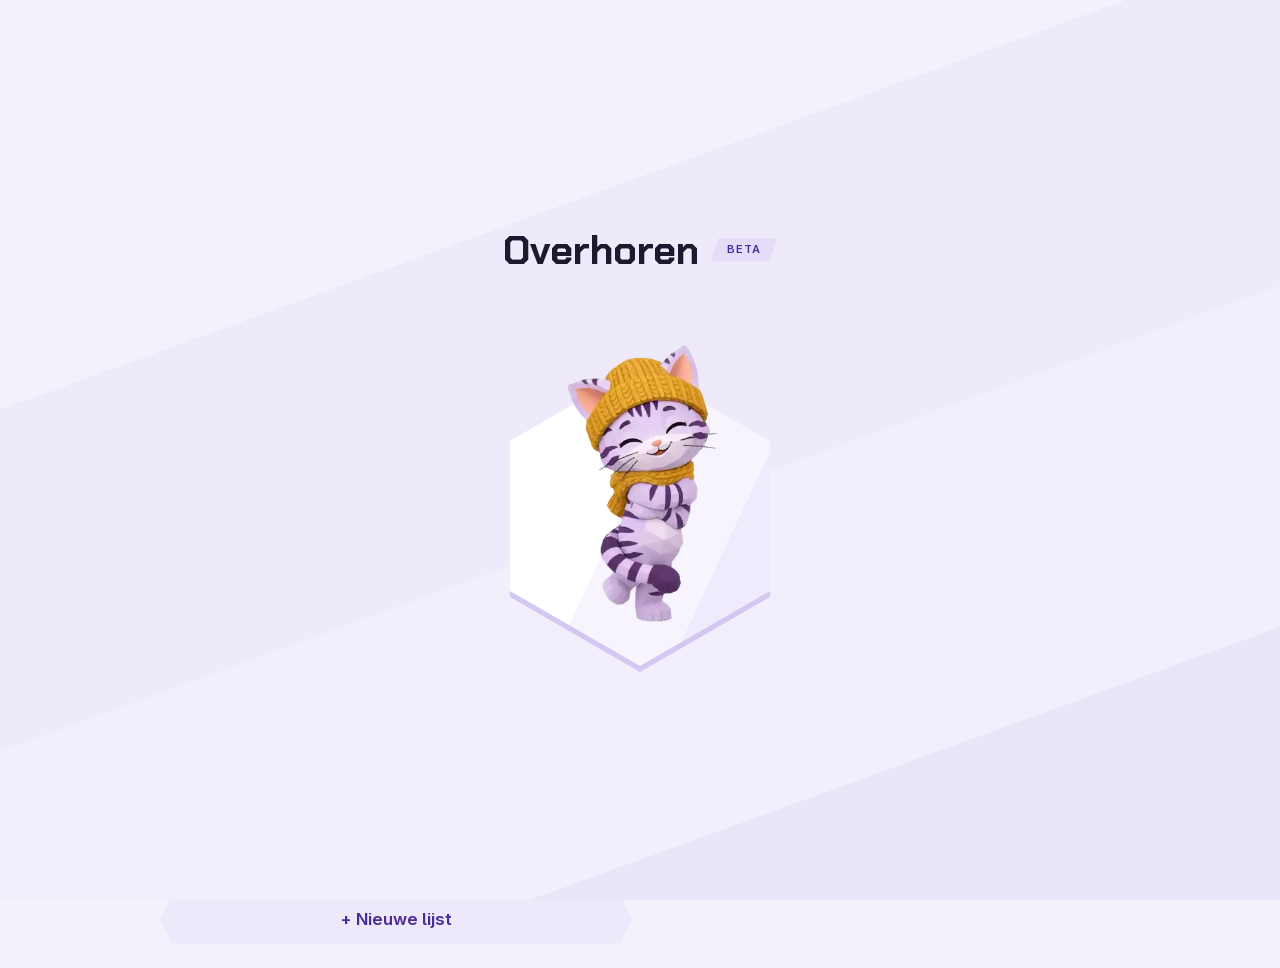
==== commit 26c6506c: "feat: welkom met de kat in een lichte zeshoek, in de app staat de kat stil - Welkom: per kat een eig" ====
--- a/index.html
+++ b/index.html
@@ -1343,32 +1343,29 @@
 
 // ---------- schermen ----------
 // De kat van de ronde op de rand van de kaart, op de plek van element id.
-// z: { stand, tekst } uit Celebrate.zegt() of Celebrate.gedag(). Staat
-// de kat er al, dan wisselen alleen beeld en zin: het <img> blijft staan,
-// met dezelfde maat, dus niets verspringt. Celebrate.speler speelt per
-// moment rust, of de clip en daarna het eindbeeld; een nieuw moment breekt
-// een lopende clip af. Alles gaat door esc() of textContent.
-// De beelden staan in katten.json. Is die er nog niet, dan eerst die;
-// een later moment voor hetzelfde element wint.
-const katSpelers = {}, katBeurt = {};
+// z: { stand, tekst } uit Celebrate.zegt() of Celebrate.gedag(). De kat
+// staat stil: elk moment zet meteen het beeld van zijn stand (rust,
+// goed-eind of bijna-eind), er speelt geen clip. Staat de kat er al, dan
+// wisselen alleen beeld en zin (Celebrate.toon): het <img> blijft staan,
+// met dezelfde maat, dus niets verspringt. Alles gaat door esc() of
+// textContent. De beelden staan in katten.json. Is die er nog niet, dan
+// eerst die; een later moment voor hetzelfde element wint.
+const katBeurt = {};
 function toonKat(id, z, kat){
   kat = kat || (session && session.kat);
   const beurt = katBeurt[id] = (katBeurt[id] || 0) + 1;
   const doe = () => {
     if(katBeurt[id] !== beurt) return;
     const b = Celebrate.beeld(kat, z.stand);
-    let el = $(id);
-    if(!b){ if(katSpelers[id]) katSpelers[id].stop(); el.hidden = true; return; }
+    const el = $(id);
+    if(!b){ el.hidden = true; return; }
     const img = el.querySelector(".kat"), zin = el.querySelector(".spraak");
-    if(img && zin && !el.hidden && katSpelers[id]){
+    if(img && zin && !el.hidden){
       zin.textContent = z.tekst;
+      Celebrate.toon(img, kat, z.stand, "rechts");
     } else {
-      if(katSpelers[id]) katSpelers[id].stop();
       el.outerHTML = UI.KatRand({ id, beeld: b, text: z.tekst });
-      el = $(id);
-      katSpelers[id] = Celebrate.speler(el.querySelector(".kat"), { plaats: "rechts" });
     }
-    katSpelers[id].speel(kat, z.stand);
   };
   if(Celebrate.catalogus()) doe(); else Celebrate.laadCatalogus().then(doe);
 }
@@ -2502,18 +2499,18 @@
 }
 
 // ---------- welkom ----------
-// Bij het openen een kort welkom met de goed-clip van de kat van de
-// eerstvolgende ronde (UI.Welkom, ds.css .welkom). Bij elke keer openen,
+// Bij het openen een kort welkom met de welkomclip van de kat van de
+// eerstvolgende ronde, in een lichte zeshoek (UI.Welkom, ds.css .welkom). Bij elke keer openen,
 // een keer per sessie: niet opnieuw bij herladen of terugkeren naar
 // hetzelfde tabblad. Niet als er een ronde openstaat die je kunt hervatten:
 // die heeft al een eigen kat. De beelden van die kat moeten binnen 300 ms
 // klaar zijn (uit de cache, ook offline); anders slaat het welkom stil
-// over. De goed-clip speelt in een lus. Na --welkom-duur min
+// over. De clip (3 s) speelt een keer vanaf het eerste beeld. Na --welkom-duur min
 // --welkom-overgang opent een zeshoekig gat (ds.css .welkom.opent), en na
 // --welkom-overgang is het weg. Tik of toets start hetzelfde gat in
 // --welkom-overgang-snel. De app blijft inert tot het welkom weg is. Bij
-// reduced motion geen lus en geen gat: na --welkom-duur, of na een tik,
-// meteen weg.
+// reduced motion geen clip en geen gat: het eerste beeld staat stil, en
+// na --welkom-duur, of na een tik, is het meteen weg.
 //
 // Hoe vaak: WELKOM_PER_DAG. Op false (nu, keuze van Daan) elke sessie.
 // Op true komt het hooguit een keer per kalenderdag per apparaat; dan
@@ -2545,7 +2542,7 @@
   const stil = !!(window.matchMedia && matchMedia("(prefers-reduced-motion: reduce)").matches);
   new Promise((klaar, mis) => {
     setTimeout(mis, WELKOM_WACHT);
-    Celebrate.laadKat(id).then(g => (g.volledig ? klaar() : mis()));
+    Celebrate.laadWelkom(id).then(g => (g.volledig ? klaar() : mis()));
   }).then(() => toonWelkom(Celebrate.welkomBeeld(id), stil), () => { /* te traag of kapot: stil overslaan */ });
 }
 function toonWelkom(beeld, stil){
@@ -2553,7 +2550,7 @@
   // al verder getikt, of er staat er al een
   if(!beeld || !app || document.querySelector(".welkom") || $("scr-lessons").hidden) return;
   if(WELKOM_PER_DAG) try{ localStorage.setItem(WELKOM_DAG, dagVan(new Date())); }catch(e){}
-  document.body.insertAdjacentHTML("beforeend", UI.Welkom({ beeld, naam: moetBevestigen() ? "" : learner, stil }));
+  document.body.insertAdjacentHTML("beforeend", UI.Welkom({ beeld, naam: moetBevestigen() ? "" : learner }));
   const el = document.body.lastElementChild;
   app.inert = true;
   // de tijden staan in ds.css, in ms
@@ -2562,7 +2559,7 @@
   const duur = ms("--welkom-duur") || 3500;
   const overgang = stil ? 0 : (ms("--welkom-overgang") || 500);
   const snel = stil ? 0 : (ms("--welkom-overgang-snel") || 250);
-  const speler = Celebrate.speler(el.querySelector(".welkom-kat"), { plaats: "midden" });
+  const speler = Celebrate.welkomSpeler(el.querySelector(".welkom-kat"));
   let klok = null, opent = false, weg = false;
   function sluit(){
     if(weg) return;
@@ -2575,14 +2572,12 @@
     app.inert = false;
     if(!heeftNaam()) $("learner-name").focus();   // de focus ging weg door inert
   }
-  // het zeshoekige gat; de lus maakt zijn ronde af en stopt dan. Bij
-  // reduced motion (tijd 0) meteen weg.
+  // het zeshoekige gat; bij reduced motion (tijd 0) meteen weg
   function open(tijd, kort){
     if(opent || weg) return;
     opent = true;
     clearTimeout(klok);
     if(!tijd){ sluit(); return; }
-    speler.uitlopen();
     el.classList.toggle("snel", kort);
     el.classList.add("opent");
     klok = setTimeout(sluit, tijd);
@@ -2593,7 +2588,7 @@
     e.preventDefault(); e.stopPropagation();
     open(snel, true);
   }
-  speler.speel(beeld.id, "goed", { lus: true });
+  speler.speel(beeld.id);
   klok = setTimeout(() => open(overgang, false), Math.max(0, duur - overgang));
   el.addEventListener("click", tik);
   document.addEventListener("keydown", tik, true);
--- a/ds.css
+++ b/ds.css
@@ -101,6 +101,12 @@
     --card-3: light-dark(#EFEAFC, #2A2549);
     --card: linear-gradient(115deg, var(--card-1) 0 45%, var(--card-2) 45% 75%, var(--card-3) 75% 100%);
     --card-shadow-color: light-dark(#D2C8F2, #0C0A1A);
+    /* podium in het welkom: dezelfde drie banen als de kaart, maar altijd
+       licht, ook in het donkere thema. Er staat geen tekst op. */
+    --podium-1: #FFFFFF;
+    --podium-2: #F7F4FE;
+    --podium-3: #EFEAFC;
+    --podium: linear-gradient(115deg, var(--podium-1) 0 45%, var(--podium-2) 45% 75%, var(--podium-3) 75% 100%);
     /* vlak en schaduw van bedienbare elementen op een kaart. Licht: een
        lichtpaars vlak dat op alle drie de kaartbanen zichtbaar afsteekt
        (ook op de rechterbaan #EFEAFC; een lichtere tint viel daar weg).
@@ -202,6 +208,8 @@
     --cut-meter: polygon(4px 0, 100% 0, calc(100% - 4px) 100%, 0 100%);
     --cut-small: polygon(6px 0, calc(100% - 6px) 0, 100% 6px, 100% calc(100% - 6px),
                          calc(100% - 6px) 100%, 6px 100%, 0 calc(100% - 6px), 0 6px);
+    /* staande zeshoek, punt boven en onder: het podium in het welkom */
+    --cut-zeshoek: polygon(50% 0, 100% 25%, 100% 75%, 50% 100%, 0 75%, 0 25%);
 
     --shadow: 0 var(--drop-y) 0 var(--card-shadow-color);   /* box-shadow-variant van --card-shadow */
 
@@ -283,7 +291,18 @@
     --kat-oor:       30px;    /* zoveel zit de kat over de bovenrand van de kaart */
     --lh-spraak:     1.35;    /* regelhoogte in de spraakbalk */
     --spraak-regels: 3;       /* zoveel regels houdt de rand vrij, zodat de kaart niet verspringt */
-    --kat-welkom-h:  232px;   /* kat in het welkom */
+    /* welkom: de kat in een staande zeshoek, waar hij bovenuit steekt.
+       Maten in ontwerp-pixels (getallen, de opzet van Daan op volle maat).
+       --kat-welkom-h is de hoogte van zeshoek plus kat op volle maat; op
+       een laag scherm hooguit 40dvh, en alles schaalt mee. */
+    --kat-welkom-h:  336px;   /* van de bovenkant van het kattendoek tot de punt onderaan */
+    --welkom-hoogte:    336;  /* hetzelfde als getal: kat-y plus kat-maat */
+    --welkom-zeshoek-b: 260;
+    --welkom-zeshoek-h: 300;
+    --welkom-kat-maat:  310;  /* het vierkante doek van de welkomclip */
+    --welkom-kat-x:     -25;  /* links van de zeshoek, zodat de kat in het midden staat */
+    --welkom-kat-y:     26;   /* zo hoog boven de punt onderaan staan de voeten */
+    --welkom-lucht:     34;   /* ruimte boven het doek, voor oren die omhoog gaan */
 
     /* --- welkom: hoe lang het welkom bij het openen staat, alles bij
        elkaar, met de overgang erin. index.html leest deze waarden (in ms);
@@ -674,10 +693,11 @@
     pointer-events: none;
   }
 
-  /* --- katten (bouwopdracht 3, kattenclips) ---
-     Zes vrijstaande katten op een doek van 400 x 480 (katten.json). Ze
-     bewegen alleen met hun eigen clip, 6 beelden per seconde, daarna het
-     eindbeeld (Celebrate.speler). Geen css-beweging bovenop. Afmetingen
+  /* --- katten ---
+     Zes vrijstaande katten op een doek van 400 x 480 (katten.json). In de
+     app staan ze stil: rust, goed-eind of bijna-eind (Celebrate.toon).
+     Alleen in het welkom beweegt de kat, met een eigen clip (.welkom-kat
+     hieronder). Geen css-beweging, nergens. Afmetingen
      staan als width/height op het <img>, dus de maat staat al vast voor
      het beeld binnen is. De kat kijkt naar binnen: rechts van de inhoud
      en naar rechts kijkend krijgt hij .gespiegeld. */
@@ -718,9 +738,10 @@
 
   /* --- welkom: bij het openen, een keer per sessie ---
      Heel scherm over de app (die is zolang inert). Tijdlijn:
-       0     de naam verschijnt (200 ms), de goed-clip van de kat begint
+       0     de naam verschijnt (200 ms), de welkomclip van de kat begint
        400   "Hoi <naam>" verschijnt (200 ms)
-       0 tot 3000  de goed-clip speelt in een lus (alleen hier, in de ronde een keer)
+       0 tot 3000  de welkomclip speelt (36 beelden, 12 per seconde; alleen
+             hier beweegt de kat, in de app staat hij stil)
        3000  .opent: vanuit het midden opent een plat zeshoekig gat dat in
              --welkom-overgang groeit tot over het hele scherm; door het gat
              verschijnt de app. Tegelijk vervaagt het welkom. Daarna haalt
@@ -728,9 +749,9 @@
      Samen --welkom-duur (3500 ms, keuze van Daan: "veeeel te kort", "nog
      een seconde langer"). Een tik of toets geeft .opent.snel: hetzelfde gat
      in --welkom-overgang-snel. De kat beweegt alleen met zijn clip, er zit
-     geen sprong of wiebel op. Bij reduced motion geen gat en geen
-     vervaging: alles staat stil in het eindbeeld (regel onderaan) en is na
-     --welkom-duur, of na een tik, meteen weg. */
+     geen sprong of wiebel op. Bij reduced motion geen clip, geen gat en
+     geen vervaging: het eerste beeld van de clip staat stil (regel
+     onderaan) en is na --welkom-duur, of na een tik, meteen weg. */
   .welkom {
     position: fixed; inset: 0; z-index: 100;
     display: grid; place-content: center; justify-items: center; gap: var(--gap-group);
@@ -743,8 +764,8 @@
   }
   /* De overgang. Een clip-path met evenodd: de rechthoek van het scherm en
      daarin een platte zeshoek (punten links en rechts, vlak boven en onder),
-     dezelfde vorm als de schaduw onder het podium. Wat in beide zit, valt
-     weg: dat is het gat. Ook tikken in het gat valt erdoor, op de app die
+     het podium een kwartslag gedraaid. Wat in beide zit, valt weg: dat is
+     het gat. Ook tikken in het gat valt erdoor, op de app die
      nog inert is, dus er gebeurt niets. */
   @media (prefers-reduced-motion: no-preference) {
     .welkom.opent {
@@ -765,15 +786,33 @@
     font-family: var(--display); font-weight: 700; font-size: var(--t-welkom); line-height: 1.1;
     animation: welkom-in var(--m3-effects) both;
   }
-  /* het podium draagt een vlakke zeshoekige schaduw onder de voeten */
-  .welkom-podium { position: relative; display: grid; justify-items: center; }
-  .welkom-podium::after {
-    content: ""; position: absolute; inset-block-end: calc(-1 * var(--s1)); z-index: -1;
-    inline-size: 60%; block-size: var(--s3);
-    background: var(--card-shadow-color);
-    clip-path: polygon(12% 0, 88% 0, 100% 50%, 88% 100%, 12% 100%, 0 50%);
-  }
-  .welkom-kat { display: block; block-size: min(var(--kat-welkom-h), 40dvh); inline-size: auto; }
+  /* het podium: een staande lichte zeshoek met de kaartbanen en een harde
+     schaduw, de kat staat erin en steekt er bovenuit. Alles rekent in
+     --u, een ontwerp-pixel: 1px op volle maat, kleiner op een laag scherm.
+     Het podium is zo breed als de zeshoek; de kat is breder en hangt er
+     aan beide kanten even ver overheen. */
+  .welkom-podium {
+    --u: calc(min(var(--kat-welkom-h), 40dvh) / var(--welkom-hoogte));
+    position: relative; isolation: isolate;
+    inline-size: calc(var(--welkom-zeshoek-b) * var(--u));
+    block-size: calc(var(--welkom-hoogte) * var(--u));
+    margin-block: calc(var(--welkom-lucht) * var(--u)) var(--drop-y);
+  }
+  /* zelfde techniek als een kaart: het element draagt de schaduw, ::before het geknipte vlak */
+  .welkom-zeshoek {
+    position: absolute; inset-inline: 0; inset-block-end: 0; z-index: -1;
+    block-size: calc(var(--welkom-zeshoek-h) * var(--u));
+    filter: var(--card-shadow);
+  }
+  .welkom-zeshoek::before {
+    content: ""; position: absolute; inset: 0;
+    background: var(--podium); clip-path: var(--cut-zeshoek);
+  }
+  .welkom-kat {
+    position: absolute; display: block; max-inline-size: none;
+    inline-size: calc(var(--welkom-kat-maat) * var(--u)); block-size: calc(var(--welkom-kat-maat) * var(--u));
+    inset-inline-start: calc(var(--welkom-kat-x) * var(--u)); inset-block-end: calc(var(--welkom-kat-y) * var(--u));
+  }
   .welkom-groet {
     margin: 0; font-family: var(--display); font-weight: 600; font-size: var(--t-card); line-height: 1.15;
     animation: welkom-in var(--m3-effects) 400ms both;
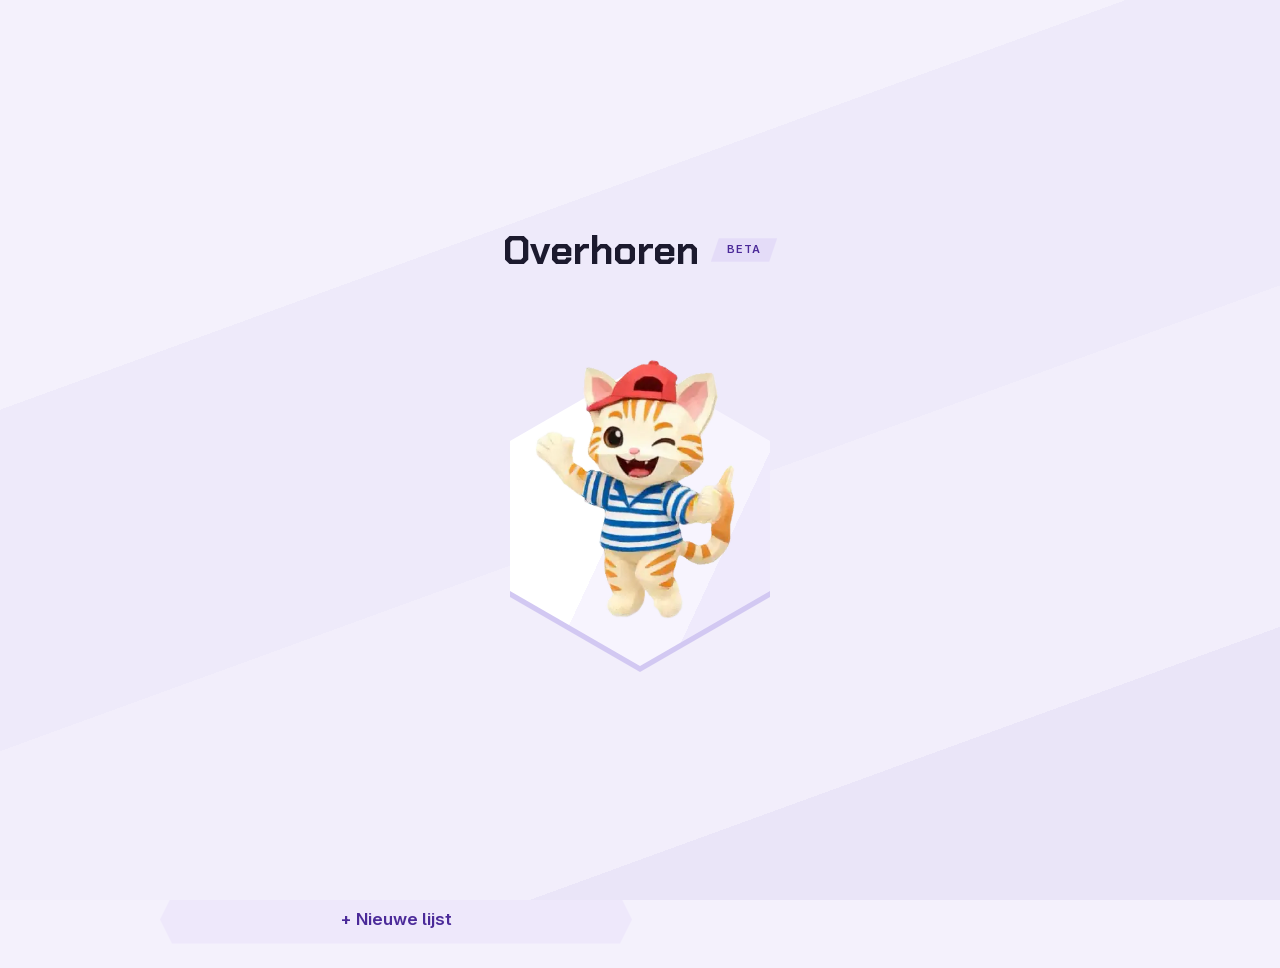
==== commit c91c688a: "fix: welkomclip speelt een keer en staat niet meer in de schil - De zes welkom-<kat>.webp hebben loo" ====
--- a/index.html
+++ b/index.html
@@ -2503,9 +2503,11 @@
 // eerstvolgende ronde, in een lichte zeshoek (UI.Welkom, ds.css .welkom). Bij elke keer openen,
 // een keer per sessie: niet opnieuw bij herladen of terugkeren naar
 // hetzelfde tabblad. Niet als er een ronde openstaat die je kunt hervatten:
-// die heeft al een eigen kat. De beelden van die kat moeten binnen 300 ms
-// klaar zijn (uit de cache, ook offline); anders slaat het welkom stil
-// over. De clip (3 s) speelt een keer vanaf het eerste beeld. Na --welkom-duur min
+// die heeft al een eigen kat. Het stilstaande beeld van die kat moet
+// binnen 300 ms klaar zijn (uit de cache, ook offline); anders slaat het
+// welkom stil over. Is de clip er dan ook (na de eerste keer uit de cache
+// van de service worker), dan speelt hij een keer vanaf het eerste beeld;
+// anders staat het eerste beeld stil. Na --welkom-duur min
 // --welkom-overgang opent een zeshoekig gat (ds.css .welkom.opent), en na
 // --welkom-overgang is het weg. Tik of toets start hetzelfde gat in
 // --welkom-overgang-snel. De app blijft inert tot het welkom weg is. Bij
@@ -2542,7 +2544,8 @@
   const stil = !!(window.matchMedia && matchMedia("(prefers-reduced-motion: reduce)").matches);
   new Promise((klaar, mis) => {
     setTimeout(mis, WELKOM_WACHT);
-    Celebrate.laadWelkom(id).then(g => (g.volledig ? klaar() : mis()));
+    // de clip mag tot vlak voor de grens; daarna telt alleen het stilstaande beeld
+    Celebrate.laadWelkom(id, WELKOM_WACHT - 60).then(g => (g.stil ? klaar() : mis()));
   }).then(() => toonWelkom(Celebrate.welkomBeeld(id), stil), () => { /* te traag of kapot: stil overslaan */ });
 }
 function toonWelkom(beeld, stil){
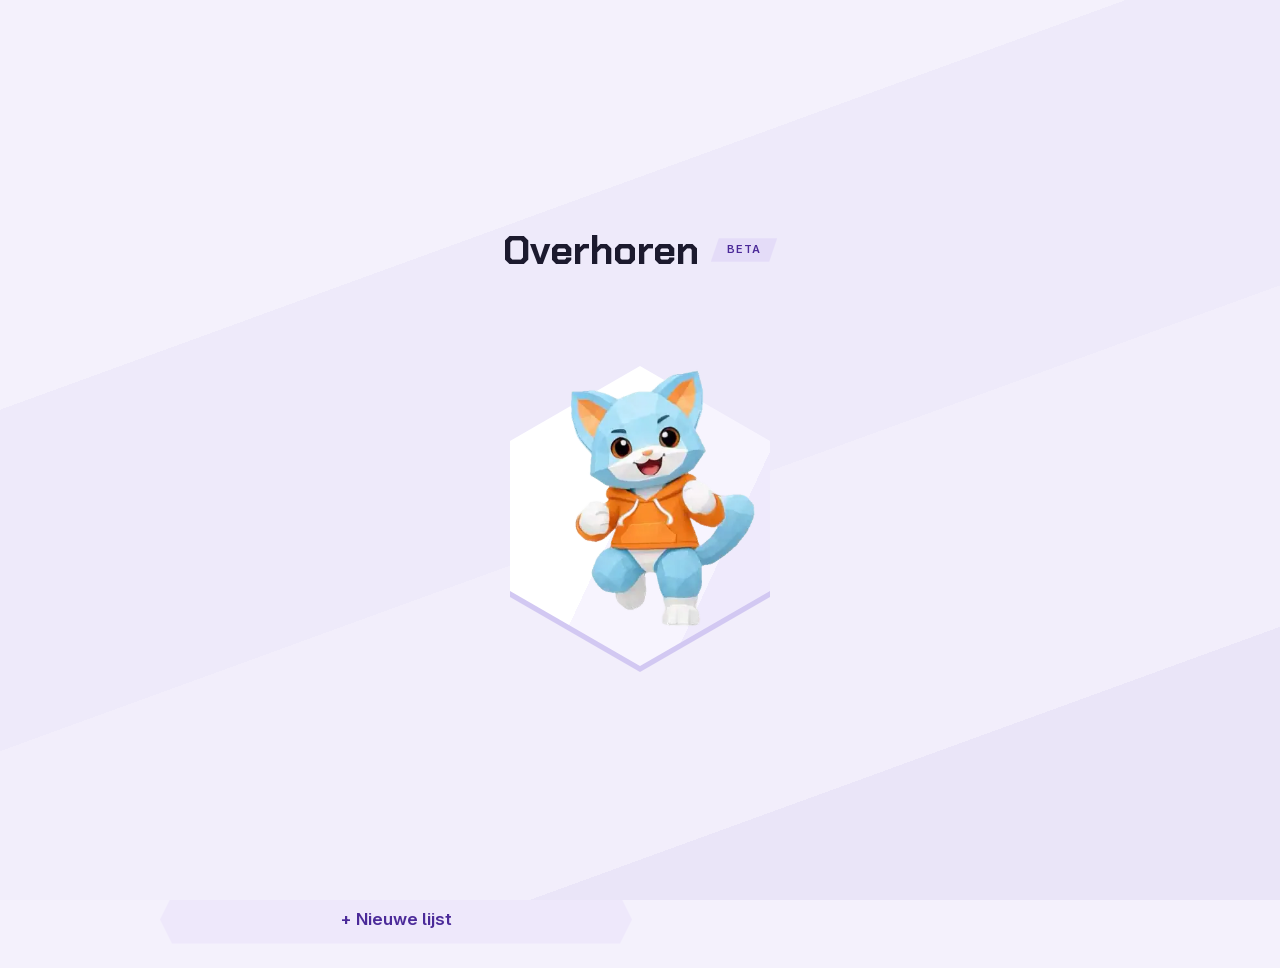
==== commit 5d7ccf1c: "feat: welkomclip van de volgende kat in rustige tijd alvast ophalen Na het welkom, of als het overge" ====
--- a/index.html
+++ b/index.html
@@ -2532,26 +2532,41 @@
   }catch(e){}
   return false;
 }
+// Na het welkom (of als het overgeslagen wordt) haalt de app in rustige
+// tijd de welkomclip op van de kat die het volgende welkom toont, zodat
+// die al in de cache van de service worker staat. Welke kat dat wordt, ligt
+// nu nog niet vast (een nieuwe sessie kiest opnieuw, nooit de vorige);
+// daarom de kat van de eerstvolgende ronde zoals die nu bepaald wordt
+// (Celebrate.volgende). Niet bij reduced motion en niet bij saveData
+// (Celebrate.welkomVooruit). Een keer per pagina.
+let welkomclipGevraagd = false;
+function welkomclipVooruit(){
+  if(welkomclipGevraagd) return;
+  welkomclipGevraagd = true;
+  const doe = () => { Celebrate.welkomVooruit(Celebrate.volgende()); };
+  if(window.requestIdleCallback) requestIdleCallback(doe, { timeout: 5000 });
+  else setTimeout(doe, 2000);
+}
 function welkom(){
   let terug;
   try{
     terug = sessionStorage.getItem(WELKOM_SESSIE);
     sessionStorage.setItem(WELKOM_SESSIE, "1");
-    if(WELKOM_PER_DAG && localStorage.getItem(WELKOM_DAG) === dagVan(new Date())) return;
-  }catch(e){ return; }   // zonder opslag kunnen we "een keer per sessie" niet waarmaken
-  if(terug || heeftOpenRonde()) return;
+    if(WELKOM_PER_DAG && localStorage.getItem(WELKOM_DAG) === dagVan(new Date())){ welkomclipVooruit(); return; }
+  }catch(e){ welkomclipVooruit(); return; }   // zonder opslag kunnen we "een keer per sessie" niet waarmaken
+  if(terug || heeftOpenRonde()){ welkomclipVooruit(); return; }
   const id = Celebrate.volgende();
   const stil = !!(window.matchMedia && matchMedia("(prefers-reduced-motion: reduce)").matches);
   new Promise((klaar, mis) => {
     setTimeout(mis, WELKOM_WACHT);
     // de clip mag tot vlak voor de grens; daarna telt alleen het stilstaande beeld
     Celebrate.laadWelkom(id, WELKOM_WACHT - 60).then(g => (g.stil ? klaar() : mis()));
-  }).then(() => toonWelkom(Celebrate.welkomBeeld(id), stil), () => { /* te traag of kapot: stil overslaan */ });
+  }).then(() => toonWelkom(Celebrate.welkomBeeld(id), stil), () => { welkomclipVooruit(); /* te traag of kapot: stil overslaan */ });
 }
 function toonWelkom(beeld, stil){
   const app = document.querySelector("body > .app");
   // al verder getikt, of er staat er al een
-  if(!beeld || !app || document.querySelector(".welkom") || $("scr-lessons").hidden) return;
+  if(!beeld || !app || document.querySelector(".welkom") || $("scr-lessons").hidden){ welkomclipVooruit(); return; }
   if(WELKOM_PER_DAG) try{ localStorage.setItem(WELKOM_DAG, dagVan(new Date())); }catch(e){}
   document.body.insertAdjacentHTML("beforeend", UI.Welkom({ beeld, naam: moetBevestigen() ? "" : learner }));
   const el = document.body.lastElementChild;
@@ -2574,6 +2589,7 @@
     el.remove();
     app.inert = false;
     if(!heeftNaam()) $("learner-name").focus();   // de focus ging weg door inert
+    welkomclipVooruit();
   }
   // het zeshoekige gat; bij reduced motion (tijd 0) meteen weg
   function open(tijd, kort){
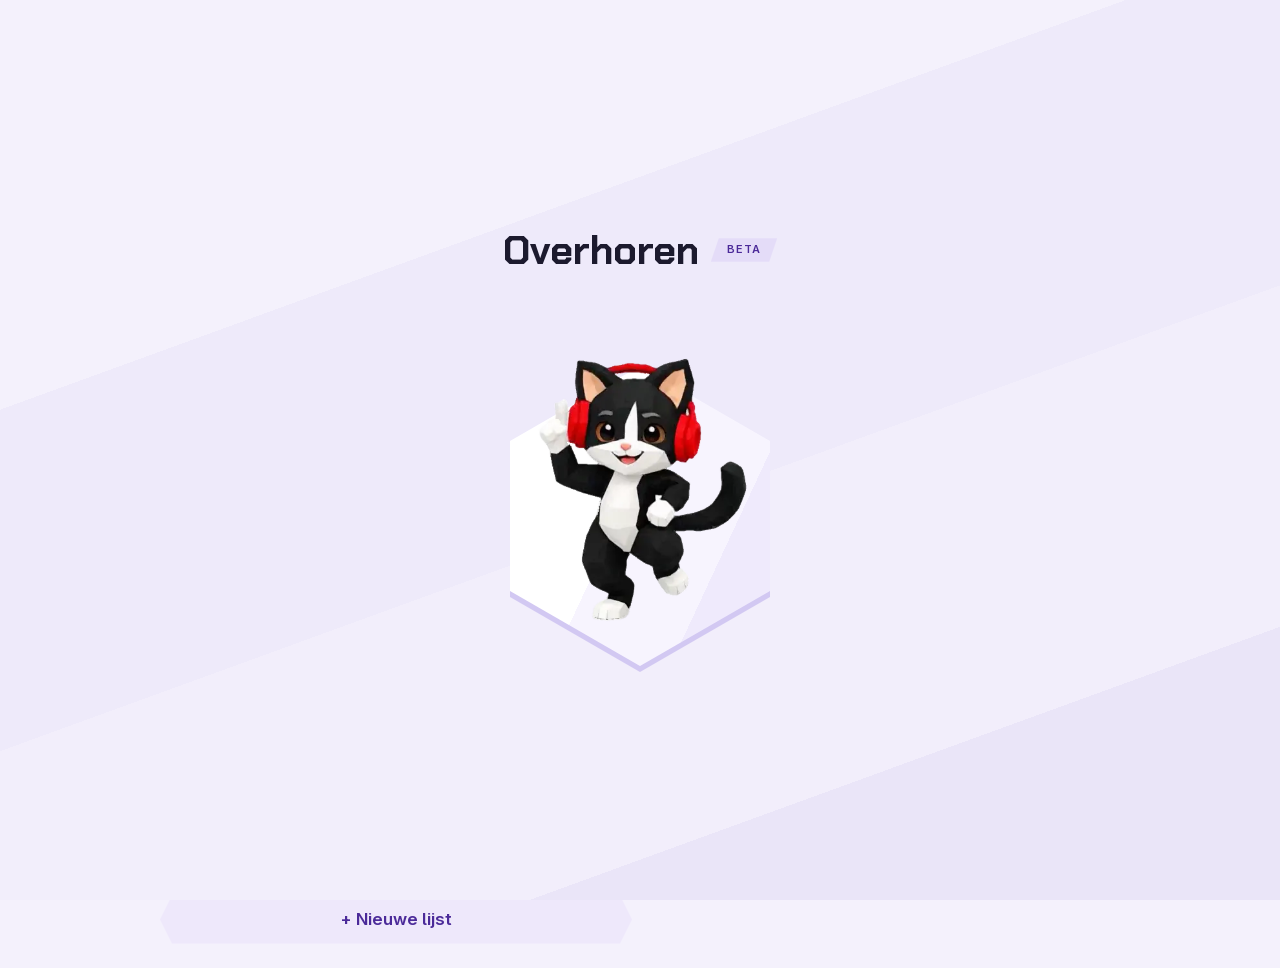
==== commit b0433620: "feat: kat van het volgende welkom vastleggen en zijn clip vooruit ophalen - Nieuwe lokale sleutel ov" ====
--- a/index.html
+++ b/index.html
@@ -2532,18 +2532,23 @@
   }catch(e){}
   return false;
 }
-// Na het welkom (of als het overgeslagen wordt) haalt de app in rustige
-// tijd de welkomclip op van de kat die het volgende welkom toont, zodat
-// die al in de cache van de service worker staat. Welke kat dat wordt, ligt
-// nu nog niet vast (een nieuwe sessie kiest opnieuw, nooit de vorige);
-// daarom de kat van de eerstvolgende ronde zoals die nu bepaald wordt
-// (Celebrate.volgende). Niet bij reduced motion en niet bij saveData
+// Na het welkom (of als het overgeslagen wordt) staat de kat van het
+// volgende welkom vast (Celebrate.planWelkom, bewaard op dit apparaat), en
+// haalt de app in rustige tijd zijn clip op, zodat die bij het volgende
+// openen al in de cache van de service worker staat. Na een getoond welkom
+// altijd een nieuwe kat, nooit die van nu. Overgeslagen: de bewaarde kat
+// blijft als die nog mag (geldig, niet de vorige, niet die van nu), anders
+// een nieuwe. Ophalen niet bij reduced motion, saveData of offline
 // (Celebrate.welkomVooruit). Een keer per pagina.
-let welkomclipGevraagd = false;
-function welkomclipVooruit(){
-  if(welkomclipGevraagd) return;
-  welkomclipGevraagd = true;
-  const doe = () => { Celebrate.welkomVooruit(Celebrate.volgende()); };
+let welkomGepland = false;
+function planVolgendWelkom(getoond){
+  if(welkomGepland) return;
+  welkomGepland = true;
+  const doe = () => {
+    const bewaard = Celebrate.welkomGepland();
+    const mag = !getoond && bewaard && bewaard !== Celebrate.vorige() && bewaard !== Celebrate.volgende();
+    Celebrate.welkomVooruit(mag ? bewaard : Celebrate.planWelkom());
+  };
   if(window.requestIdleCallback) requestIdleCallback(doe, { timeout: 5000 });
   else setTimeout(doe, 2000);
 }
@@ -2552,21 +2557,21 @@
   try{
     terug = sessionStorage.getItem(WELKOM_SESSIE);
     sessionStorage.setItem(WELKOM_SESSIE, "1");
-    if(WELKOM_PER_DAG && localStorage.getItem(WELKOM_DAG) === dagVan(new Date())){ welkomclipVooruit(); return; }
-  }catch(e){ welkomclipVooruit(); return; }   // zonder opslag kunnen we "een keer per sessie" niet waarmaken
-  if(terug || heeftOpenRonde()){ welkomclipVooruit(); return; }
-  const id = Celebrate.volgende();
+    if(WELKOM_PER_DAG && localStorage.getItem(WELKOM_DAG) === dagVan(new Date())){ planVolgendWelkom(false); return; }
+  }catch(e){ planVolgendWelkom(false); return; }   // zonder opslag kunnen we "een keer per sessie" niet waarmaken
+  if(terug || heeftOpenRonde()){ planVolgendWelkom(false); return; }
+  const id = Celebrate.welkomKat();   // de geplande kat, of een nieuwe
   const stil = !!(window.matchMedia && matchMedia("(prefers-reduced-motion: reduce)").matches);
   new Promise((klaar, mis) => {
     setTimeout(mis, WELKOM_WACHT);
     // de clip mag tot vlak voor de grens; daarna telt alleen het stilstaande beeld
     Celebrate.laadWelkom(id, WELKOM_WACHT - 60).then(g => (g.stil ? klaar() : mis()));
-  }).then(() => toonWelkom(Celebrate.welkomBeeld(id), stil), () => { welkomclipVooruit(); /* te traag of kapot: stil overslaan */ });
+  }).then(() => toonWelkom(Celebrate.welkomBeeld(id), stil), () => { planVolgendWelkom(false); /* te traag of kapot: stil overslaan */ });
 }
 function toonWelkom(beeld, stil){
   const app = document.querySelector("body > .app");
   // al verder getikt, of er staat er al een
-  if(!beeld || !app || document.querySelector(".welkom") || $("scr-lessons").hidden){ welkomclipVooruit(); return; }
+  if(!beeld || !app || document.querySelector(".welkom") || $("scr-lessons").hidden){ planVolgendWelkom(false); return; }
   if(WELKOM_PER_DAG) try{ localStorage.setItem(WELKOM_DAG, dagVan(new Date())); }catch(e){}
   document.body.insertAdjacentHTML("beforeend", UI.Welkom({ beeld, naam: moetBevestigen() ? "" : learner }));
   const el = document.body.lastElementChild;
@@ -2589,7 +2594,7 @@
     el.remove();
     app.inert = false;
     if(!heeftNaam()) $("learner-name").focus();   // de focus ging weg door inert
-    welkomclipVooruit();
+    planVolgendWelkom(true);
   }
   // het zeshoekige gat; bij reduced motion (tijd 0) meteen weg
   function open(tijd, kort){
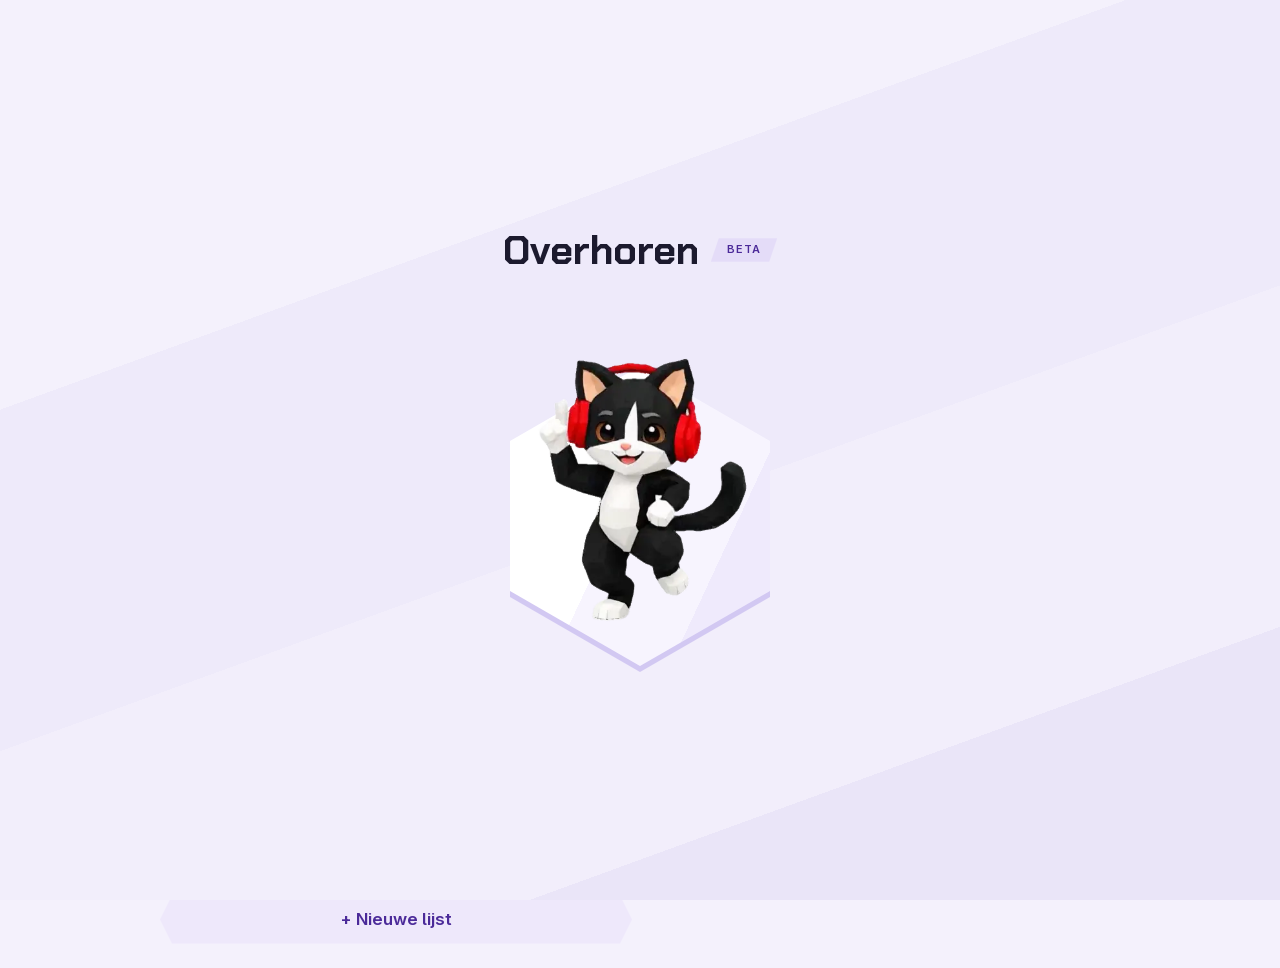
==== commit 51c9415d: "fix: kleine punten uit de keuring van het welkom - Overgeslagen welkom: de bewaarde kat blijft gepla" ====
--- a/index.html
+++ b/index.html
@@ -2519,6 +2519,10 @@
 // onthoudt WELKOM_DAG de datum van vandaag.
 const WELKOM_PER_DAG = false;
 const WELKOM_DAG = "overhoor:welkom:dag", WELKOM_SESSIE = "overhoor:welkom:sessie", WELKOM_WACHT = 300;
+// Zo lang (ms) mag de clip erover doen; daarna telt alleen het stilstaande
+// beeld. 60 ms onder WELKOM_WACHT, zodat er na het besluit nog tijd is voor
+// de belofte en het tekenen voordat het welkom stil overgeslagen wordt.
+const WELKOM_CLIP_WACHT = WELKOM_WACHT - 60;
 function dagVan(d){ return d.getFullYear()+"-"+String(d.getMonth()+1).padStart(2,"0")+"-"+String(d.getDate()).padStart(2,"0"); }
 function heeftOpenRonde(){
   const voor = "overhoor:session:"+slug(learner)+":";
@@ -2537,16 +2541,17 @@
 // haalt de app in rustige tijd zijn clip op, zodat die bij het volgende
 // openen al in de cache van de service worker staat. Na een getoond welkom
 // altijd een nieuwe kat, nooit die van nu. Overgeslagen: de bewaarde kat
-// blijft als die nog mag (geldig, niet de vorige, niet die van nu), anders
-// een nieuwe. Ophalen niet bij reduced motion, saveData of offline
+// blijft als die nog mag (geldig en niet de vorige), anders een nieuwe. Ophalen niet bij reduced motion, saveData of offline
 // (Celebrate.welkomVooruit). Een keer per pagina.
-let welkomGepland = false;
+let welkomVooruitGepland = false;
 function planVolgendWelkom(getoond){
-  if(welkomGepland) return;
-  welkomGepland = true;
+  if(welkomVooruitGepland) return;
+  welkomVooruitGepland = true;
   const doe = () => {
+    // overgeslagen: de bewaarde kat is niet getoond, dus hij mag blijven
+    // zolang hij niet de vorige is
     const bewaard = Celebrate.welkomGepland();
-    const mag = !getoond && bewaard && bewaard !== Celebrate.vorige() && bewaard !== Celebrate.volgende();
+    const mag = !getoond && bewaard && bewaard !== Celebrate.vorige();
     Celebrate.welkomVooruit(mag ? bewaard : Celebrate.planWelkom());
   };
   if(window.requestIdleCallback) requestIdleCallback(doe, { timeout: 5000 });
@@ -2564,8 +2569,7 @@
   const stil = !!(window.matchMedia && matchMedia("(prefers-reduced-motion: reduce)").matches);
   new Promise((klaar, mis) => {
     setTimeout(mis, WELKOM_WACHT);
-    // de clip mag tot vlak voor de grens; daarna telt alleen het stilstaande beeld
-    Celebrate.laadWelkom(id, WELKOM_WACHT - 60).then(g => (g.stil ? klaar() : mis()));
+    Celebrate.laadWelkom(id, WELKOM_CLIP_WACHT).then(g => (g.stil ? klaar() : mis()));
   }).then(() => toonWelkom(Celebrate.welkomBeeld(id), stil), () => { planVolgendWelkom(false); /* te traag of kapot: stil overslaan */ });
 }
 function toonWelkom(beeld, stil){
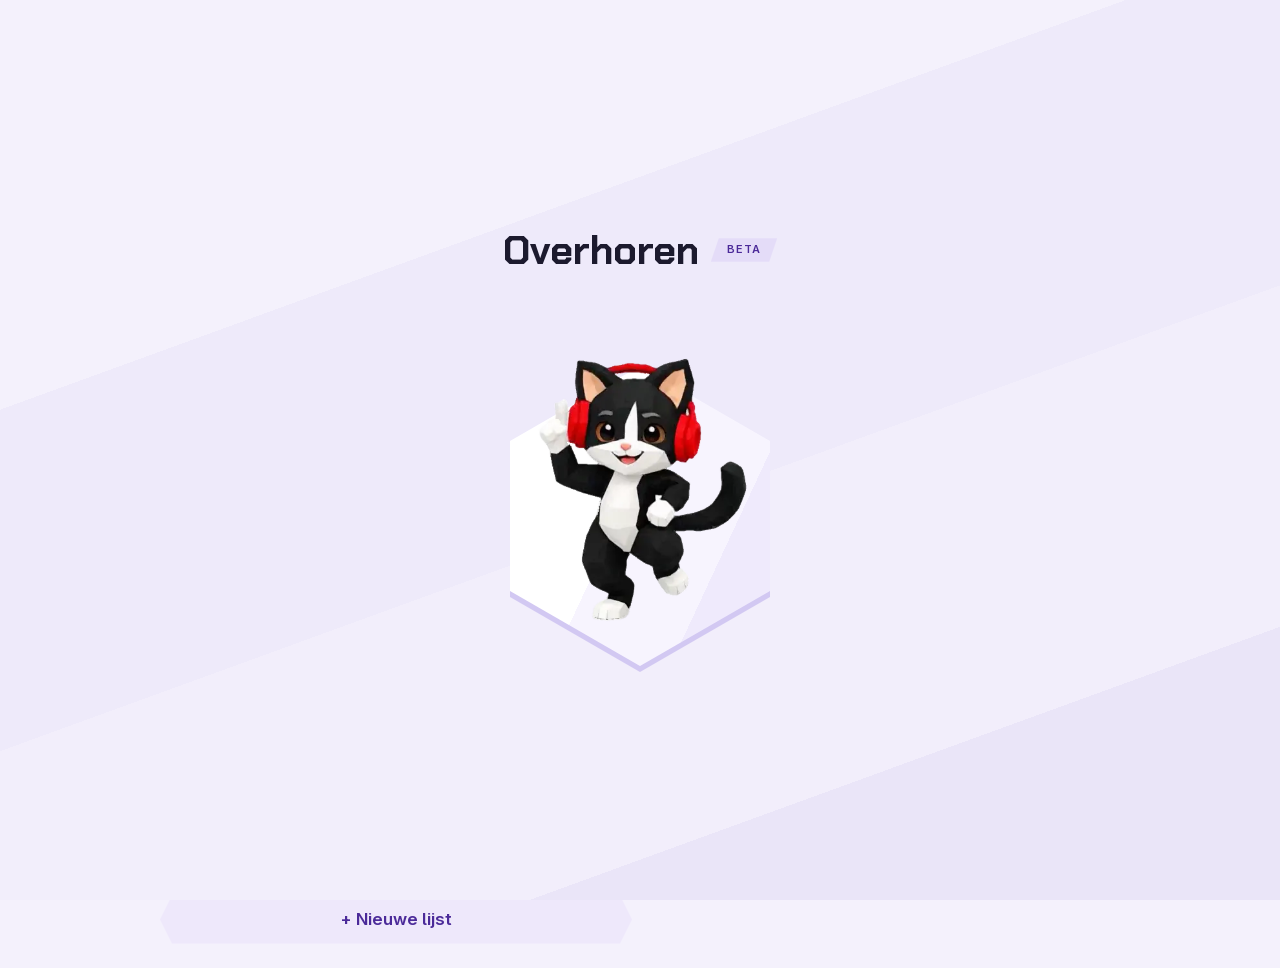
==== commit 8169ae23: "feat: lijst verwijderen met Ongedaan maken, en een Prullenbak - Verwijderen vraagt niets meer: de li" ====
--- a/index.html
+++ b/index.html
@@ -67,7 +67,8 @@
 <!-- LES -->
 <section id="scr-home" class="screen" hidden>
   <div class="app">
-    <div class="topbar"><button class="link" data-icon="back" id="btn-home-back">Alle lessen</button><span class="muted" id="home-learner"></span></div>
+    <!-- rechts de naam en de prullenbakknop (UI.IconBtn, zie zetVerwijderKnop) -->
+    <div class="topbar"><button class="link" data-icon="back" id="btn-home-back">Alle lessen</button><span class="topbar-rechts" id="home-rechts"><span class="muted" id="home-learner"></span></span></div>
     <div id="resume" class="notice row-between" hidden>
       <span>Je was nog bezig met een ronde.</span>
       <span class="row"><button class="btn primary" id="btn-resume">Verder gaan</button><button class="link" id="btn-discard">Opnieuw beginnen</button></span>
@@ -113,7 +114,6 @@
       <button class="btn primary big" data-icon="play" id="btn-start">Start overhoring</button>
       <div class="row"><button class="btn" data-icon="book" id="btn-study">Eerst lezen</button><button class="btn" data-icon="chart" id="btn-progress">Voortgang</button></div>
     </div>
-    <p class="foot"><button class="link" id="btn-delete-list" hidden>Lijst verwijderen</button></p>
   </div>
 </section>
 
@@ -277,6 +277,16 @@
   </div>
 </section>
 
+<!-- PRULLENBAK -->
+<section id="scr-prullenbak" class="screen" hidden>
+  <div class="app">
+    <div class="topbar"><button class="link" data-icon="back" id="btn-prullenbak-back">Terug</button></div>
+    <header class="brand"><h1 id="prullenbak-kop" tabindex="-1">Prullenbak</h1><p class="tag">Verwijderde lijsten blijven 30 dagen bewaard, met je voortgang.</p></header>
+    <div class="prullen-lijst" id="prullenbak-body"></div>
+    <p class="sr-only" id="prullenbak-melding" role="status"></p>
+  </div>
+</section>
+
 <!-- LIJST TOEVOEGEN -->
 <section id="scr-import" class="screen" hidden>
   <div class="app">
@@ -495,6 +505,8 @@
 // ---------- opslag ----------
 function load(key, fallback){ try{ const v = localStorage.getItem(key); return v ? JSON.parse(v) : fallback; }catch(e){ return fallback; } }
 function save(key, val){ try{ if(val==null) localStorage.removeItem(key); else localStorage.setItem(key, JSON.stringify(val)); }catch(e){} }
+// KWKEY: klaslijsten in de prullenbak (zie schoneKlasWeg), sync-veld klasWeg
+const KWKEY = "overhoor:klas-weg";
 const LKEY = "overhoor:lists", CKEY = "overhoor:current", LEARNER_KEY = "overhoor:learner", LEARNERS_KEY = "overhoor:learners";
 const slug = s => String(s||"").toLowerCase().normalize("NFD").replace(/[\u0300-\u036f]/g,"").replace(/[^a-z0-9]+/g,"-").replace(/^-|-$/g,"");
 // s: slug van een andere oefenaar dan de huidige (optioneel)
@@ -585,8 +597,108 @@
 let lists = [], list = null, progress = null, session = null, sizeChoice = 15, timer = null;
 const ui = { pick:null, checked:false, verdictDef:null, clsOk:false, firstBlank:false, pauseShown:false };
 
-// eigen lijsten uit opslag alleen in de goede vorm (zie schoneLijst)
-function allLists(){ return (window.WORDLISTS||[]).concat(schoneLijsten(load(LKEY, []))); }
+// eigen lijsten uit opslag alleen in de goede vorm (zie schoneLijst).
+// Zonder wat in de prullenbak staat of definitief weg is: die lijsten
+// staan niet op het startscherm, niet in Alles door elkaar en niet in het
+// rapport.
+function allLists(){
+  const kw = klasWeg();
+  return (window.WORDLISTS||[]).filter(l => !inKlasWeg(kw, l.id))
+    .concat(eigenLijsten().filter(l => !(l.weg > 0) && !(l.gewist > 0)));
+}
+const eigenLijsten = nu => schoneLijsten(load(LKEY, []), nu);
+// alle lijsten met mogelijk voortgang: ook die in de prullenbak (de
+// voortgang blijft), geen grafstenen
+function lijstenMetVoortgang(){
+  return (window.WORDLISTS||[]).concat(eigenLijsten().filter(l => !(l.gewist > 0)));
+}
+
+// ---------- prullenbak ----------
+// Verwijderen zet een lijst in de prullenbak, zonder te vragen; de balk
+// onderin (UI.Ongedaan) zet hem terug. Eigen lijsten krijgen weg en
+// bijgewerkt in overhoor:lists, klaslijsten een regel in KWKEY. De
+// voortgang blijft staan. Na PRULLENBAK_DAGEN wordt een eigen lijst een
+// grafsteen (zie grafsteen); klaslijsten blijven tot je ze terugzet.
+const klasWeg = () => schoneKlasWeg(load(KWKEY, {})) || {};
+const inKlasWeg = (kw, id) => !!(kw[id] && kw[id].weg > 0);
+const isKlasLijst = l => (window.WORDLISTS||[]).includes(l) || (window.WORDLISTS||[]).some(k => k.id === l.id);
+// Past de rauwe eigen lijst met dit id aan; de rest blijft zoals hij is.
+function wijzigEigen(id, f){
+  const rauw = load(LKEY, []);
+  if(!Array.isArray(rauw)) return false;
+  const i = rauw.findIndex(el => isObject(el) && String(el.id) === String(id));
+  if(i < 0) return false;
+  rauw[i] = f(rauw[i]);
+  save(LKEY, rauw);
+  return true;
+}
+function zetKlasRegel(id, weg){
+  const kw = klasWeg(), nu = Date.now();
+  kw[id] = { weg: weg ? nu : 0, bijgewerkt: nu };
+  save(KWKEY, mergeKlasWeg({}, kw));
+}
+function naarPrullenbak(l){
+  const nu = Date.now();
+  if(isKlasLijst(l)) zetKlasRegel(l.id, true);
+  else wijzigEigen(l.id, x => Object.assign(x, { weg: nu, bijgewerkt: nu }));
+}
+function terugzetten(id){
+  const klas = (window.WORDLISTS||[]).find(k => k.id === id);
+  if(klas){ zetKlasRegel(id, false); return; }
+  wijzigEigen(id, x => { delete x.weg; x.bijgewerkt = Date.now(); return x; });
+}
+// Definitief, alleen eigen lijsten: de lijst wordt een grafsteen, en wat
+// hier nog van die lijst staat gaat weg.
+function definitief(id){
+  const nu = Date.now();
+  wijzigEigen(id, x => schoneLijst(Object.assign({}, x, { gewist: nu, bijgewerkt: nu }), nu) || x);
+  ruimLijstOp(id);
+}
+// Voortgang, ronde, eigen antwoorden, grens en toetsdatum van een lijst,
+// voor elke oefenaar op dit toestel.
+function ruimLijstOp(id){
+  const staart = ":" + id, weg = [];
+  try{
+    for(let i=0; i<localStorage.length; i++){
+      const k = localStorage.key(i);
+      if(!k) continue;
+      const m = /^overhoor:(progress|session|alts|grens):([^:]*)(:.*)$/.exec(k);
+      if((m && m[3] === staart) || k === "overhoor:progress" + staart || k === DKEY(id)) weg.push(k);
+    }
+    weg.forEach(k => localStorage.removeItem(k));
+  }catch(e){}
+  if(load(CKEY, null) === id) save(CKEY, null);
+}
+// Bij het laden: een lijst die langer dan PRULLENBAK_DAGEN in de
+// prullenbak staat, wordt in opslag een grafsteen en wordt opgeruimd.
+// Ook een grafsteen die nog voortgang heeft (van een pull), ruimt op.
+function ruimPrullenbakOp(){
+  const rauw = load(LKEY, []);
+  if(!Array.isArray(rauw)) return;
+  const nu = Date.now();
+  let anders = false;
+  rauw.forEach((x, i) => {
+    const l = schoneLijst(x, nu);
+    if(!l || !(l.gewist > 0)) return;
+    if(!(isObject(x) && x.gewist > 0)){ rauw[i] = l; anders = true; }
+    ruimLijstOp(l.id);
+  });
+  if(anders) save(LKEY, rauw);
+}
+// Wat er in de prullenbak staat, het nieuwste eerst. Klaslijsten alleen
+// als die getoond worden. dagen: nog zoveel dagen (naar boven, minstens 1).
+function prullenbak(){
+  const nu = Date.now(), out = [];
+  for(const l of eigenLijsten(nu)){
+    if(!(l.weg > 0) || l.gewist > 0) continue;
+    out.push({ lijst: l, eigen: true, weg: l.weg, dagen: Math.max(1, Math.ceil((l.weg + PRULLENBAK_MS - nu) / DAY)) });
+  }
+  if(klasLijstenTonen()){
+    const kw = klasWeg();
+    for(const l of window.WORDLISTS||[]) if(inKlasWeg(kw, l.id)) out.push({ lijst: l, eigen: false, weg: kw[l.id].weg });
+  }
+  return out.sort((a, b) => b.weg - a.weg);
+}
 // Wat op het startscherm staat. lists blijft alles: voortgang, sync en het
 // rapport houden zo ook de verborgen klaslijsten.
 function zichtbareLijsten(){
@@ -898,8 +1010,12 @@
   if(!WORKER_URL || !heeftNaam() || moetBevestigen()) return;
   if(APP_SECRET) await migreerHuidig();
   if(canSync()){
+    const voor = zichtbareLijsten().map(l => l.id).join("\n");
     try{ await cloudPull(); setSyncState("", true); }
     catch(e){ setSyncState("", false); }
+    // een lijst die op een ander toestel verwijderd is, gaat hier ook weg
+    if(!$("scr-lessons").hidden && zichtbareLijsten().map(l => l.id).join("\n") !== voor) renderLessons();
+    else zetPrullenbakTeller();
   }
   const link = codeUitLink();
   if(link) await probeerCode(link, "link");
@@ -1031,16 +1147,19 @@
   const s = slug(learner);
   var cats = load("overhoor:cats:" + s, {});
   var prog = {};
-  for(var l of lists){
+  // ook de lijsten in de prullenbak: hun voortgang blijft
+  for(var l of lijstenMetVoortgang()){
     var p = laadVoortgang(l.id);
     if(p) prog[l.id] = p;
   }
   // Wat de app verstuurt, gaat door dezelfde controle als wat binnenkomt.
-  // De rauwe lijsten in opslag blijven zoals ze zijn.
+  // De rauwe lijsten in opslag blijven zoals ze zijn. De grafstenen en
+  // de lijsten in de prullenbak gaan mee, net als de klaslijsten in de
+  // prullenbak (klasWeg).
   var customLists = schoneLijsten(load(LKEY, []));
   // De katten zelf gaan niet mee: er valt niets te verzamelen. De oude
   // cats gaan ongewijzigd mee, zodat ze in de worker niet verdwijnen.
-  return { cats: cats, progress: prog, lists: customLists, updated: Date.now() };
+  return { cats: cats, progress: prog, lists: customLists, klasWeg: klasWeg(), updated: Date.now() };
 }
 
 // ---------- vorm van voortgang, eigen lijsten en oude cats ----------
@@ -1052,7 +1171,8 @@
 // woordtoestand wordt 0, te lange tekst wordt afgekapt, een kapot woord
 // wordt een leeg woord op dezelfde plek (zodat de nummering van de
 // voortgang klopt). Alleen een lijst zonder geldig id of zonder
-// items-array valt weg. De rauwe lijsten in opslag blijven staan.
+// items-array valt weg (behalve een grafsteen, zie hieronder). De rauwe
+// lijsten in opslag blijven staan.
 const isObject = x => !!x && typeof x === "object" && !Array.isArray(x);
 const VORM = {
   grens: { id: 100, sleutel: 200, tekst: 200, woord: 1000, woorden: 5000, lijstje: 50 },
@@ -1158,17 +1278,98 @@
   const accept = tekstLijst(w.accept, g.woord); if(accept && accept.length) out.accept = accept;
   return out;
 }
-// Een eigen lijst. Zonder geldig id of zonder items-array: null. Verder
-// wordt alles hersteld of afgekapt; mix en bronnen komen er niet in.
+// ---------- prullenbak ----------
+// Drie tijden per eigen lijst (ms, door tijd() begrensd):
+// - bijgewerkt: laatste wijziging van de lijst als geheel (verwijderen,
+//   terugzetten, definitief);
+// - weg: sinds wanneer in de prullenbak (0 of ontbreekt: niet);
+// - gewist: definitief weg. Zo'n lijst is een grafsteen, zonder inhoud:
+//   { id, title: "", items: [], weg?, gewist, bijgewerkt, added? }. Hij
+//   blijft bewaard, zodat een ander toestel de lijst niet terugbrengt.
+// Na PRULLENBAK_DAGEN (strikt meer) wordt een lijst met weg een grafsteen.
+// Gelijk aan PRULLENBAK_DAGEN in worker/src/merge.js (pariteitstest).
+const PRULLENBAK_DAGEN = 30;
+const PRULLENBAK_MS = PRULLENBAK_DAGEN * 24 * 60 * 60 * 1000;
+// Hooguit zoveel regels in klasWeg; daarboven blijven de nieuwste.
+const MAX_KLAS_WEG = 200;
+// Stand voor het samenvoegen: bijgewerkt, anders added, anders 0.
+function stand(l){
+  if(isGetal(l.bijgewerkt)) return l.bijgewerkt;
+  if(isGetal(l.added)) return l.added;
+  return 0;
+}
+// De grafsteen van l, of null als l geen grafsteen is.
+function grafsteen(l, id, nu){
+  const weg = isGetal(l.weg) ? tijd(l.weg, nu) : 0;
+  let gewist = isGetal(l.gewist) ? tijd(l.gewist, nu) : 0;
+  if(!gewist && weg && nu - weg > PRULLENBAK_MS) gewist = weg + PRULLENBAK_MS;
+  if(!gewist) return null;
+  const out = { id, title: "", items: [] };
+  if(weg) out.weg = weg;
+  out.gewist = gewist;
+  const b = isGetal(l.bijgewerkt) ? tijd(l.bijgewerkt, nu) : isGetal(l.added) ? tijd(l.added, nu) : 0;
+  out.bijgewerkt = Math.max(b, gewist);
+  if(isGetal(l.added)) out.added = tijd(l.added, nu);
+  return out;
+}
+// Wint lijst a van de lijst b die er al staat? Hoogste stand; bij gelijke
+// stand wint een grafsteen van een levende lijst, anders blijft b.
+// Dezelfde regel als mergeLists in de worker.
+function wintVan(a, b){
+  return stand(a) > stand(b) || (stand(a) === stand(b) && a.gewist > 0 && !(b.gewist > 0));
+}
+// Klaslijsten in de prullenbak: { [lijst-id]: { weg, bijgewerkt } }. weg 0
+// is teruggezet (de regel blijft voor het samenvoegen). Kapotte regels
+// vallen weg; hooguit MAX_KLAS_WEG.
+function schoneKlasRegel(r, nu){
+  if(!isObject(r) || !isGetal(r.weg) || !isGetal(r.bijgewerkt)) return null;
+  return { weg: tijd(r.weg, nu), bijgewerkt: tijd(r.bijgewerkt, nu) };
+}
+function schoneKlasWeg(d, nu){
+  if(!isObject(d)) return null;
+  const out = {};
+  let n = 0;
+  for(const k of Object.keys(d)){
+    if(n >= MAX_KLAS_WEG) break;
+    if(!veiligeSleutel(k, VORM.grens.id)) continue;
+    const v = schoneKlasRegel(d[k], nu);
+    if(v){ out[k] = v; n++; }
+  }
+  return out;
+}
+// a: wat er al staat, b: wat erbij komt. Per id wint de hoogste
+// bijgewerkt; gelijk: a blijft. Hooguit MAX_KLAS_WEG, de nieuwste.
+function mergeKlasWeg(a, b){
+  const byId = new Map();
+  for(const k of Object.keys(a)) byId.set(k, a[k]);
+  for(const k of Object.keys(b)){
+    const oud = byId.get(k);
+    if(!oud || b[k].bijgewerkt > oud.bijgewerkt) byId.set(k, b[k]);
+  }
+  let regels = Array.from(byId.entries());
+  if(regels.length > MAX_KLAS_WEG) regels = regels.sort((x, y) => y[1].bijgewerkt - x[1].bijgewerkt).slice(0, MAX_KLAS_WEG);
+  const out = {};
+  for(const [k, v] of regels) out[k] = v;
+  return out;
+}
+
+// Een eigen lijst. Zonder geldig id: null. Zonder items-array ook null,
+// behalve bij een grafsteen. Verder wordt alles hersteld of afgekapt; mix
+// en bronnen komen er niet in.
 function schoneLijst(l, nu){
   const g = VORM.grens;
+  if(nu === undefined) nu = Date.now();
   if(!isObject(l)) return null;
   if(typeof l.id === "number" ? !isGetal(l.id) : !veiligeSleutel(l.id, g.id)) return null;
+  const steen = grafsteen(l, l.id, nu);
+  if(steen) return steen;
   if(!Array.isArray(l.items)) return null;
   const out = { id: l.id, title: kapOfLeeg(l.title, g.tekst) };
   for(const n of VORM.lijstTeksten){ const t = kap(l[n], g.tekst); if(t !== undefined) out[n] = t; }
   for(const n of VORM.lijstVlaggen) if(typeof l[n] === "boolean") out[n] = l[n];
   if(isGetal(l.added)) out.added = tijd(l.added, nu);
+  if(isGetal(l.bijgewerkt)) out.bijgewerkt = tijd(l.bijgewerkt, nu);
+  if(isGetal(l.weg) && tijd(l.weg, nu) > 0) out.weg = tijd(l.weg, nu);
   const dirs = (tekstLijst(l.directions, g.tekst) || []).filter(d => VORM.richtingen.includes(d));
   if(dirs.length) out.directions = dirs;
   const classes = tekstLijst(l.classes, g.tekst); if(classes && classes.length) out.classes = classes;
@@ -1235,19 +1436,32 @@
     try{
       // De lokale lijsten blijven rauw staan, ook als ze niet door de
       // controle komen. Alleen een lijst met hetzelfde id wordt vervangen
-      // door de gecontroleerde lijst van de worker: als die nieuwer is, of
-      // als de lokale onbruikbaar is (geen items-array).
+      // door de gecontroleerde lijst van de worker: als die wint op stand
+      // (wintVan, dezelfde regel als de worker: bij gelijke stand wint een
+      // grafsteen), of als de lokale onbruikbaar is (geen items-array).
+      // Zo brengt een pull een verwijderde lijst niet terug.
       const rauw = load(LKEY, []);
       const opslag = Array.isArray(rauw) ? rauw.slice() : [];
+      const stenen = [];
       for(const rl of schoneLijsten(remote.lists, nu)){
         const i = opslag.findIndex(el => isObject(el) && (typeof el.id === "string" || typeof el.id === "number") && String(el.id) === String(rl.id));
-        if(i < 0){ opslag.push(rl); continue; }
-        const oud = schoneLijst(opslag[i], nu);
-        if(!oud || tijd(rl.added, nu) > tijd(oud.added, nu)) opslag[i] = rl;
+        const oud = i < 0 ? null : schoneLijst(opslag[i], nu);
+        if(i >= 0 && oud && !wintVan(rl, oud)) continue;
+        if(i < 0) opslag.push(rl); else opslag[i] = rl;
+        if(rl.gewist > 0) stenen.push(rl.id);
       }
       save(LKEY, opslag);
+      stenen.forEach(ruimLijstOp);
     } catch(e){ /* lijsten kapot: de rest gaat door */ }
   }
+  if(isObject(remote.klasWeg)){
+    try{
+      // per klaslijst wint de nieuwste; gelijk: de lokale blijft
+      save(KWKEY, mergeKlasWeg(klasWeg(), schoneKlasWeg(remote.klasWeg, nu) || {}));
+    } catch(e){ /* klasWeg kapot: de rest gaat door */ }
+  }
+  // wat nu in de prullenbak staat, staat niet meer bij de lijsten
+  lists = allLists();
 }
 
 // De slug en de code gaan mee: wisselt ze van oefenaar of van code terwijl
@@ -1424,10 +1638,11 @@
   $("naam-vraag-naam").textContent = learner; $("btn-naam-ja").textContent = "Ja, ik ben " + learner;
   $("learner-view").hidden = true; $("learner-form").hidden = true; $("naam-vraag").hidden = false;
 }
-function show(id){ document.querySelectorAll(".screen").forEach(s=>s.hidden = s.id!==id); window.scrollTo(0,0); if(id==="scr-lessons") verversNaUpdate(); }
+function show(id){ if(id!=="scr-lessons") sluitOngedaan(); document.querySelectorAll(".screen").forEach(s=>s.hidden = s.id!==id); window.scrollTo(0,0); if(id==="scr-lessons") verversNaUpdate(); }
 
 function renderLessons(){
   $("learner-label").textContent = learner;
+  zetPrullenbakTeller();
   // een kaart tekenen, voor een gewone lijst of voor de gemengde
   function kaart(l){
     let c;
@@ -1521,7 +1736,8 @@
   bewaakPauze();
   const s = load(SKEY(list.id), null);
   $("resume").hidden = !(s && s.pos < s.queue.length);
-  $("btn-delete-list").hidden = !String(list.id).startsWith("custom-");
+  // eigen lijsten en klaslijsten, niet Alles door elkaar
+  $("btn-delete-list").hidden = !!list.mix;
 }
 
 function renderStudy(){
@@ -1996,11 +2212,95 @@
   lists = allLists(); selectList(nl.id); $("imp-title").value=""; $("imp-text").value=""; msg.hidden=true;
   renderHome(); show("scr-home");
 }
+// Lijst verwijderen (de prullenbakknop op het lesscherm): zonder te vragen
+// naar de prullenbak, terug naar het startscherm, en onderin de balk met
+// Ongedaan maken. De balk pakt de focus niet; Shift+Tab vanaf het begin
+// of Tab tot het einde van de pagina komt erbij. Ongedaan maken zet de
+// lijst terug en zet de focus op zijn kaart.
+let ongedaanSluit = null;
 function deleteList(){
-  if(!confirm("Lijst '"+list.title+"' en de voortgang ervan verwijderen?")) return;
-  // rauwe opslag: alleen de lijst met dit id gaat eruit, de rest blijft zoals hij is
-  save(LKEY, load(LKEY, []).filter(l=>!isObject(l) || l.id!==list.id)); save(PKEY(list.id), null); save(SKEY(list.id), null);
-  lists = allLists(); selectList(null); renderLessons(); show("scr-lessons");
+  if(!list || list.mix) return;
+  const l = list;
+  naarPrullenbak(l);
+  lists = allLists(); selectList(null);
+  renderLessons(); show("scr-lessons");
+  cloudPush();
+  ongedaanSluit = UI.toonOngedaan($("ongedaan"), { tekst: l.title + " is verwijderd.", ongedaan: () => {
+    ongedaanSluit = null;
+    terugzetten(l.id);
+    lists = allLists();
+    renderLessons(); show("scr-lessons");
+    cloudPush();
+    const kaart = [...$("lessons").querySelectorAll(".lesson")].find(b => b.dataset.id === String(l.id));
+    if(kaart) kaart.focus();
+  } });
+}
+function sluitOngedaan(){ if(ongedaanSluit){ ongedaanSluit(); ongedaanSluit = null; } }
+
+// ---------- prullenbak (scherm) ----------
+// Per lijst een kaart (UI.PrullenKaart), het nieuwste bovenaan. Na
+// Terugzetten of Definitief verwijderen verdwijnt de kaart, zegt
+// #prullenbak-melding (role=status) wat er gebeurde, en gaat de focus naar
+// de volgende kaart, of de vorige, of de kop als de prullenbak leeg is.
+// Definitief verwijderen vraagt eerst in de kaart. De focus gaat dan naar
+// Annuleren: de veilige keuze, en een tweede tik of Enter op dezelfde plek
+// verwijdert niets. De vraag is de naam van de groep, dus een
+// schermlezer leest hem voor. Escape annuleert.
+let bevestigId = null;
+const prullenRegel = x => x.eigen
+  ? x.lijst.items.length + (x.lijst.items.length === 1 ? " woord" : " woorden") + " · nog " + x.dagen + (x.dagen === 1 ? " dag" : " dagen")
+  : "Klaslijst · blijft hier tot je hem terugzet";
+function renderPrullenbak(){
+  ruimPrullenbakOp();
+  const items = prullenbak(), body = $("prullenbak-body");
+  if(!items.some(x => x.eigen && String(x.lijst.id) === bevestigId)) bevestigId = null;
+  if(!items.length){
+    body.innerHTML = '<div class="card">' + UI.Empty({ glyph: "0", title: "De prullenbak is leeg.", body: "Een verwijderde lijst staat hier " + PRULLENBAK_DAGEN + " dagen." }) + '</div>';
+  } else {
+    body.innerHTML = items.map((x, i) => UI.PrullenKaart({ id: String(x.lijst.id), kopId: "prullen-" + i,
+      vak: x.lijst.subject, titel: x.lijst.title, regel: prullenRegel(x),
+      eigen: x.eigen, bevestig: x.eigen && String(x.lijst.id) === bevestigId })).join("");
+  }
+  zetPrullenbakTeller();
+  return items;
+}
+function zetPrullenbakTeller(){ UI.zetTeller($("prullenbak-teller"), prullenbak().length); }
+function prullenMelding(tekst){
+  const m = $("prullenbak-melding");
+  m.textContent = "";
+  setTimeout(() => { m.textContent = tekst; }, 50);
+}
+const prullenKaarten = () => [...$("prullenbak-body").querySelectorAll(".prullen")];
+function prullenFocus(id, actie){
+  const k = prullenKaarten().find(c => c.dataset.id === id);
+  const b = k && k.querySelector('[data-actie="' + actie + '"]');
+  if(b) b.focus();
+}
+// na het weghalen van kaart i: de focus naar wat er nu op plek i staat
+function prullenFocusNa(i){
+  const ks = prullenKaarten(), k = ks[i] || ks[i - 1];
+  if(k) k.querySelector('[data-actie="terug"]').focus();
+  else $("prullenbak-kop").focus();
+}
+function prullenActie(b){
+  const kaart = b.closest(".prullen"); if(!kaart) return;
+  const id = kaart.dataset.id, actie = b.dataset.actie;
+  const i = prullenKaarten().indexOf(kaart);
+  const x = prullenbak().find(y => String(y.lijst.id) === id); if(!x) return;
+  if(actie === "wis"){ bevestigId = id; renderPrullenbak(); prullenFocus(id, "annuleer"); return; }
+  if(actie === "annuleer"){ bevestigId = null; renderPrullenbak(); prullenFocus(id, "wis"); return; }
+  if(actie === "terug"){
+    terugzetten(x.lijst.id);
+    prullenMelding(x.lijst.title + " staat weer bij je lijsten.");
+  } else if(actie === "ja" && x.eigen){
+    definitief(x.lijst.id);
+    prullenMelding(x.lijst.title + " is definitief verwijderd.");
+  } else return;
+  bevestigId = null;
+  lists = allLists();
+  cloudPush();
+  renderPrullenbak();
+  prullenFocusNa(i);
 }
 
 // ---------- foto-import ----------
@@ -2323,6 +2623,16 @@
   $("btn-report").addEventListener("click", ()=>{ show("scr-report"); renderReport(); $("btn-report-back").focus(); });
   $("btn-report-back").addEventListener("click", ()=>{ renderLessons(); show("scr-lessons"); $("btn-menu").focus(); });
   $("btn-report-copy").addEventListener("click", copyReport);
+  // prullenbak: zoals Rapport, de focus naar Terug en na Terug naar de menuknop
+  $("btn-prullenbak").addEventListener("click", ()=>{ bevestigId = null; renderPrullenbak(); show("scr-prullenbak"); $("btn-prullenbak-back").focus(); });
+  $("btn-prullenbak-back").addEventListener("click", ()=>{ bevestigId = null; renderLessons(); show("scr-lessons"); $("btn-menu").focus(); });
+  $("prullenbak-body").addEventListener("click", e=>{ const b = e.target.closest("button[data-actie]"); if(b) prullenActie(b); });
+  $("prullenbak-body").addEventListener("keydown", e=>{
+    if(e.key !== "Escape" || !bevestigId) return;
+    e.preventDefault();
+    const b = $("prullenbak-body").querySelector('[data-actie="annuleer"]');
+    if(b) prullenActie(b);
+  });
   $("btn-ander-toestel").addEventListener("click", ()=>{ if($("code-plek").hidden) toonCodePaneel(); else sluitCodePaneel(); });
   $("btn-learner").addEventListener("click", ()=>{ sluitCodePaneel(); $("learner-form").hidden=false; $("learner-view").hidden=true; $("learner-name").value=learner; $("learner-name").focus(); });
   const saveLearner = ()=>{
@@ -2477,16 +2787,26 @@
 }
 
 // Menuknop rechts in de kop, met het menu eronder (UI.IconBtn, UI.Menu,
-// UI.bindMenu): Rapport, Over Overhoren, het thema en de versie.
+// UI.bindMenu): Rapport, Prullenbak (met een teller), Over Overhoren, het
+// thema en de versie.
 function zetMenu(){
   const rij = $("kop-rij");
   if(!rij || $("btn-menu")) return;
   rij.insertAdjacentHTML("beforeend",
     UI.IconBtn({ id: "btn-menu", icon: "menu", label: "Menu", controls: "menu" }) +
     UI.Menu({ id: "menu", versieId: "menu-versie",
-      items: [{ id: "btn-report", icon: "chart", label: "Rapport" }, { id: "btn-info", icon: "info", label: "Over Overhoren" }],
+      items: [{ id: "btn-report", icon: "chart", label: "Rapport" },
+        { id: "btn-prullenbak", icon: "prullenbak", label: "Prullenbak", tellerId: "prullenbak-teller", teller: 0 },
+        { id: "btn-info", icon: "info", label: "Over Overhoren" }],
       thema: { id: "theme-seg", labelId: "theme-label" } }));
   UI.bindMenu($("btn-menu"));
+}
+// Prullenbakknop rechtsboven op het lesscherm (UI.IconBtn, rood), en de
+// ongedaan-balk onderin (UI.Ongedaan), een keer in de pagina.
+function zetVerwijderKnop(){
+  if($("btn-delete-list")) return;
+  $("home-rechts").insertAdjacentHTML("beforeend", UI.IconBtn({ id: "btn-delete-list", icon: "prullenbak", label: "Lijst verwijderen", className: "danger" }));
+  document.body.insertAdjacentHTML("beforeend", UI.Ongedaan({ id: "ongedaan", hidden: true }));
 }
 
 // Beta naast de naam, met de uitleg onder de kop (UI.Beta, UI.bindBeta)
@@ -2503,11 +2823,9 @@
 // eerstvolgende ronde, in een lichte zeshoek (UI.Welkom, ds.css .welkom). Bij elke keer openen,
 // een keer per sessie: niet opnieuw bij herladen of terugkeren naar
 // hetzelfde tabblad. Niet als er een ronde openstaat die je kunt hervatten:
-// die heeft al een eigen kat. Het stilstaande beeld van die kat moet
-// binnen 300 ms klaar zijn (uit de cache, ook offline); anders slaat het
-// welkom stil over. Is de clip er dan ook (na de eerste keer uit de cache
-// van de service worker), dan speelt hij een keer vanaf het eerste beeld;
-// anders staat het eerste beeld stil. Na --welkom-duur min
+// die heeft al een eigen kat. De beelden van die kat moeten binnen 300 ms
+// klaar zijn (uit de cache, ook offline); anders slaat het welkom stil
+// over. De clip (3 s) speelt een keer vanaf het eerste beeld. Na --welkom-duur min
 // --welkom-overgang opent een zeshoekig gat (ds.css .welkom.opent), en na
 // --welkom-overgang is het weg. Tik of toets start hetzelfde gat in
 // --welkom-overgang-snel. De app blijft inert tot het welkom weg is. Bij
@@ -2519,10 +2837,6 @@
 // onthoudt WELKOM_DAG de datum van vandaag.
 const WELKOM_PER_DAG = false;
 const WELKOM_DAG = "overhoor:welkom:dag", WELKOM_SESSIE = "overhoor:welkom:sessie", WELKOM_WACHT = 300;
-// Zo lang (ms) mag de clip erover doen; daarna telt alleen het stilstaande
-// beeld. 60 ms onder WELKOM_WACHT, zodat er na het besluit nog tijd is voor
-// de belofte en het tekenen voordat het welkom stil overgeslagen wordt.
-const WELKOM_CLIP_WACHT = WELKOM_WACHT - 60;
 function dagVan(d){ return d.getFullYear()+"-"+String(d.getMonth()+1).padStart(2,"0")+"-"+String(d.getDate()).padStart(2,"0"); }
 function heeftOpenRonde(){
   const voor = "overhoor:session:"+slug(learner)+":";
@@ -2536,46 +2850,25 @@
   }catch(e){}
   return false;
 }
-// Na het welkom (of als het overgeslagen wordt) staat de kat van het
-// volgende welkom vast (Celebrate.planWelkom, bewaard op dit apparaat), en
-// haalt de app in rustige tijd zijn clip op, zodat die bij het volgende
-// openen al in de cache van de service worker staat. Na een getoond welkom
-// altijd een nieuwe kat, nooit die van nu. Overgeslagen: de bewaarde kat
-// blijft als die nog mag (geldig en niet de vorige), anders een nieuwe. Ophalen niet bij reduced motion, saveData of offline
-// (Celebrate.welkomVooruit). Een keer per pagina.
-let welkomVooruitGepland = false;
-function planVolgendWelkom(getoond){
-  if(welkomVooruitGepland) return;
-  welkomVooruitGepland = true;
-  const doe = () => {
-    // overgeslagen: de bewaarde kat is niet getoond, dus hij mag blijven
-    // zolang hij niet de vorige is
-    const bewaard = Celebrate.welkomGepland();
-    const mag = !getoond && bewaard && bewaard !== Celebrate.vorige();
-    Celebrate.welkomVooruit(mag ? bewaard : Celebrate.planWelkom());
-  };
-  if(window.requestIdleCallback) requestIdleCallback(doe, { timeout: 5000 });
-  else setTimeout(doe, 2000);
-}
 function welkom(){
   let terug;
   try{
     terug = sessionStorage.getItem(WELKOM_SESSIE);
     sessionStorage.setItem(WELKOM_SESSIE, "1");
-    if(WELKOM_PER_DAG && localStorage.getItem(WELKOM_DAG) === dagVan(new Date())){ planVolgendWelkom(false); return; }
-  }catch(e){ planVolgendWelkom(false); return; }   // zonder opslag kunnen we "een keer per sessie" niet waarmaken
-  if(terug || heeftOpenRonde()){ planVolgendWelkom(false); return; }
-  const id = Celebrate.welkomKat();   // de geplande kat, of een nieuwe
+    if(WELKOM_PER_DAG && localStorage.getItem(WELKOM_DAG) === dagVan(new Date())) return;
+  }catch(e){ return; }   // zonder opslag kunnen we "een keer per sessie" niet waarmaken
+  if(terug || heeftOpenRonde()) return;
+  const id = Celebrate.volgende();
   const stil = !!(window.matchMedia && matchMedia("(prefers-reduced-motion: reduce)").matches);
   new Promise((klaar, mis) => {
     setTimeout(mis, WELKOM_WACHT);
-    Celebrate.laadWelkom(id, WELKOM_CLIP_WACHT).then(g => (g.stil ? klaar() : mis()));
-  }).then(() => toonWelkom(Celebrate.welkomBeeld(id), stil), () => { planVolgendWelkom(false); /* te traag of kapot: stil overslaan */ });
+    Celebrate.laadWelkom(id).then(g => (g.volledig ? klaar() : mis()));
+  }).then(() => toonWelkom(Celebrate.welkomBeeld(id), stil), () => { /* te traag of kapot: stil overslaan */ });
 }
 function toonWelkom(beeld, stil){
   const app = document.querySelector("body > .app");
   // al verder getikt, of er staat er al een
-  if(!beeld || !app || document.querySelector(".welkom") || $("scr-lessons").hidden){ planVolgendWelkom(false); return; }
+  if(!beeld || !app || document.querySelector(".welkom") || $("scr-lessons").hidden) return;
   if(WELKOM_PER_DAG) try{ localStorage.setItem(WELKOM_DAG, dagVan(new Date())); }catch(e){}
   document.body.insertAdjacentHTML("beforeend", UI.Welkom({ beeld, naam: moetBevestigen() ? "" : learner }));
   const el = document.body.lastElementChild;
@@ -2598,7 +2891,6 @@
     el.remove();
     app.inert = false;
     if(!heeftNaam()) $("learner-name").focus();   // de focus ging weg door inert
-    planVolgendWelkom(true);
   }
   // het zeshoekige gat; bij reduced motion (tijd 0) meteen weg
   function open(tijd, kort){
@@ -2627,11 +2919,14 @@
   Celebrate.laadCatalogus();   // katten.json: klein, en dan staat de kat meteen klaar
   zetBeta();
   zetMenu();
+  zetVerwijderKnop();
   UI.hydrateIcons(document);
   klasStart();   // voor er iets in opslag komt, zoals de laatste lijst
   zetKlasTeksten();
+  ruimPrullenbakOp();   // na PRULLENBAK_DAGEN: grafsteen
   lists = allLists();
-  if(!lists.length){ document.body.textContent = "Geen woordenlijsten gevonden (lists.js)."; return; }
+  // alles in de prullenbak is geen kapotte lists.js
+  if(!(window.WORDLISTS||[]).length && !eigenLijsten().length){ document.body.textContent = "Geen woordenlijsten gevonden (lists.js)."; return; }
   if(heeftNaam()) setLearner(learner);
   checkCodeHash();
   window.addEventListener("hashchange", ()=>{ if(checkCodeHash()) initDb(); });
--- a/ds.css
+++ b/ds.css
@@ -267,6 +267,7 @@
     --page-y: var(--s5);        /* paginarand boven en onder */
     --menu-breedte: 21rem;      /* het menu rechtsboven, smaller als het scherm dat is */
     --menu-dim: 78%;            /* hoeveel van --page-1 de dimlaag achter het menu dekt */
+    --ongedaan-breedte: 34rem;  /* de ongedaan-balk onderin, smaller als het scherm dat is */
     /* Veilige rand: als app op het beginscherm (iOS, black-translucent en
        viewport-fit=cover) loopt de pagina onder de statusbalk en de
        thuisbalk door. env() geeft daar de ruimte die vrij moet blijven,
@@ -312,6 +313,10 @@
     --welkom-overgang-snel: 250ms;  /* hetzelfde gat na een tik of toets */
     --welkom-curve: cubic-bezier(0.6, 0, 0.4, 1);    /* rustig open, snel over het midden, rustig de hoeken uit */
     --t-welkom:    2.5rem;    /* 40px, de naam van de app in het welkom */
+
+    /* --- ongedaan: zo lang staat de balk na verwijderen (UI.toonOngedaan
+       leest deze waarde, in ms). Muis of focus erin pauzeert hem. --- */
+    --ongedaan-duur: 8000ms;
 
     /* kleinste tikdoel op een telefoon; knoppen zijn 48 */
     --tap:44px;
@@ -856,6 +861,19 @@
     color: var(--accent-ink); z-index: 11;
   }
   .icon-btn:focus-visible { outline: 3px solid var(--accent); outline-offset: 3px; }
+  /* rood icoon voor iets dat weggaat, zoals Lijst verwijderen */
+  .icon-btn.danger { color: var(--bad-ink); }
+  /* rechts in een topbar: tekst en een icoonknop naast elkaar */
+  .topbar-rechts { display: flex; align-items: center; gap: var(--gap-inline); min-inline-size: 0; }
+
+  /* --- link in rood: iets dat weggaat, zoals Definitief verwijderen --- */
+  .link.danger { color: var(--bad-ink); }
+
+  /* --- alleen voor een schermlezer --- */
+  .sr-only {
+    position: absolute; inline-size: 1px; block-size: 1px; margin: -1px; padding: 0; border: 0;
+    overflow: hidden; clip-path: inset(50%); white-space: nowrap;
+  }
 
   /* --- menu: een kaart onder de menuknop, rechts uitgelijnd (UI.Menu).
          De dimlaag erachter vangt een tik buiten het menu. --- */
@@ -873,11 +891,48 @@
     font: inherit; font-weight: 600; color: var(--ink); text-align: start; cursor: pointer;
   }
   .menu-item .icon { font-size: var(--t-icon-menu); color: var(--accent-strong); }
+  /* teller rechts in een menu-item (UI.Teller), zoals bij de Prullenbak */
+  .menu-item .teller { margin-inline-start: auto; }
+  .teller .chip { color: var(--accent-strong); font-variant-numeric: tabular-nums; }
   .menu-item:focus-visible { outline: 3px solid var(--accent); outline-offset: -3px; }
   .menu-sectie, .menu-versie { border-block-start: 1px solid var(--line); }
   .menu-sectie { margin-block-start: var(--gap-label); padding: var(--pad-menu-sectie); display: flex; flex-direction: column; gap: var(--gap-label); }
   .menu-sectie > .seg { margin-inline-start: calc(var(--slant) / -2); }
   .menu-versie { margin: 0; padding: var(--pad-menu-versie); color: var(--muted); font-size: var(--t-meta); font-variant-numeric: tabular-nums; }
+
+  /* --- ongedaan: balk onderin na verwijderen (UI.Ongedaan) ---
+     Omgekeerd thema, zodat hij opvalt zonder nieuwe kleuren: color-scheme
+     draait om, dus light-dark() in alle tokens pakt de andere kant. In
+     licht is hij donker, in donker licht. De aftelbalk krimpt met een
+     transform (.telt) in --ongedaan-duur; .pauze zet hem stil. Bij reduced
+     motion staat hij vol (regel onderaan), de tijd loopt wel. */
+  .ongedaan {
+    color-scheme: dark; color: var(--ink);
+    position: fixed; z-index: 20; inset-inline: var(--rand-links) var(--rand-rechts); inset-block-end: var(--rand-onder);
+    max-inline-size: var(--ongedaan-breedte); margin-inline: auto; margin-block-end: var(--drop-y);
+    isolation: isolate; filter: var(--card-shadow);
+    padding: var(--pad-card-compact); display: flex; flex-direction: column; gap: var(--gap-inline);
+  }
+  :root[data-theme="dark"] .ongedaan { color-scheme: light; }
+  @media (prefers-color-scheme: dark) { :root:not([data-theme]) .ongedaan { color-scheme: light; } }
+  .ongedaan::before { content: ""; position: absolute; inset: 0; z-index: -1; background: var(--card-1); clip-path: var(--cut-card); }
+  .ongedaan-rij { display: flex; align-items: center; justify-content: space-between; gap: var(--gap-inline); }
+  .ongedaan-tekst { min-inline-size: 0; overflow-wrap: anywhere; }
+  .ongedaan-actie { flex: none; }
+  .ongedaan-meter i { inline-size: 100%; transform-origin: left center; }
+  .ongedaan.telt .ongedaan-meter i { animation: aftellen var(--ongedaan-duur) linear forwards; }
+  .ongedaan.pauze .ongedaan-meter i { animation-play-state: paused; }
+
+  /* --- prullen: een lijst in de prullenbak (UI.PrullenKaart) ---
+     Vak, titel en een regel, daaronder Terugzetten en bij eigen lijsten
+     Definitief verwijderen. Bevestigen gebeurt in de kaart, in een
+     .notice. */
+  .prullen { gap: var(--gap-stack); }
+  .prullen .eyebrow { display: block; margin-block-end: var(--s1); }
+  .prullen-titel { font-family: var(--body); font-weight: 600; font-size: var(--t-list); line-height: 1.2; }
+  .prullen .row { align-items: center; gap: 0 var(--gap-group); }
+  .prullen .row > .btn { flex: 0 0 auto; }
+  .prullen-vraag .row { gap: 0 var(--gap-group); }
 
   /* --- vak: een map met de lijsten van een schoolvak ---
      De vaknaam is een sectielabel; de kaarten eronder dragen de titels. */
@@ -1005,6 +1060,7 @@
   .lesson:active { transform: translateY(3px); }
   .lesson:not(.is-mix):active { --drop: drop-shadow(0 3px 0 var(--card-shadow-color)); }
 
+  @keyframes aftellen { from { transform: scaleX(1); } to { transform: scaleX(0); } }
   @keyframes pop  { from { transform: scale(.7); opacity: 0 } to { transform: scale(1); opacity: 1 } }
   @keyframes bump { 0% { transform: scale(1) } 40% { transform: scale(1.22) } 100% { transform: scale(1) } }
   /* welkom: alleen translate, scale, rotate, opacity en het gat */
@@ -1078,6 +1134,11 @@
 
   /* eerst lezen */
   .sec-title td { background: var(--mark); font-weight: 600; font-family: var(--body); }
+
+  /* prullenbak */
+  .prullen-lijst { display: flex; flex-direction: column; gap: var(--gap-stack); }
+  #prullenbak-kop:focus { outline: none; }
+  #prullenbak-kop:focus-visible { outline: 3px solid var(--accent); outline-offset: 3px; }
 
   /* rapport */
   .rep { display: flex; flex-direction: column; gap: var(--s3); }
@@ -1208,6 +1269,8 @@
     .choice.right { border-style: double; border-width: 5px; }
     .choice.wrong { border-style: dashed; }
     .q-card.is-good { animation: none; }
+    .ongedaan { border: 2px solid CanvasText; filter: none; }
+    .ongedaan::before { clip-path: none; }
     .card, .notice, .stat, .empty, .chip, .due-chip, .deadline-chip, .meter, .streak, .verdict, .spraak,
     .beta-chip, .beta-uitleg { clip-path: none; }
     .beta-chip { border: 1px solid ButtonText; }
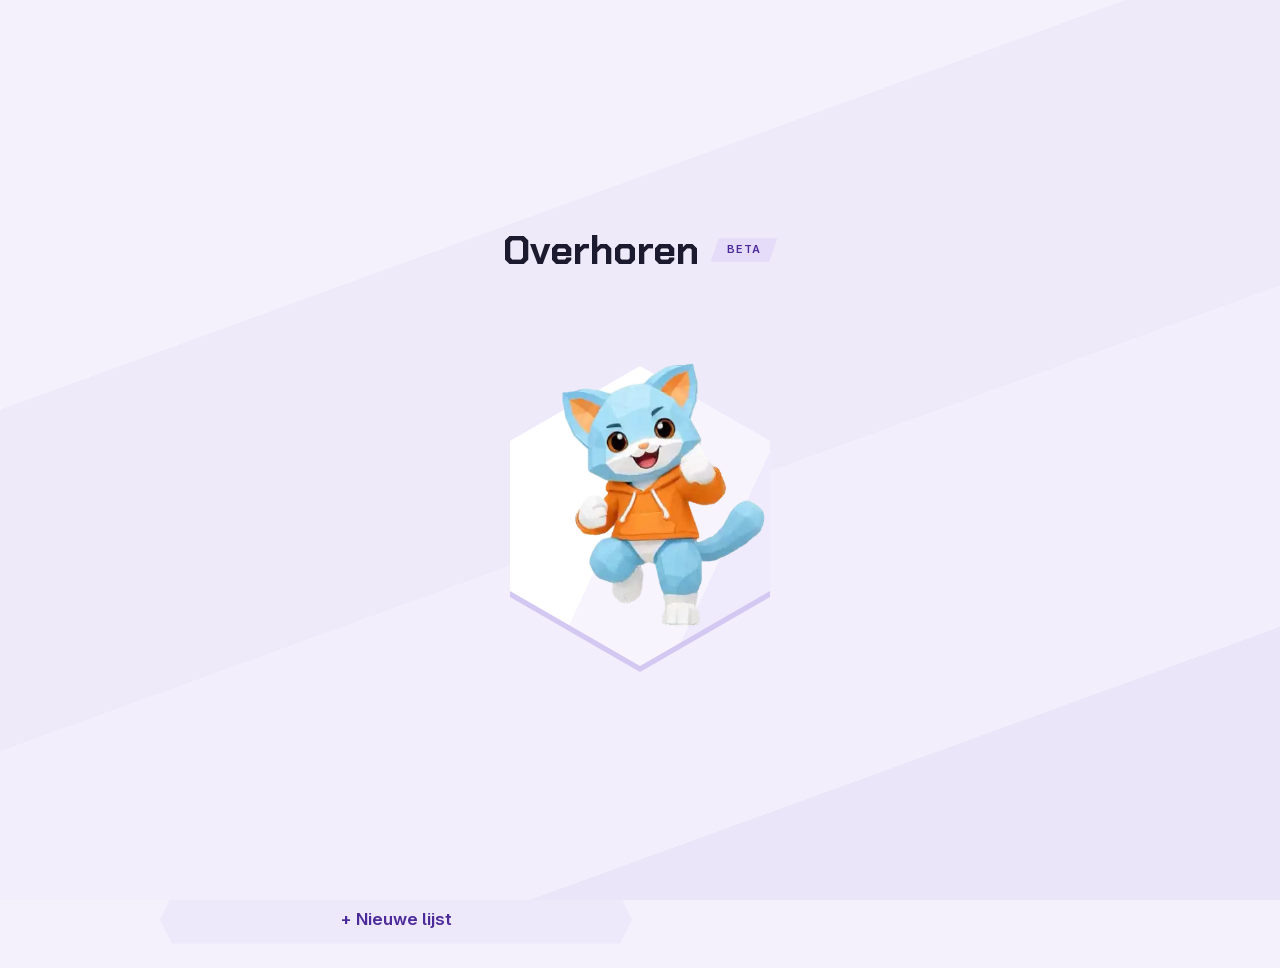
==== commit a0cab172: "fix: prullenbak na de keuring - Na verwijderen de focus op de kop van het startscherm (tabindex=-1);" ====
--- a/index.html
+++ b/index.html
@@ -39,7 +39,7 @@
   <div class="app">
     <div class="start-kop">
       <!-- de menuknop en het menu komen in .kop-rij (zie zetMenu) -->
-      <header class="brand"><div class="kop-rij" id="kop-rij"><h1 id="app-titel">Overhoren</h1></div><p class="tag">Woordjes leren met slimme herhaling</p></header>
+      <header class="brand"><div class="kop-rij" id="kop-rij"><h1 id="app-titel" tabindex="-1">Overhoren</h1></div><p class="tag">Woordjes leren met slimme herhaling</p></header>
       <!-- hier komt de uitleg bij Beta (zie zetBeta) -->
       <div class="learner-row">
         <span id="learner-view">Wie oefent: <b id="learner-label"></b> <button class="link" id="btn-learner">wissel</button></span>
@@ -606,7 +606,11 @@
   return (window.WORDLISTS||[]).filter(l => !inKlasWeg(kw, l.id))
     .concat(eigenLijsten().filter(l => !(l.weg > 0) && !(l.gewist > 0)));
 }
-const eigenLijsten = nu => schoneLijsten(load(LKEY, []), nu);
+// eigen lijsten nooit met het id van een klaslijst
+const eigenLijsten = nu => schoneLijsten(load(LKEY, []), nu).filter(l => !isKlasId(l.id));
+const isKlasId = id => (window.WORDLISTS||[]).some(k => String(k.id) === String(id));
+// een eigen lijst die definitief weg is (voortgang hoort er niet meer bij)
+const isGrafsteen = id => kanGrafsteen(id) && eigenLijsten().some(l => l.id === id && l.gewist > 0);
 // alle lijsten met mogelijk voortgang: ook die in de prullenbak (de
 // voortgang blijft), geen grafstenen
 function lijstenMetVoortgang(){
@@ -621,7 +625,7 @@
 // grafsteen (zie grafsteen); klaslijsten blijven tot je ze terugzet.
 const klasWeg = () => schoneKlasWeg(load(KWKEY, {})) || {};
 const inKlasWeg = (kw, id) => !!(kw[id] && kw[id].weg > 0);
-const isKlasLijst = l => (window.WORDLISTS||[]).includes(l) || (window.WORDLISTS||[]).some(k => k.id === l.id);
+const isKlasLijst = l => (window.WORDLISTS||[]).some(k => k.id === l.id);
 // Past de rauwe eigen lijst met dit id aan; de rest blijft zoals hij is.
 function wijzigEigen(id, f){
   const rauw = load(LKEY, []);
@@ -632,31 +636,36 @@
   save(LKEY, rauw);
   return true;
 }
+// bijgewerkt altijd hoger dan wat er stond, ook als de klok van dit
+// toestel achterloopt: anders wint de vorige stand bij het samenvoegen
+const naStand = vorige => Math.max(Date.now(), (isGetal(vorige) ? vorige : 0) + 1);
+const naLijst = x => naStand(stand(schoneLijst(x) || {}));
 function zetKlasRegel(id, weg){
   const kw = klasWeg(), nu = Date.now();
-  kw[id] = { weg: weg ? nu : 0, bijgewerkt: nu };
+  kw[id] = { weg: weg ? nu : 0, bijgewerkt: naStand(kw[id] && kw[id].bijgewerkt) };
   save(KWKEY, mergeKlasWeg({}, kw));
 }
 function naarPrullenbak(l){
   const nu = Date.now();
   if(isKlasLijst(l)) zetKlasRegel(l.id, true);
-  else wijzigEigen(l.id, x => Object.assign(x, { weg: nu, bijgewerkt: nu }));
+  else wijzigEigen(l.id, x => Object.assign(x, { weg: nu, bijgewerkt: naLijst(x) }));
 }
 function terugzetten(id){
   const klas = (window.WORDLISTS||[]).find(k => k.id === id);
   if(klas){ zetKlasRegel(id, false); return; }
-  wijzigEigen(id, x => { delete x.weg; x.bijgewerkt = Date.now(); return x; });
+  wijzigEigen(id, x => { x.bijgewerkt = naLijst(x); delete x.weg; return x; });
 }
 // Definitief, alleen eigen lijsten: de lijst wordt een grafsteen, en wat
 // hier nog van die lijst staat gaat weg.
 function definitief(id){
   const nu = Date.now();
-  wijzigEigen(id, x => schoneLijst(Object.assign({}, x, { gewist: nu, bijgewerkt: nu }), nu) || x);
+  wijzigEigen(id, x => schoneLijst(Object.assign({}, x, { gewist: nu, bijgewerkt: naLijst(x) }), nu) || x);
   ruimLijstOp(id);
 }
 // Voortgang, ronde, eigen antwoorden, grens en toetsdatum van een lijst,
 // voor elke oefenaar op dit toestel.
 function ruimLijstOp(id){
+  if(isKlasId(id)) return;   // nooit de voortgang van een klaslijst
   const staart = ":" + id, weg = [];
   try{
     for(let i=0; i<localStorage.length; i++){
@@ -677,13 +686,19 @@
   if(!Array.isArray(rauw)) return;
   const nu = Date.now();
   let anders = false;
+  const schoon = rauw.map(x => schoneLijst(x, nu));
   rauw.forEach((x, i) => {
-    const l = schoneLijst(x, nu);
-    if(!l || !(l.gewist > 0)) return;
+    const l = schoon[i];
+    if(!l || !(l.gewist > 0) || isKlasId(l.id)) return;
     if(!(isObject(x) && x.gewist > 0)){ rauw[i] = l; anders = true; }
     ruimLijstOp(l.id);
   });
-  if(anders) save(LKEY, rauw);
+  // hooguit MAX_GRAFSTENEN: de oudste grafstenen gaan eruit
+  // en een grafsteen met het id van een klaslijst wordt niet bewaard
+  const houd = new Set(begrensGrafstenen(schoon.filter(Boolean)));
+  const kort = rauw.filter((x, i) => !(isObject(x) && x.gewist && isKlasId(x.id)) && (!schoon[i] || houd.has(schoon[i])));
+  if(kort.length !== rauw.length){ anders = true; }
+  if(anders) save(LKEY, kort);
 }
 // Wat er in de prullenbak staat, het nieuwste eerst. Klaslijsten alleen
 // als die getoond worden. dagen: nog zoveel dagen (naar boven, minstens 1).
@@ -786,11 +801,13 @@
   progress.updated = Date.now();
   if(bronProgress){
     // de woordtoestanden zitten in de bronlijsten; hier alleen de rondes bewaren
-    for(const lid in bronProgress){ bronProgress[lid].updated = Date.now(); save(PKEY(lid), bronProgress[lid]); }
+    for(const lid in bronProgress){ if(isGrafsteen(lid)) continue; bronProgress[lid].updated = Date.now(); save(PKEY(lid), bronProgress[lid]); }
     save(PKEY(list.id), { items: {}, sessions: progress.sessions, updated: progress.updated });
     pushProgress();
     return;
   }
+  // een lijst die intussen definitief weg is (pull tijdens een ronde): niets bewaren
+  if(isGrafsteen(list.id)) return;
   save(PKEY(list.id), progress); pushProgress();
 }
 function setLearner(name){
@@ -1156,7 +1173,7 @@
   // De rauwe lijsten in opslag blijven zoals ze zijn. De grafstenen en
   // de lijsten in de prullenbak gaan mee, net als de klaslijsten in de
   // prullenbak (klasWeg).
-  var customLists = schoneLijsten(load(LKEY, []));
+  var customLists = eigenLijsten();
   // De katten zelf gaan niet mee: er valt niets te verzamelen. De oude
   // cats gaan ongewijzigd mee, zodat ze in de worker niet verdwijnen.
   return { cats: cats, progress: prog, lists: customLists, klasWeg: klasWeg(), updated: Date.now() };
@@ -1292,6 +1309,13 @@
 const PRULLENBAK_MS = PRULLENBAK_DAGEN * 24 * 60 * 60 * 1000;
 // Hooguit zoveel regels in klasWeg; daarboven blijven de nieuwste.
 const MAX_KLAS_WEG = 200;
+// Hooguit zoveel grafstenen; de nieuwste op gewist blijven.
+const MAX_GRAFSTENEN = 500;
+// Alleen een eigen lijst kan een grafsteen worden: eigen lijsten hebben
+// altijd een id "custom-<tijd>" (importList, photoSave). Een grafsteen met
+// het id van een klaslijst zou de voortgang daarvan blijvend wissen.
+const EIGEN_ID = "custom-";
+const kanGrafsteen = id => typeof id === "string" && id.startsWith(EIGEN_ID);
 // Stand voor het samenvoegen: bijgewerkt, anders added, anders 0.
 function stand(l){
   if(isGetal(l.bijgewerkt)) return l.bijgewerkt;
@@ -1300,6 +1324,7 @@
 }
 // De grafsteen van l, of null als l geen grafsteen is.
 function grafsteen(l, id, nu){
+  if(!kanGrafsteen(id)) return null;
   const weg = isGetal(l.weg) ? tijd(l.weg, nu) : 0;
   let gewist = isGetal(l.gewist) ? tijd(l.gewist, nu) : 0;
   if(!gewist && weg && nu - weg > PRULLENBAK_MS) gewist = weg + PRULLENBAK_MS;
@@ -1314,7 +1339,14 @@
 }
 // Wint lijst a van de lijst b die er al staat? Hoogste stand; bij gelijke
 // stand wint een grafsteen van een levende lijst, anders blijft b.
-// Dezelfde regel als mergeLists in de worker.
+// Dezelfde regel als mergeLists in de worker. b, wat er al staat, is hier
+// de lokale lijst; in de worker is dat wat in KV staat.
+function begrensGrafstenen(lists){
+  const stenen = lists.map((l, i) => ({ l, i })).filter(x => x.l.gewist > 0);
+  if(stenen.length <= MAX_GRAFSTENEN) return lists;
+  const weg = new Set(stenen.sort((x, y) => (y.l.gewist - x.l.gewist) || (x.i - y.i)).slice(MAX_GRAFSTENEN).map(x => x.i));
+  return lists.filter((_, i) => !weg.has(i));
+}
 function wintVan(a, b){
   return stand(a) > stand(b) || (stand(a) === stand(b) && a.gewist > 0 && !(b.gewist > 0));
 }
@@ -1444,6 +1476,8 @@
       const opslag = Array.isArray(rauw) ? rauw.slice() : [];
       const stenen = [];
       for(const rl of schoneLijsten(remote.lists, nu)){
+        // een eigen lijst heeft nooit het id van een klaslijst: negeren
+        if(isKlasId(rl.id)) continue;
         const i = opslag.findIndex(el => isObject(el) && (typeof el.id === "string" || typeof el.id === "number") && String(el.id) === String(rl.id));
         const oud = i < 0 ? null : schoneLijst(opslag[i], nu);
         if(i >= 0 && oud && !wintVan(rl, oud)) continue;
@@ -1452,6 +1486,7 @@
       }
       save(LKEY, opslag);
       stenen.forEach(ruimLijstOp);
+      ruimPrullenbakOp();   // ook: hooguit MAX_GRAFSTENEN
     } catch(e){ /* lijsten kapot: de rest gaat door */ }
   }
   if(isObject(remote.klasWeg)){
@@ -1462,6 +1497,19 @@
   }
   // wat nu in de prullenbak staat, staat niet meer bij de lijsten
   lists = allLists();
+  naPull();
+}
+// Na een pull: staat de open lijst nu in de prullenbak of is hij een
+// grafsteen, dan een andere lijst kiezen en terug naar het lessenscherm.
+// Een lopende ronde breekt niet af; saveProgress schrijft dan niets meer
+// onder een grafsteen. Staat de prullenbak open, dan opnieuw tekenen.
+function naPull(){
+  if(list && !list.mix && !lists.some(l => l.id === list.id) && $("scr-quiz").hidden){
+    selectList(null);
+    if(["scr-home", "scr-study", "scr-progress"].some(id => !$(id).hidden)){ renderLessons(); show("scr-lessons"); }
+  }
+  if(!$("scr-prullenbak").hidden) verversPrullenbak();
+  else zetPrullenbakTeller();
 }
 
 // De slug en de code gaan mee: wisselt ze van oefenaar of van code terwijl
@@ -1870,7 +1918,7 @@
 }
 function startTimer(){ stopTimer(); timer = setInterval(()=>{ $("q-timer").textContent = fmtTime(elapsed()); if(!ui.pauseShown && elapsed()>PAUSE_AFTER){ ui.pauseShown=true; $("pause-hint").hidden=false; } }, 1000); }
 function stopTimer(){ if(timer){ clearInterval(timer); timer=null; } }
-function persistSession(){ session.elapsedBefore = elapsed(); session.startedAt = Date.now(); save(SKEY(list.id), session); }
+function persistSession(){ session.elapsedBefore = elapsed(); session.startedAt = Date.now(); if(!isGrafsteen(list.id)) save(SKEY(list.id), session); }
 
 function current(){ return session.queue[session.pos]; }
 
@@ -2213,10 +2261,10 @@
   renderHome(); show("scr-home");
 }
 // Lijst verwijderen (de prullenbakknop op het lesscherm): zonder te vragen
-// naar de prullenbak, terug naar het startscherm, en onderin de balk met
-// Ongedaan maken. De balk pakt de focus niet; Shift+Tab vanaf het begin
-// of Tab tot het einde van de pagina komt erbij. Ongedaan maken zet de
-// lijst terug en zet de focus op zijn kaart.
+// naar de prullenbak, terug naar het startscherm met de focus op de kop,
+// en onderin de balk met Ongedaan maken. De balk pakt de focus niet, maar
+// staat in de DOM direct na de kop (hij is fixed, dus het beeld blijft
+// gelijk). Ongedaan maken zet de lijst terug en zet de focus op zijn kaart.
 let ongedaanSluit = null;
 function deleteList(){
   if(!list || list.mix) return;
@@ -2224,6 +2272,9 @@
   naarPrullenbak(l);
   lists = allLists(); selectList(null);
   renderLessons(); show("scr-lessons");
+  // de knop is weg: de focus naar de kop; de balk staat er in de DOM vlak
+  // na, dus met Tab ben je er meteen
+  $("app-titel").focus();
   cloudPush();
   ongedaanSluit = UI.toonOngedaan($("ongedaan"), { tekst: l.title + " is verwijderd.", ongedaan: () => {
     ongedaanSluit = null;
@@ -2263,6 +2314,18 @@
   }
   zetPrullenbakTeller();
   return items;
+}
+// opnieuw tekenen na een pull: de focus blijft op dezelfde knop als die
+// er nog is, anders op de kop. Een open vraag sluit alleen als zijn lijst
+// er niet meer is (renderPrullenbak).
+function verversPrullenbak(){
+  const a = document.activeElement, kaart = a && a.closest && a.closest("#prullenbak-body .prullen");
+  const id = kaart && kaart.dataset.id, actie = a && a.dataset && a.dataset.actie;
+  renderPrullenbak();
+  if(!kaart) return;
+  const k = prullenKaarten().find(c => c.dataset.id === id);
+  const b = k && (k.querySelector('[data-actie="' + actie + '"]') || k.querySelector("button"));
+  if(b) b.focus(); else $("prullenbak-kop").focus();
 }
 function zetPrullenbakTeller(){ UI.zetTeller($("prullenbak-teller"), prullenbak().length); }
 function prullenMelding(tekst){
@@ -2806,7 +2869,7 @@
 function zetVerwijderKnop(){
   if($("btn-delete-list")) return;
   $("home-rechts").insertAdjacentHTML("beforeend", UI.IconBtn({ id: "btn-delete-list", icon: "prullenbak", label: "Lijst verwijderen", className: "danger" }));
-  document.body.insertAdjacentHTML("beforeend", UI.Ongedaan({ id: "ongedaan", hidden: true }));
+  $("app-titel").insertAdjacentHTML("afterend", UI.Ongedaan({ id: "ongedaan", hidden: true }));
 }
 
 // Beta naast de naam, met de uitleg onder de kop (UI.Beta, UI.bindBeta)
--- a/ds.css
+++ b/ds.css
@@ -1137,8 +1137,9 @@
 
   /* prullenbak */
   .prullen-lijst { display: flex; flex-direction: column; gap: var(--gap-stack); }
-  #prullenbak-kop:focus { outline: none; }
-  #prullenbak-kop:focus-visible { outline: 3px solid var(--accent); outline-offset: 3px; }
+  /* koppen die de focus krijgen na een actie (tabindex=-1) */
+  :is(#prullenbak-kop, #app-titel):focus { outline: none; }
+  :is(#prullenbak-kop, #app-titel):focus-visible { outline: 3px solid var(--accent); outline-offset: 3px; }
 
   /* rapport */
   .rep { display: flex; flex-direction: column; gap: var(--s3); }
